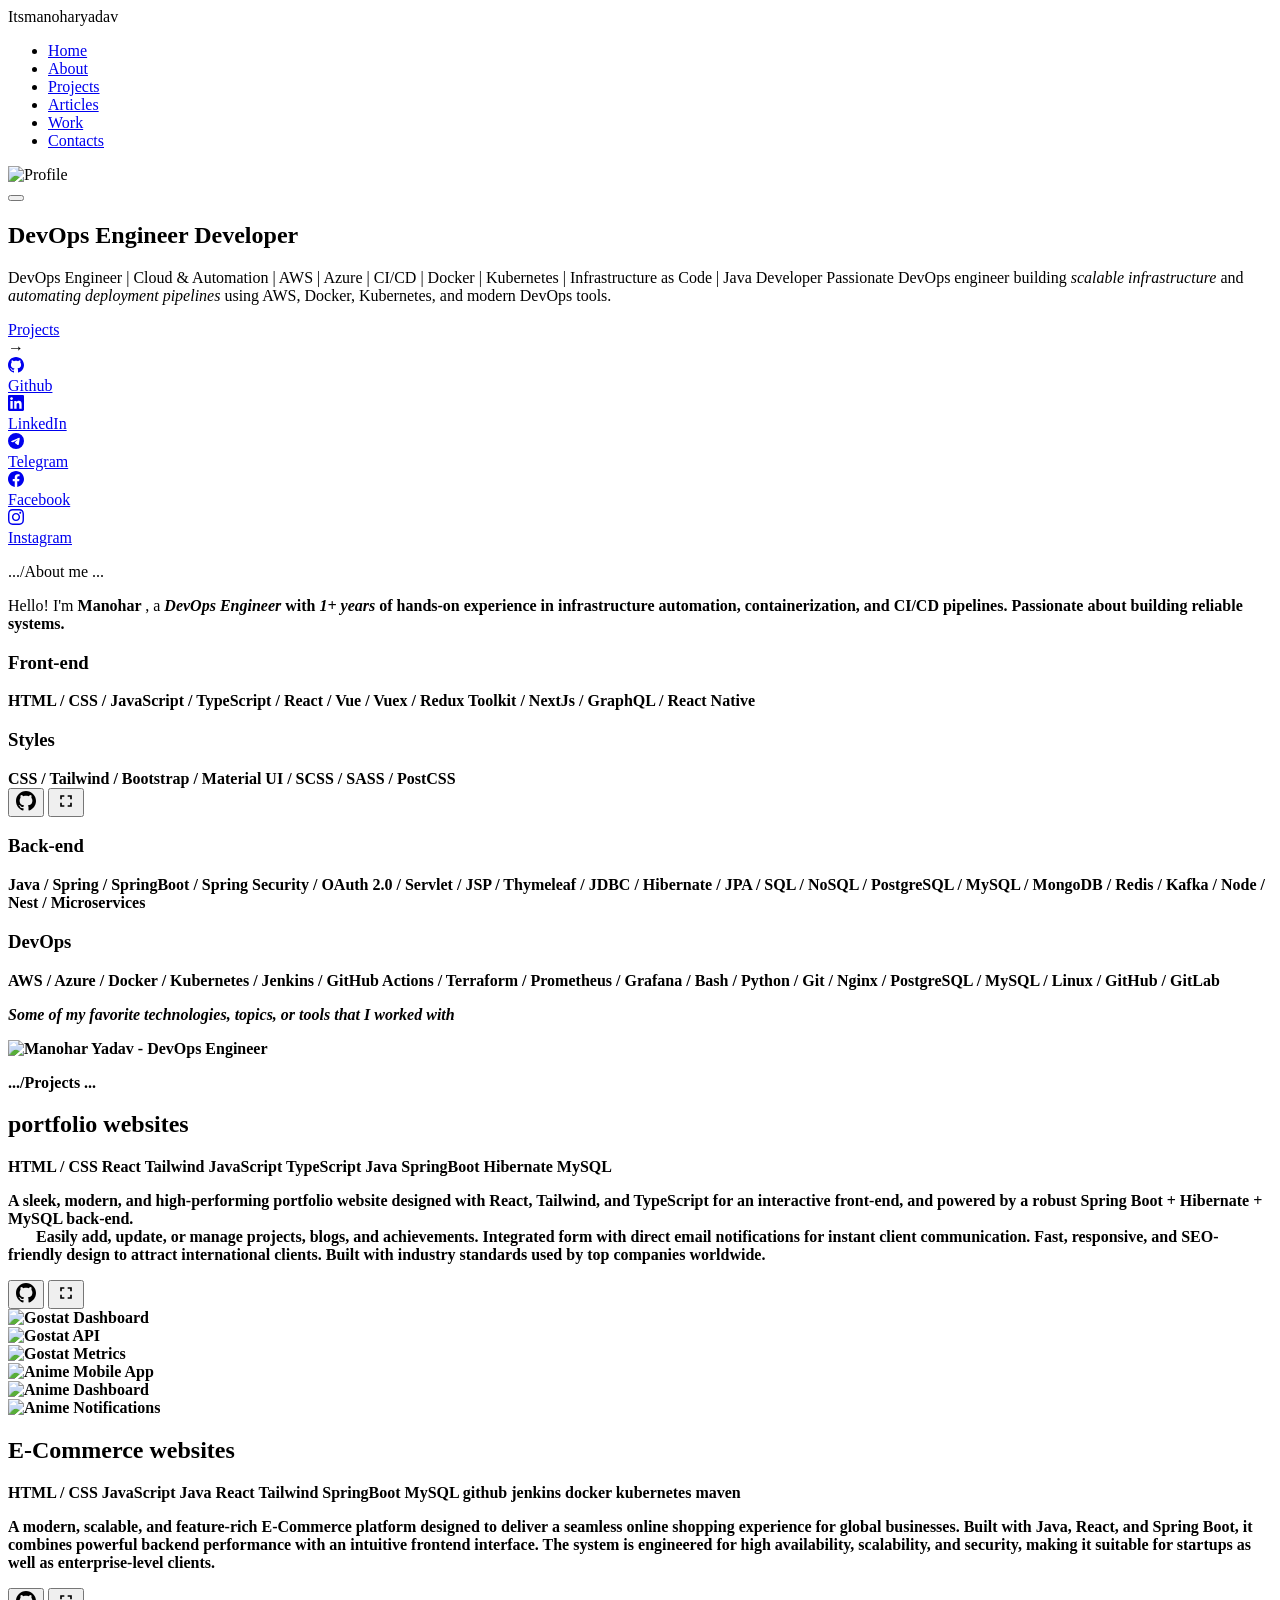
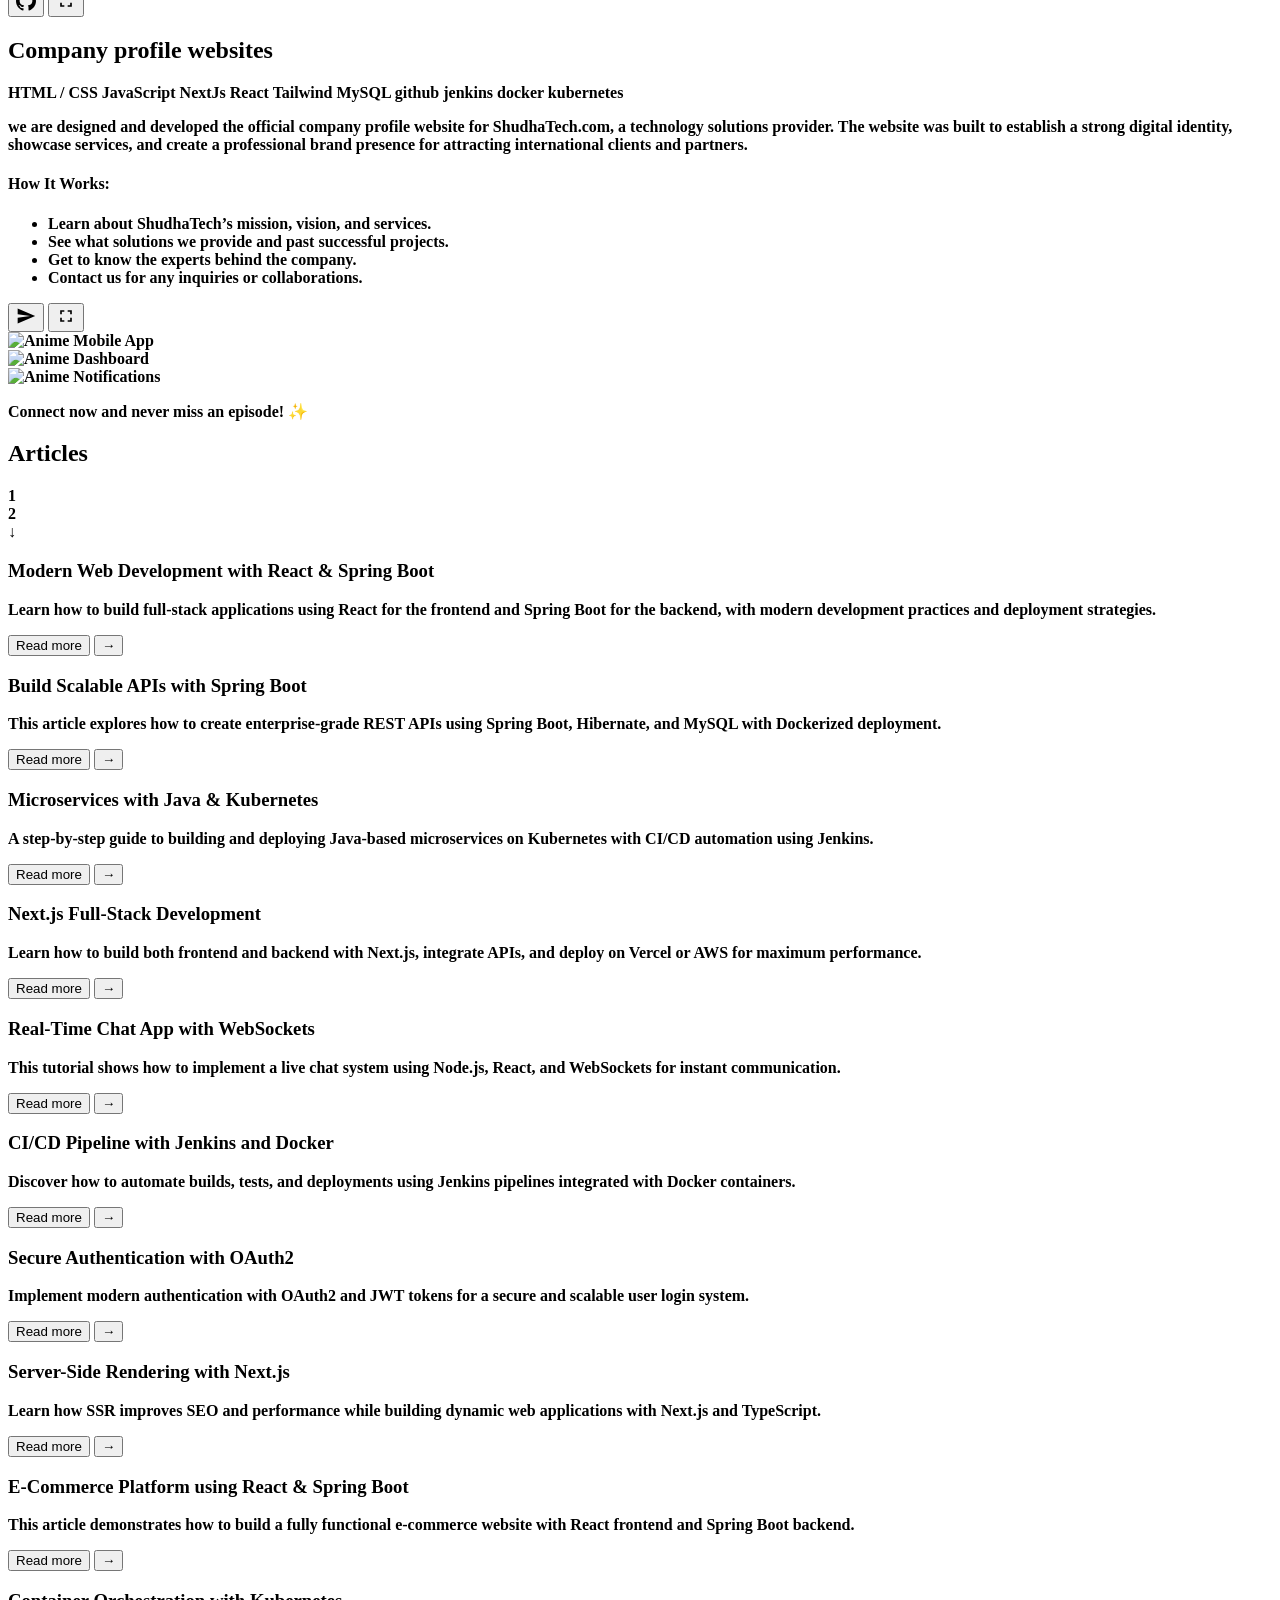
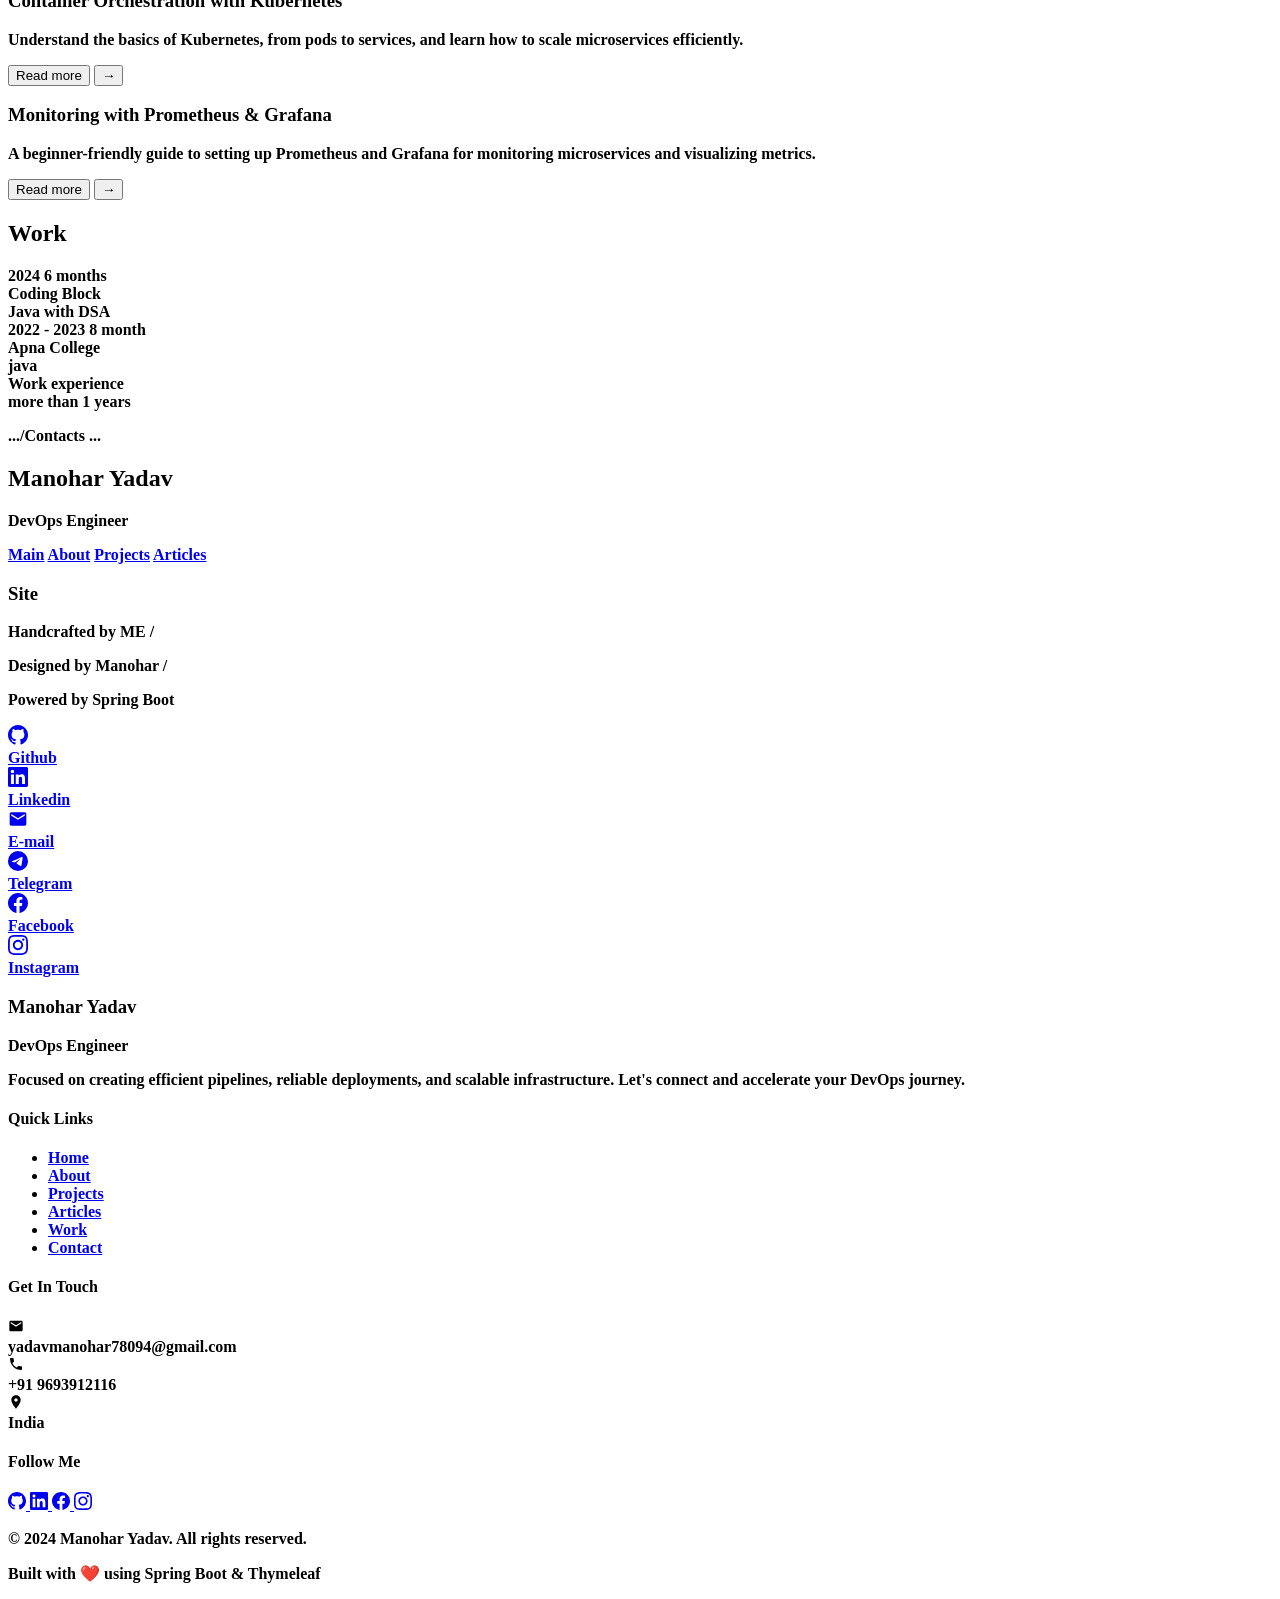
==== src/main/resources/templates/index.html @ e8ed7544 "Update personal branding in index.html" ====
<!DOCTYPE html>
<html xmlns:th="http://www.thymeleaf.org" lang="en">
<head>
    <meta charset="UTF-8">
    <meta name="viewport" content="width=device-width, initial-scale=1.0, viewport-fit=cover, user-scalable=no">
    <title>Itsmanoharyadav - DevOps Engineer</title>
    <link rel="stylesheet" href="/css/style.css">
</head>
<body>
    <!-- Header -->
    <header>
        <nav class="container" id="nav">
            <div class="logo"> Itsmanoharyadav </div>
            <ul class="nav-links" id="navLinks">
                <li><a href="#home" >Home</a></li>
                <li><a href="#about">About</a></li>
                <li><a href="#projects">Projects</a></li>
                <li><a href="#articles">Articles</a></li>
                <li><a href="#work">Work</a></li>
                <li><a href="#contacts">Contacts</a></li>
            </ul>
            <div class="nav-controls">
                <div class="profile-image">
                    <img src="/images/profile.jpg" alt="Profile" class="profile-img">
                </div>
                <button class="mobile-menu-btn" id="mobileMenuBtn">
                    <span class="hamburger-line"></span>
                    <span class="hamburger-line"></span>
                    <span class="hamburger-line"></span>
                </button>
            </div>
        </nav>
    </header>

    <!-- Main Content -->
    <main>
        <!-- Hero Section - Exact Match to Image -->
        <section class="hero" id="home">
            <div class="container">
                <div class="hero-wrapper">
                    <div class="hero-left">
                        <h1 class="hero-title">
                            <span class="title-line-1">DevOps Engineer</span>
                            <span class="title-line-2"> Developer</span>
                        </h1>
                        <p class="hero-description">
                            DevOps Engineer | Cloud & Automation | AWS | Azure |
                            CI/CD | Docker | Kubernetes | Infrastructure as Code |
                            Java Developer Passionate DevOps engineer building
                            <em>scalable infrastructure </em> and <em> automating deployment
                            pipelines </em> using AWS, Docker, Kubernetes, and modern
                            DevOps tools.
                        
                        </p>
                        <div class="hero-actions">
                            <div class="button-container">
                                <a href="#projects" class="projects-btn">
                                    <span>Projects</span>
                                </a>
                            <div class="arrow-button">
                                <span class="arrow">→</span>
                                </div>
                            </div>
                        </div>
                    </div>
                    <div class="hero-right">
                        <div class="social-container">
                            <a href="https://github.com/itsmanoharyadav96" class="social-item">
                                <div class="social-icon github">
                                    <svg width="16" height="16" viewBox="0 0 24 24" fill="currentColor">
                                        <path d="M12 0c-6.626 0-12 5.373-12 12 0 5.302 3.438 9.8 8.207 11.387.599.111.793-.261.793-.577v-2.234c-3.338.726-4.033-1.416-4.033-1.416-.546-1.387-1.333-1.756-1.333-1.756-1.089-.745.083-.729.083-.729 1.205.084 1.839 1.237 1.839 1.237 1.07 1.834 2.807 1.304 3.492.997.107-.775.418-1.305.762-1.604-2.665-.305-5.467-1.334-5.467-5.931 0-1.311.469-2.381 1.236-3.221-.124-.303-.535-1.524.117-3.176 0 0 1.008-.322 3.301 1.23.957-.266 1.983-.399 3.003-.404 1.02.005 2.047.138 3.006.404 2.291-1.552 3.297-1.23 3.297-1.23.653 1.653.242 2.874.118 3.176.77.84 1.235 1.911 1.235 3.221 0 4.609-2.807 5.624-5.479 5.921.43.372.823 1.102.823 2.222v3.293c0 .319.192.694.801.576 4.765-1.589 8.199-6.086 8.199-11.386 0-6.627-5.373-12-12-12z"/>
                                    </svg>
                                </div>
                                <span>Github</span>
                            </a>
                            <a href="https://www.linkedin.com/in/itsmanoharyadav96/" class="social-item">
                                <div class="social-icon linkedin">
                                    <svg width="16" height="16" viewBox="0 0 24 24" fill="currentColor">
                                        <path d="M20.447 20.452h-3.554v-5.569c0-1.328-.027-3.037-1.852-3.037-1.853 0-2.136 1.445-2.136 2.939v5.667H9.351V9h3.414v1.561h.046c.477-.9 1.637-1.85 3.37-1.85 3.601 0 4.267 2.37 4.267 5.455v6.286zM5.337 7.433c-1.144 0-2.063-.926-2.063-2.065 0-1.138.92-2.063 2.063-2.063 1.14 0 2.064.925 2.064 2.063 0 1.139-.925 2.065-2.064 2.065zm1.782 13.019H3.555V9h3.564v11.452zM22.225 0H1.771C.792 0 0 .774 0 1.729v20.542C0 23.227.792 24 1.771 24h20.451C23.2 24 24 23.227 24 22.271V1.729C24 .774 23.2 0 22.222 0h.003z"/>
                                    </svg>
                                </div>
                                <span>LinkedIn</span>
                            </a>
                            <a href="#" class="social-item">
                                <div class="social-icon telegram">
                                    <svg width="16" height="16" viewBox="0 0 24 24" fill="currentColor">
                                        <path d="M11.944 0A12 12 0 0 0 0 12a12 12 0 0 0 12 12 12 12 0 0 0 12-12A12 12 0 0 0 12 0a12 12 0 0 0-.056 0zm4.962 7.224c.1-.002.321.023.465.14a.506.506 0 0 1 .171.325c.016.093.036.306.02.472-.18 1.898-.962 6.502-1.36 8.627-.168.9-.499 1.201-.82 1.23-.696.065-1.225-.46-1.9-.902-1.056-.693-1.653-1.124-2.678-1.8-1.185-.78-.417-1.21.258-1.91.177-.184 3.247-2.977 3.307-3.23.007-.032.014-.15-.056-.212s-.174-.041-.249-.024c-.106.024-1.793 1.14-5.061 3.345-.48.33-.913.49-1.302.48-.428-.008-1.252-.241-1.865-.44-.752-.245-1.349-.374-1.297-.789.027-.216.325-.437.893-.663 3.498-1.524 5.83-2.529 6.998-3.014 3.332-1.386 4.025-1.627 4.476-1.635z"/>
                                    </svg>
                                </div>
                                <span>Telegram</span>
                            </a>
                            <a href="https://www.facebook.com/manoharyadav.info/" class="social-item">
                                <div class="social-icon facebook">
                                    <svg width="16" height="16" viewBox="0 0 24 24" fill="currentColor">
                                        <path d="M24 12.073c0-6.627-5.373-12-12-12s-12 5.373-12 12c0 5.99 4.388 10.954 10.125 11.854v-8.385H7.078v-3.47h3.047V9.43c0-3.007 1.792-4.669 4.533-4.669 1.312 0 2.686.235 2.686.235v2.953H15.83c-1.491 0-1.956.925-1.956 1.874v2.25h3.328l-.532 3.47h-2.796v8.385C19.612 23.027 24 18.062 24 12.073z"/>
                                    </svg>
                                </div>
                                <span>Facebook</span>
                            </a>
                            <a href="https://www.instagram.com/itsmanoharyadav_/" class="social-item">
                                <div class="social-icon instagram">
                                    <svg width="16" height="16" viewBox="0 0 24 24" fill="currentColor">
                                        <path d="M12 2.163c3.204 0 3.584.012 4.85.07 3.252.148 4.771 1.691 4.919 4.919.058 1.265.069 1.645.069 4.849 0 3.205-.012 3.584-.069 4.849-.149 3.225-1.664 4.771-4.919 4.919-1.266.058-1.644.07-4.85.07-3.204 0-3.584-.012-4.849-.07-3.26-.149-4.771-1.699-4.919-4.92-.058-1.265-.07-1.644-.07-4.849 0-3.204.013-3.583.07-4.849.149-3.227 1.664-4.771 4.919-4.919 1.266-.057 1.645-.069 4.849-.069zm0-2.163c-3.259 0-3.667.014-4.947.072-4.358.2-6.78 2.618-6.98 6.98-.059 1.281-.073 1.689-.073 4.948 0 3.259.014 3.668.072 4.948.2 4.358 2.618 6.78 6.98 6.98 1.281.058 1.689.072 4.948.072 3.259 0 3.668-.014 4.948-.072 4.354-.2 6.782-2.618 6.979-6.98.059-1.28.073-1.689.073-4.948 0-3.259-.014-3.667-.072-4.947-.196-4.354-2.617-6.78-6.979-6.98-1.281-.059-1.69-.073-4.949-.073zm0 5.838c-3.403 0-6.162 2.759-6.162 6.162s2.759 6.163 6.162 6.163 6.162-2.759 6.162-6.163c0-3.403-2.759-6.162-6.162-6.162zm0 10.162c-2.209 0-4-1.79-4-4 0-2.209 1.791-4 4-4s4 1.791 4 4c0 2.21-1.791 4-4 4zm6.406-11.845c-.796 0-1.441.645-1.441 1.44s.645 1.44 1.441 1.44c.795 0 1.439-.645 1.439-1.44s-.644-1.44-1.439-1.44z"/>
                                    </svg>
                                </div>
                                <span>Instagram</span>
                            </a>
                        </div>
                    </div>
                </div>
            </div>
        </section>

        <!-- About Me Section -->
        <section id="about" class="about-section">
            <div class="container">
                <div class="about-header">
                    <p>.../About me ...</p>
                </div>
                
                <div class="about-content">
                    <div class="about-left">
                        <div class="about-intro">
                            <p>
                                Hello! I'm <strong> Manohar </strong>, a <strong><em> DevOps Engineer </strong></em> <strong>with <strong><em> 1+ years </em></strong> of hands-on experience in infrastructure automation, containerization, and CI/CD pipelines. Passionate about building reliable systems.
                            </p>
                        </div>
                        
                        <div class="skills-grid">
                            <div class="skill-card">
                                <h3 class="skill-title">Front-end</h3>
                                <div class="skill-techs">
                                    HTML / CSS / JavaScript / TypeScript / React / Vue / Vuex / Redux Toolkit / NextJs / GraphQL / React Native 
                                </div>
                            </div>
                            
                            <div class="skill-card">
                                <h3 class="skill-title">Styles</h3>
                                <div class="skill-techs">
                                    CSS / Tailwind / Bootstrap / Material UI / SCSS / SASS / PostCSS
                                </div>
                            </div>
                            
                            <div class="about-actions">
                                <button class="action-btn github-btn">
                                    <svg width="20" height="20" viewBox="0 0 24 24" fill="currentColor">
                                        <path d="M12 0c-6.626 0-12 5.373-12 12 0 5.302 3.438 9.8 8.207 11.387.599.111.793-.261.793-.577v-2.234c-3.338.726-4.033-1.416-4.033-1.416-.546-1.387-1.333-1.756-1.333-1.756-1.089-.745.083-.729.083-.729 1.205.084 1.839 1.237 1.839 1.237 1.07 1.834 2.807 1.304 3.492.997.107-.775.418-1.305.762-1.604-2.665-.305-5.467-1.334-5.467-5.931 0-1.311.469-2.381 1.236-3.221-.124-.303-.535-1.524.117-3.176 0 0 1.008-.322 3.301 1.23.957-.266 1.983-.399 3.003-.404 1.02.005 2.047.138 3.006.404 2.291-1.552 3.297-1.23 3.297-1.23.653 1.653.242 2.874.118 3.176.77.84 1.235 1.911 1.235 3.221 0 4.609-2.807 5.624-5.479 5.921.43.372.823 1.102.823 2.222v3.293c0 .319.192.694.801.576 4.765-1.589 8.199-6.086 8.199-11.386 0-6.627-5.373-12-12-12z"/>
                                    </svg>
                                </button>
                                <button class="action-btn external-btn" id="heroExternalBtn">
                                    <svg width="20" height="20" viewBox="0 0 24 24" fill="currentColor">
                                        <path d="M7 14H5v5h5v-2H7v-3zm-2-4h2V7h3V5H5v5zm12 7h-3v2h5v-5h-2v3zM14 5v2h3v3h2V5h-5z"/>
                                    </svg>
                                </button>
                            </div>
                            
                            <div class="skill-card">
                                <h3 class="skill-title">Back-end</h3>
                                <div class="skill-techs">
                                    Java / Spring / SpringBoot / Spring Security / OAuth 2.0  / Servlet / JSP / Thymeleaf / JDBC / Hibernate / JPA / SQL / NoSQL / PostgreSQL / MySQL / MongoDB / Redis / Kafka / Node / Nest / Microservices
                                </div>
                            </div>
                            
                            <div class="skill-card">
                                <h3 class="skill-title">DevOps</h3>
                                <div class="skill-techs">
                                    AWS / Azure / Docker / Kubernetes / Jenkins / GitHub Actions / Terraform / Prometheus / Grafana / Bash / Python / Git / Nginx / PostgreSQL / MySQL / Linux / GitHub / GitLab
                                </div>
                            </div>
                        </div>
                        
                        <div class="about-note">
                            <p><em>Some of my <strong>favorite technologies, topics, or tools</strong> that I worked with</em></p>
                        </div>
                    </div>
                    
                    <div class="about-right">
                        <div class="profile-picture">
                            <!-- <img src="/images/profile_.jpg" alt="Manohar Yadav - DevOps Engineer" /> -->
                             <img src="/images/Profile_Pic2.png" alt="Manohar Yadav - DevOps Engineer" />
                            <!-- <div class="badge-base LI-profile-badge" data-locale="en_US" data-size="large" data-theme="dark" data-type="HORIZONTAL" data-vanity="itsmanoharyadav96" data-version="v1"><a class="badge-base__link LI-simple-link" href="https://in.linkedin.com/in/itsmanoharyadav96?trk=profile-badge">Manohar Yadav</a></div> -->
              
                        </div>
                    </div>
                </div>
            </div>
        </section>

        <!-- Projects Section -->
        <section id="projects" class="projects-section">
            <div class="container">
                <div class="projects-header">
                    <p>.../Projects ...</p>
                </div>
                
                <div class="projects-container">
                    <!-- Project 1: Gostat -->
                    <div class="project-item">
                        <div class="project-content">
                            <div class="project-info">
                                <h2 class="project-title">portfolio websites</h2>
                                <div class="tech-tags">
                                    <span class="tech-tag">HTML / CSS</span>
                                    <span class="tech-tag">React</span>
                                    <span class="tech-tag">Tailwind</span>
                                    <span class="tech-tag">JavaScript</span>
                                    <span class="tech-tag">TypeScript</span>
                                    <span class="tech-tag">Java</span>
                                    <span class="tech-tag">SpringBoot</span>
                                    <span class="tech-tag">Hibernate</span>
                                    <span class="tech-tag">MySQL</span>
                                </div>
                                <p class="project-description">
                                    A sleek, modern, and high-performing portfolio website designed with React, Tailwind, and TypeScript for an interactive front-end, and powered by a robust Spring Boot + Hibernate + MySQL back-end. <br> &nbsp;&nbsp;&nbsp;&nbsp;&nbsp;&nbsp;
                                    Easily add, update, or manage projects, blogs, and achievements. Integrated form with direct email notifications for instant client communication. Fast, responsive, and SEO-friendly design to attract international clients. Built with industry standards used by top companies worldwide.                    </p>
                                <div class="project-actions">
                                    
                                    <button class="action-btn github-btn">
                                        <svg width="20" height="20" viewBox="0 0 24 24" fill="currentColor">
                                            <path d="M12 0c-6.626 0-12 5.373-12 12 0 5.302 3.438 9.8 8.207 11.387.599.111.793-.261.793-.577v-2.234c-3.338.726-4.033-1.416-4.033-1.416-.546-1.387-1.333-1.756-1.333-1.756-1.089-.745.083-.729.083-.729 1.205.084 1.839 1.237 1.839 1.237 1.07 1.834 2.807 1.304 3.492.997.107-.775.418-1.305.762-1.604-2.665-.305-5.467-1.334-5.467-5.931 0-1.311.469-2.381 1.236-3.221-.124-.303-.535-1.524.117-3.176 0 0 1.008-.322 3.301 1.23.957-.266 1.983-.399 3.003-.404 1.02.005 2.047.138 3.006.404 2.291-1.552 3.297-1.23 3.297-1.23.653 1.653.242 2.874.118 3.176.77.84 1.235 1.911 1.235 3.221 0 4.609-2.807 5.624-5.479 5.921.43.372.823 1.102.823 2.222v3.293c0 .319.192.694.801.576 4.765-1.589 8.199-6.086 8.199-11.386 0-6.627-5.373-12-12-12z"/>
                                        </svg>
                                    </button>

                                    <button class="action-btn external-btn" id="gostatDetailsBtn">
                                        <svg width="20" height="20" viewBox="0 0 24 24" fill="currentColor">
                                            <path d="M7 14H5v5h5v-2H7v-3zm-2-4h2V7h3V5H5v5zm12 7h-3v2h5v-5h-2v3zM14 5v2h3v3h2V5h-5z"/>
                                        </svg>
                                    </button>
                                </div>
                            </div>
                            <div class="project-visual">
                                <div class="modern-showcase">
                                    <div class="image-container large-container">
                                        <img src="/images/1st.jpg" alt="Gostat Dashboard" class="modern-image">
                                            </div>
                                    <div class="image-container medium-container">
                                        <img src="/images/2nd.jpg" alt="Gostat API" class="modern-image">
                                        </div>
                                    <div class="image-container small-container">
                                        <img src="/images/3rd.jpg" alt="Gostat Metrics" class="modern-image">
                                    </div>
                                </div>
                            </div>
                        </div>
                    </div>

                    <!-- Project 2: Kana Master -->
                    <div class="project-item">
                        <div class="project-content">
                            <div class="project-visual">
                                <div class="modern-showcase">
                                    <div class="image-container small-container">
                                        <img src="/images/4th.jpg" alt="Anime Mobile App" class="modern-image">
                                    </div>
                                    <div class="image-container large-container">
                                        <img src="/images/5th.jpg" alt="Anime Dashboard" class="modern-image">
                                    </div>
                                    <div class="image-container medium-container">
                                        <img src="/images/6th.jpg" alt="Anime Notifications" class="modern-image">
                                    </div>
                                </div>
                            </div>
                            <div class="project-info">
                                <h2 class="project-title">E-Commerce websites </h2>
                                <div class="tech-tags">
                                    <span class="tech-tag">HTML / CSS</span>
                                    <span class="tech-tag">JavaScript</span>
                                    <span class="tech-tag">Java</span>
                                    <span class="tech-tag">React</span>
                                    <span class="tech-tag">Tailwind</span>
                                    <span class="tech-tag">SpringBoot</span>
                                    <span class="tech-tag">MySQL</span>
                                    <span class="tech-tag">github</span> 
                                    
                                    <span class="tech-tag">jenkins</span>
                                    <span class="tech-tag">docker</span>
                                    <span class="tech-tag">kubernetes</span>
                                    <span class="tech-tag">maven</span>
                                    
                                    
                                </div>
                                <p class="project-description">
                                    A modern, scalable, and feature-rich E-Commerce platform designed to deliver a seamless online shopping experience for global businesses. Built with Java, React, and Spring Boot, it combines powerful backend performance with an intuitive frontend interface. The system is engineered for high availability, scalability, and security, making it suitable for startups as well as enterprise-level clients.
                                </p>
                                <div class="project-actions">
                                    <button class="action-btn github-btn">
                                        <svg width="20" height="20" viewBox="0 0 24 24" fill="currentColor">
                                            <path d="M12 0c-6.626 0-12 5.373-12 12 0 5.302 3.438 9.8 8.207 11.387.599.111.793-.261.793-.577v-2.234c-3.338.726-4.033-1.416-4.033-1.416-.546-1.387-1.333-1.756-1.333-1.756-1.089-.745.083-.729.083-.729 1.205.084 1.839 1.237 1.839 1.237 1.07 1.834 2.807 1.304 3.492.997.107-.775.418-1.305.762-1.604-2.665-.305-5.467-1.334-5.467-5.931 0-1.311.469-2.381 1.236-3.221-.124-.303-.535-1.524.117-3.176 0 0 1.008-.322 3.301 1.23.957-.266 1.983-.399 3.003-.404 1.02.005 2.047.138 3.006.404 2.291-1.552 3.297-1.23 3.297-1.23.653 1.653.242 2.874.118 3.176.77.84 1.235 1.911 1.235 3.221 0 4.609-2.807 5.624-5.479 5.921.43.372.823 1.102.823 2.222v3.293c0 .319.192.694.801.576 4.765-1.589 8.199-6.086 8.199-11.386 0-6.627-5.373-12-12-12z"/>
                                        </svg>
                                    </button>
                                    <button class="action-btn external-btn" id="kanaMasterDetailsBtn">
                                        <svg width="20" height="20" viewBox="0 0 24 24" fill="currentColor">
                                            <path d="M7 14H5v5h5v-2H7v-3zm-2-4h2V7h3V5H5v5zm12 7h-3v2h5v-5h-2v3zM14 5v2h3v3h2V5h-5z"/>
                                        </svg>
                                    </button>
                                </div>
                            </div>
                        </div>
                    </div>

                    <!-- Project 3: Anime Sentry -->
                    <div class="project-item">
                        <div class="project-content">
                            <div class="project-info">
                                <h2 class="project-title">Company profile websites</h2>
                                <div class="tech-tags">
                                    <span class="tech-tag">HTML / CSS</span>
                                    <span class="tech-tag">JavaScript</span>
                                    <span class="tech-tag">NextJs</span>
                                    <span class="tech-tag">React</span>
                                    <span class="tech-tag">Tailwind</span>
                                    <span class="tech-tag">MySQL</span>
                                    <span class="tech-tag">github</span>
                                    <span class="tech-tag">jenkins</span>
                                    <span class="tech-tag">docker</span>
                                    <span class="tech-tag">kubernetes</span>
                                 
                                    
                                </div>
                                <p class="project-description">
                                    we are  designed and developed the official company profile website for ShudhaTech.com, a technology solutions provider. The website was built to establish a strong digital identity, showcase services, and create a professional brand presence for attracting international clients and partners.                                <div class="how-it-works">
                                    <h4>How It Works:</h4>
                                    <ul>
                                        <li>Learn about ShudhaTech’s mission, vision, and services.</li>
                                        <li>See what solutions we provide and past successful projects.</li>
                                        <li> Get to know the experts behind the company.</li>
                                        <li>Contact us for any inquiries or collaborations.</li>
                                    </ul>
                                </div>
                                
                                <div class="project-actions">
                                    <button class="action-btn send-btn">
                                        <svg width="20" height="20" viewBox="0 0 24 24" fill="currentColor">
                                            <path d="M2.01 21L23 12 2.01 3 2 10l15 2-15 2z"/>
                                        </svg>
                                    </button>
                                    <button class="action-btn external-btn" id="animeSentryDetailsBtn">
                                        <svg width="20" height="20" viewBox="0 0 24 24" fill="currentColor">
                                            <path d="M7 14H5v5h5v-2H7v-3zm-2-4h2V7h3V5H5v5zm12 7h-3v2h5v-5h-2v3zM14 5v2h3v3h2V5h-5z"/>
                                        </svg>
                                    </button>
                                </div>
                            </div>
                            <div class="project-visual">
                                <div class="modern-showcase">
                                    <div class="image-container small-container">
                                        <img src="/images/s1.png" alt="Anime Mobile App" class="modern-image">
                                        </div>
                                    <div class="image-container large-container">
                                        <img src="/images/s2.png" alt="Anime Dashboard" class="modern-image">
                                    </div>
                                    <div class="image-container medium-container">
                                        <img src="/images/s3.png" alt="Anime Notifications" class="modern-image">
                                        </div>
                                    </div>
                                        </div>

                            <p class="cta">Connect now and never miss an episode! ✨</p>
                        </div>
                    </div>
                </div>
            </div>
        </section>

        <!-- Articles Section -->
        <section id="articles" class="articles-section">
            <div class="container">
                <div class="articles-header">
                    <h2>Articles</h2>
                </div>
                
                <div class="articles-container">
                    <!-- Left Side Pagination -->
                    <div class="articles-pagination-left">
                        <div class="pagination-dot active" data-page="1">1</div>
                        <div class="pagination-dot" data-page="2">2</div>
                        <div class="pagination-arrow">↓</div>
                    </div>
                    
                    <!-- Articles Grid -->
                    <div class="articles-grid">
                        <!-- Article Card 1 -->
                        <div class="article-card">
                            <div class="article-content">
                                <h3>Modern Web Development with React & Spring Boot</h3>
                                <p>Learn how to build full-stack applications using React for the frontend and Spring Boot for the backend, with modern development practices and deployment strategies.</p>
                                <div class="article-actions">
                                    <button class="read-more-btn" id="article1ReadMoreBtn">Read more</button>
                                    <button class="arrow-btn" id="article1ArrowBtn">
                                        <span class="arrow">→</span>
                                    </button>
                                </div>
                            </div>
                        </div>

                        <!-- Article Card 2 -->
                        <div class="article-card">
                            <div class="article-content">
                                <h3>Build Scalable APIs with Spring Boot</h3>
<p>This article explores how to create enterprise-grade REST APIs using Spring Boot, Hibernate, and MySQL with Dockerized deployment.</p>

                                <div class="article-actions">
                                    <button class="read-more-btn" id="article2ReadMoreBtn">Read more</button>
                                    <button class="arrow-btn" id="article2ArrowBtn">
                                        <span class="arrow">→</span>
                                    </button>
                                </div>
                            </div>
                        </div>

                        <!-- Article Card 3 -->
                        <div class="article-card">
                            <div class="article-content">
                                <h3>Microservices with Java & Kubernetes</h3>
<p>A step-by-step guide to building and deploying Java-based microservices on Kubernetes with CI/CD automation using Jenkins.</p>
                                <div class="article-actions">
                                    <button class="read-more-btn" id="article3ReadMoreBtn">Read more</button>
                                    <button class="arrow-btn" id="article3ArrowBtn">
                                        <span class="arrow">→</span>
                                    </button>
                                </div>
                            </div>
                        </div>
                        <!-- Article Card 4 -->
                        <div class="article-card">
                            <div class="article-content">
                                <h3>Next.js Full-Stack Development</h3>
<p>Learn how to build both frontend and backend with Next.js, integrate APIs, and deploy on Vercel or AWS for maximum performance.</p>
                                <div class="article-actions">
                                    <button class="read-more-btn" id="article4ReadMoreBtn">Read more</button>
                                    <button class="arrow-btn" id="article4ArrowBtn">
                                        <span class="arrow">→</span>
                                    </button>
                                </div>
                            </div>
                        </div>
                        <div class="article-card">
                            <div class="article-content">
                                <h3>Real-Time Chat App with WebSockets</h3>
<p>This tutorial shows how to implement a live chat system using Node.js, React, and WebSockets for instant communication.</p>
                                <div class="article-actions">
                                    <button class="read-more-btn" id="article5ReadMoreBtn">Read more</button>
                                    <button class="arrow-btn" id="article5ArrowBtn">
                                        <span class="arrow">→</span>
                                    </button>
                                </div>
                            </div>
                        </div>
                        <div class="article-card">
                            <div class="article-content">
                                <h3>CI/CD Pipeline with Jenkins and Docker</h3>
<p>Discover how to automate builds, tests, and deployments using Jenkins pipelines integrated with Docker containers.</p>
                                <div class="article-actions">
                                    <button class="read-more-btn" id="article6ReadMoreBtn">Read more</button>
                                    <button class="arrow-btn" id="article6ArrowBtn">
                                        <span class="arrow">→</span>
                                    </button>
                                </div>
                            </div>
                        </div>
                        <div class="article-card">
                            <div class="article-content">
                                <h3>Secure Authentication with OAuth2</h3>
<p>Implement modern authentication with OAuth2 and JWT tokens for a secure and scalable user login system.</p>
                                <div class="article-actions">
                                    <button class="read-more-btn" id="article7ReadMoreBtn">Read more</button>
                                    <button class="arrow-btn" id="article7ArrowBtn">
                                        <span class="arrow">→</span>
                                    </button>
                                </div>
                            </div>
                        </div>

                        <div class="article-card">
                            <div class="article-content">
                                <h3>Server-Side Rendering with Next.js</h3>
<p>Learn how SSR improves SEO and performance while building dynamic web applications with Next.js and TypeScript.</p>
                                <div class="article-actions">
                                    <button class="read-more-btn" id="article8ReadMoreBtn">Read more</button>
                                    <button class="arrow-btn" id="article8ArrowBtn">
                                        <span class="arrow">→</span>
                                    </button>
                                </div>
                            </div>
                        </div>
                        <div class="article-card">
                            <div class="article-content">
                                <h3>E-Commerce Platform using React & Spring Boot</h3>
<p>This article demonstrates how to build a fully functional e-commerce website with React frontend and Spring Boot backend.</p>
                                <div class="article-actions">
                                    <button class="read-more-btn" id="article9ReadMoreBtn">Read more</button>
                                    <button class="arrow-btn" id="article9ArrowBtn">
                                        <span class="arrow">→</span>
                                    </button>
                                </div>
                            </div>
                        </div>
                        <div class="article-card">
                            <div class="article-content">
                                <h3>Container Orchestration with Kubernetes</h3>
<p>Understand the basics of Kubernetes, from pods to services, and learn how to scale microservices efficiently.</p>
                                <div class="article-actions">
                                    <button class="read-more-btn" id="article10ReadMoreBtn">Read more</button>
                                    <button class="arrow-btn" id="article10ArrowBtn">
                                        <span class="arrow">→</span>
                                    </button>
                                </div>
                            </div>
                        </div>
                        <div class="article-card">
                            <div class="article-content">
                                <h3>Monitoring with Prometheus & Grafana</h3>
<p>A beginner-friendly guide to setting up Prometheus and Grafana for monitoring microservices and visualizing metrics.</p>
                                <div class="article-actions">
                                    <button class="read-more-btn" id="article11ReadMoreBtn">Read more</button>
                                    <button class="arrow-btn" id="article11ArrowBtn">
                                        <span class="arrow">→</span>
                                    </button>
                                </div>
                            </div>
                        </div>
                    </div>
                </div>
            </div>
        </section>

        <!-- Work Section -->
        <section id="work" class="work-section">
            <div class="container">
                <div class="work-header">
                    <h2>Work</h2>
                </div>
                
                <div class="work-container">
                    <div class="work-experience">
                        <!-- Work Entry 1 -->
                        <div class="work-entry">
                            <div class="work-years">
                                <span class="year-range">2024 </span>
                                <span class="duration"> 6 months</span>
                            </div>
                            <div class="work-details">
                                <div class="company">Coding Block</div>
                                <div class="role"> Java with DSA</div>
                            </div>
                        </div>

                        <!-- Work Entry 2 (Active/Highlighted) -->
                        <div class="work-entry active">
                            <div class="work-indicator"></div>
                            <div class="work-years">
                                <span class="year-range">2022 - 2023</span>
                                <span class="duration">8 month</span>
                            </div>
                            <div class="work-details">
                                <div class="company">Apna College </div>
                                <div class="role">java </div>
                            </div>
                        </div>

                    
                    </div>
                    
                    <div class="work-summary">
                        <div class="summary-label">Work experience</div>
                        <div class="summary-total">more than 1 years</div>
                    </div>
                </div>
            </div>
        </section>

        <!-- Contacts Section -->
        <section id="contacts" class="contacts-section">
            <div class="container">
                <div class="contacts-header">
                    <p>.../Contacts ...</p>
                </div>
                
                <div class="contacts-content">
                    <div class="contacts-left">
                        <div class="name-section">
                            <h1 class="contact-name">
                                <span class="name-line-1">Manohar Yadav</span>
                                <!-- <span class="name-line-2">Yadav</span> -->
                            </h1>
                            <p class="contact-title">DevOps Engineer</p>
                        </div>
                    </div>
                    
                    <div class="contacts-right">
                        <div class="navigation-links">
                            <a href="#home" class="nav-link">Main</a>
                            <a href="#about" class="nav-link">About</a>
                            <a href="#projects" class="nav-link">Projects</a>
                            <a href="#articles" class="nav-link">Articles</a>
                        </div>
                        
                        <div class="site-details">
                            <h3>Site</h3>
                            <p>Handcrafted by ME /</p>
                            <p>Designed by Manohar /</p>
                            <p>Powered by Spring Boot</p>
                        </div>
                        
                        <div class="social-buttons">
                            <a href="https://github.com/Manoharyadav7080" class="social-button">
                                <div class="social-icon">
                                    <svg width="20" height="20" viewBox="0 0 24 24" fill="currentColor">
                                        <path d="M12 0c-6.626 0-12 5.373-12 12 0 5.302 3.438 9.8 8.207 11.387.599.111.793-.261.793-.577v-2.234c-3.338.726-4.033-1.416-4.033-1.416-.546-1.387-1.333-1.756-1.333-1.756-1.089-.745.083-.729.083-.729 1.205.084 1.839 1.237 1.839 1.237 1.07 1.834 2.807 1.304 3.492.997.107-.775.418-1.305.762-1.604-2.665-.305-5.467-1.334-5.467-5.931 0-1.311.469-2.381 1.236-3.221-.124-.303-.535-1.524.117-3.176 0 0 1.008-.322 3.301 1.23.957-.266 1.983-.399 3.003-.404 1.02.005 2.047.138 3.006.404 2.291-1.552 3.297-1.23 3.297-1.23.653 1.653.242 2.874.118 3.176.77.84 1.235 1.911 1.235 3.221 0 4.609-2.807 5.624-5.479 5.921.43.372.823 1.102.823 2.222v3.293c0 .319.192.694.801.576 4.765-1.589 8.199-6.086 8.199-11.386 0-6.627-5.373-12-12-12z"/>
                                    </svg>
                                </div>
                                <span>Github</span>
                            </a>
                            
                            <a href="https://www.linkedin.com/in/manohaharyadav/" class="social-button">
                                <div class="social-icon">
                                    <svg width="20" height="20" viewBox="0 0 24 24" fill="currentColor">
                                        <path d="M20.447 20.452h-3.554v-5.569c0-1.328-.027-3.037-1.852-3.037-1.853 0-2.136 1.445-2.136 2.939v5.667H9.351V9h3.414v1.561h.046c.477-.9 1.637-1.85 3.37-1.85 3.601 0 4.267 2.37 4.267 5.455v6.286zM5.337 7.433c-1.144 0-2.063-.926-2.063-2.065 0-1.138.92-2.063 2.063-2.063 1.14 0 2.064.925 2.064 2.063 0 1.139-.925 2.065-2.064 2.065zm1.782 13.019H3.555V9h3.564v11.452zM22.225 0H1.771C.792 0 0 .774 0 1.729v20.542C0 23.227.792 24 1.771 24h20.451C23.2 24 24 23.227 24 22.271V1.729C24 .774 23.2 0 22.222 0h.003z"/>
                                    </svg>
                                </div>
                                <span>Linkedin</span>
                            </a>
                            
                            <a href="mailto:manoharyadav.info@gmail.com" class="social-button">
                                <div class="social-icon">
                                    <svg width="20" height="20" viewBox="0 0 24 24" fill="currentColor">
                                        <path d="M20 4H4c-1.1 0-1.99.9-1.99 2L2 18c0 1.1.9 2 2 2h16c1.1 0 2-.9 2-2V6c0-1.1-.9-2-2-2zm0 4l-8 5-8-5V6l8 5 8-5v2z"/>
                                    </svg>
                                </div>
                                <span>E-mail</span>
                            </a>
                            
                            <a href="#" class="social-button">
                                <div class="social-icon">
                                    <svg width="20" height="20" viewBox="0 0 24 24" fill="currentColor">
                                        <path d="M11.944 0A12 12 0 0 0 0 12a12 12 0 0 0 12 12 12 12 0 0 0 12-12A12 12 0 0 0 12 0a12 12 0 0 0-.056 0zm4.962 7.224c.1-.002.321.023.465.14a.506.506 0 0 1 .171.325c.016.093.036.306.02.472-.18 1.898-.962 6.502-1.36 8.627-.168.9-.499 1.201-.82 1.23-.696.065-1.225-.46-1.9-.902-1.056-.693-1.653-1.124-2.678-1.8-1.185-.78-.417-1.21.258-1.91.177-.184 3.247-2.977 3.307-3.23.007-.032.014-.15-.056-.212s-.174-.041-.249-.024c-.106.024-1.793 1.14-5.061 3.345-.48.33-.913.49-1.302.48-.428-.008-1.252-.241-1.865-.44-.752-.245-1.349-.374-1.297-.789.027-.216.325-.437.893-.663 3.498-1.524 5.83-2.529 6.998-3.014 3.332-1.386 4.025-1.627 4.476-1.635z"/>
                                    </svg>
                                </div>
                                <span>Telegram</span>
                            </a>
                            
                            <a href="https://www.facebook.com/manoharyadav.info/" class="social-button">
                                <div class="social-icon">
                                    <svg width="20" height="20" viewBox="0 0 24 24" fill="currentColor">
                                        <path d="M24 12.073c0-6.627-5.373-12-12-12s-12 5.373-12 12c0 5.99 4.388 10.954 10.125 11.854v-8.385H7.078v-3.47h3.047V9.43c0-3.007 1.792-4.669 4.533-4.669 1.312 0 2.686.235 2.686.235v2.953H15.83c-1.491 0-1.956.925-1.956 1.874v2.25h3.328l-.532 3.47h-2.796v8.385C19.612 23.027 24 18.062 24 12.073z"/>
                                    </svg>
                                </div>
                                <span>Facebook</span>
                            </a>
                            
                            <a href="https://www.instagram.com/itsmanoharyadav_/" class="social-button">
                                <div class="social-icon">
                                    <svg width="20" height="20" viewBox="0 0 24 24" fill="currentColor">
                                        <path d="M12 2.163c3.204 0 3.584.012 4.85.07 3.252.148 4.771 1.691 4.919 4.919.058 1.265.069 1.645.069 4.849 0 3.205-.012 3.584-.069 4.849-.149 3.225-1.664 4.771-4.919 4.919-1.266.058-1.644.07-4.85.07-3.204 0-3.584-.012-4.849-.07-3.26-.149-4.771-1.699-4.919-4.92-.058-1.265-.07-1.644-.07-4.849 0-3.204.013-3.583.07-4.849.149-3.227 1.664-4.771 4.919-4.919 1.266-.057 1.645-.069 4.849-.069zm0-2.163c-3.259 0-3.667.014-4.947.072-4.358.2-6.78 2.618-6.98 6.98-.059 1.281-.073 1.689-.073 4.948 0 3.259.014 3.668.072 4.948.2 4.358 2.618 6.78 6.98 6.98 1.281.058 1.689.072 4.948.072 3.259 0 3.668-.014 4.948-.072 4.354-.2 6.782-2.618 6.979-6.98.059-1.28.073-1.689.073-4.948 0-3.259-.014-3.667-.072-4.947-.196-4.354-2.617-6.78-6.979-6.98-1.281-.059-1.69-.073-4.949-.073zm0 5.838c-3.403 0-6.162 2.759-6.162 6.162s2.759 6.163 6.162 6.163 6.162-2.759 6.162-6.163c0-3.403-2.759-6.162-6.162-6.162zm0 10.162c-2.209 0-4-1.79-4-4 0-2.209 1.791-4 4-4s4 1.791 4 4c0 2.21-1.791 4-4 4zm6.406-11.845c-.796 0-1.441.645-1.441 1.44s.645 1.44 1.441 1.44c.795 0 1.439-.645 1.439-1.44s-.644-1.44-1.439-1.44z"/>
                                    </svg>
                                </div>
                                <span>Instagram</span>
                            </a>
                        </div>
                    </div>
                </div>
            </div>
        </section>

    </main>

    <!-- Footer -->
    <footer class="footer">
        <div class="container">
            <div class="footer-content">
                <div class="footer-left">
                    <div class="footer-logo">
                        <h3>Manohar Yadav</h3>
                        <p>DevOps Engineer</p>
                    </div>
                    <div class="footer-description">
                        <p>Focused on creating efficient pipelines, reliable deployments, and scalable infrastructure. Let's connect and accelerate your DevOps journey.</p>
                    </div>
                </div>
                
                <div class="footer-center">
                    <div class="footer-links">
                        <h4>Quick Links</h4>
                        <ul>
                            <li><a href="#home">Home</a></li>
                            <li><a href="#about">About</a></li>
                            <li><a href="#projects">Projects</a></li>
                            <li><a href="#articles">Articles</a></li>
                            <li><a href="#work">Work</a></li>
                            <li><a href="#contacts">Contact</a></li>
                        </ul>
                    </div>
                </div>
                
                <div class="footer-right">
                    <div class="footer-contact">
                        <h4>Get In Touch</h4>
                        <div class="contact-info">
                            <div class="contact-item">
                                <div class="contact-icon">
                                    <svg width="16" height="16" viewBox="0 0 24 24" fill="currentColor">
                                        <path d="M20 4H4c-1.1 0-1.99.9-1.99 2L2 18c0 1.1.9 2 2 2h16c1.1 0 2-.9 2-2V6c0-1.1-.9-2-2-2zm0 4l-8 5-8-5V6l8 5 8-5v2z"/>
                                    </svg>
                                </div>
                                <span>yadavmanohar78094@gmail.com</span>
                            </div>
                            <div class="contact-item">
                                <div class="contact-icon">
                                    <svg width="16" height="16" viewBox="0 0 24 24" fill="currentColor">
                                        <path d="M6.62 10.79c1.44 2.83 3.76 5.14 6.59 6.59l2.2-2.2c.27-.27.67-.36 1.02-.24 1.12.37 2.33.57 3.57.57.55 0 1 .45 1 1V20c0 .55-.45 1-1 1-9.39 0-17-7.61-17-17 0-.55.45-1 1-1h3.5c.55 0 1 .45 1 1 0 1.25.2 2.45.57 3.57.11.35.03.74-.25 1.02l-2.2 2.2z"/>
                                    </svg>
                                </div>
                                <span>+91 9693912116</span>
                            </div>
                            <div class="contact-item">
                                <div class="contact-icon">
                                    <svg width="16" height="16" viewBox="0 0 24 24" fill="currentColor">
                                        <path d="M12 2C8.13 2 5 5.13 5 9c0 5.25 7 13 7 13s7-7.75 7-13c0-3.87-3.13-7-7-7zm0 9.5c-1.38 0-2.5-1.12-2.5-2.5s1.12-2.5 2.5-2.5 2.5 1.12 2.5 2.5-1.12 2.5-2.5 2.5z"/>
                                    </svg>
                                </div>
                                <span>India </span>
                            </div>
                        </div>
                    </div>
                    
                    <div class="footer-social">
                        <h4>Follow Me</h4>
                        <div class="social-links">
                            <a href="https://github.com/Manoharyadav7080" class="social-link" aria-label="GitHub">
                                <svg width="18" height="18" viewBox="0 0 24 24" fill="currentColor">
                                    <path d="M12 0c-6.626 0-12 5.373-12 12 0 5.302 3.438 9.8 8.207 11.387.599.111.793-.261.793-.577v-2.234c-3.338.726-4.033-1.416-4.033-1.416-.546-1.387-1.333-1.756-1.333-1.756-1.089-.745.083-.729.083-.729 1.205.084 1.839 1.237 1.839 1.237 1.07 1.834 2.807 1.304 3.492.997.107-.775.418-1.305.762-1.604-2.665-.305-5.467-1.334-5.467-5.931 0-1.311.469-2.381 1.236-3.221-.124-.303-.535-1.524.117-3.176 0 0 1.008-.322 3.301 1.23.957-.266 1.983-.399 3.003-.404 1.02.005 2.047.138 3.006.404 2.291-1.552 3.297-1.23 3.297-1.23.653 1.653.242 2.874.118 3.176.77.84 1.235 1.911 1.235 3.221 0 4.609-2.807 5.624-5.479 5.921.43.372.823 1.102.823 2.222v3.293c0 .319.192.694.801.576 4.765-1.589 8.199-6.086 8.199-11.386 0-6.627-5.373-12-12-12z"/>
                                </svg>
                            </a>
                            <a href="https://www.linkedin.com/in/manohaharyadav/" class="social-link" aria-label="LinkedIn">
                                <svg width="18" height="18" viewBox="0 0 24 24" fill="currentColor">
                                    <path d="M20.447 20.452h-3.554v-5.569c0-1.328-.027-3.037-1.852-3.037-1.853 0-2.136 1.445-2.136 2.939v5.667H9.351V9h3.414v1.561h.046c.477-.9 1.637-1.85 3.37-1.85 3.601 0 4.267 2.37 4.267 5.455v6.286zM5.337 7.433c-1.144 0-2.063-.926-2.063-2.065 0-1.138.92-2.063 2.063-2.063 1.14 0 2.064.925 2.064 2.063 0 1.139-.925 2.065-2.064 2.065zm1.782 13.019H3.555V9h3.564v11.452zM22.225 0H1.771C.792 0 0 .774 0 1.729v20.542C0 23.227.792 24 1.771 24h20.451C23.2 24 24 23.227 24 22.271V1.729C24 .774 23.2 0 22.222 0h.003z"/>
                                </svg>
                            </a>
                            <a href="https://www.facebook.com/manoharyadav.info/" class="social-link" aria-label="Facebook">
                                <svg width="18" height="18" viewBox="0 0 24 24" fill="currentColor">
                                    <path d="M24 12.073c0-6.627-5.373-12-12-12s-12 5.373-12 12c0 5.99 4.388 10.954 10.125 11.854v-8.385H7.078v-3.47h3.047V9.43c0-3.007 1.792-4.669 4.533-4.669 1.312 0 2.686.235 2.686.235v2.953H15.83c-1.491 0-1.956.925-1.956 1.874v2.25h3.328l-.532 3.47h-2.796v8.385C19.612 23.027 24 18.062 24 12.073z"/>
                                </svg>
                            </a>
                            <a href="https://www.instagram.com/itsmanoharyadav_/" class="social-link" aria-label="Instagram">
                                <svg width="18" height="18" viewBox="0 0 24 24" fill="currentColor">
                                    <path d="M12 2.163c3.204 0 3.584.012 4.85.07 3.252.148 4.771 1.691 4.919 4.919.058 1.265.069 1.645.069 4.849 0 3.205-.012 3.584-.069 4.849-.149 3.225-1.664 4.771-4.919 4.919-1.266.058-1.644.07-4.85.07-3.204 0-3.584-.012-4.849-.07-3.26-.149-4.771-1.699-4.919-4.92-.058-1.265-.07-1.644-.07-4.849 0-3.204.013-3.583.07-4.849.149-3.227 1.664-4.771 4.919-4.919 1.266-.057 1.645-.069 4.849-.069zm0-2.163c-3.259 0-3.667.014-4.947.072-4.358.2-6.78 2.618-6.98 6.98-.059 1.281-.073 1.689-.073 4.948 0 3.259.014 3.668.072 4.948.2 4.358 2.618 6.78 6.98 6.98 1.281.058 1.689.072 4.948.072 3.259 0 3.668-.014 4.948-.072 4.354-.2 6.782-2.618 6.979-6.98.059-1.28.073-1.689.073-4.948 0-3.259-.014-3.667-.072-4.947-.196-4.354-2.617-6.78-6.979-6.98-1.281-.059-1.69-.073-4.949-.073zm0 5.838c-3.403 0-6.162 2.759-6.162 6.162s2.759 6.163 6.162 6.163 6.162-2.759 6.162-6.163c0-3.403-2.759-6.162-6.162-6.162zm0 10.162c-2.209 0-4-1.79-4-4 0-2.209 1.791-4 4-4s4 1.791 4 4c0 2.21-1.791 4-4 4zm6.406-11.845c-.796 0-1.441.645-1.441 1.44s.645 1.44 1.441 1.44c.795 0 1.439-.645 1.439-1.44s-.644-1.44-1.439-1.44z"/>
                                </svg>
                            </a>
                        </div>
                    </div>
                </div>
            </div>
            
            <div class="footer-bottom">
                <div class="footer-copyright">
                    <p>&copy; 2024 Manohar Yadav. All rights reserved.</p>
                </div>
                <div class="footer-tech">
                    <p>Built with <span class="heart">❤️</span> using Spring Boot & Thymeleaf</p>
                </div>
            </div>
        </div>
    </footer>

   
    
    <!-- JavaScript -->
    <script src="/js/app.js"></script>
</body>
</html>
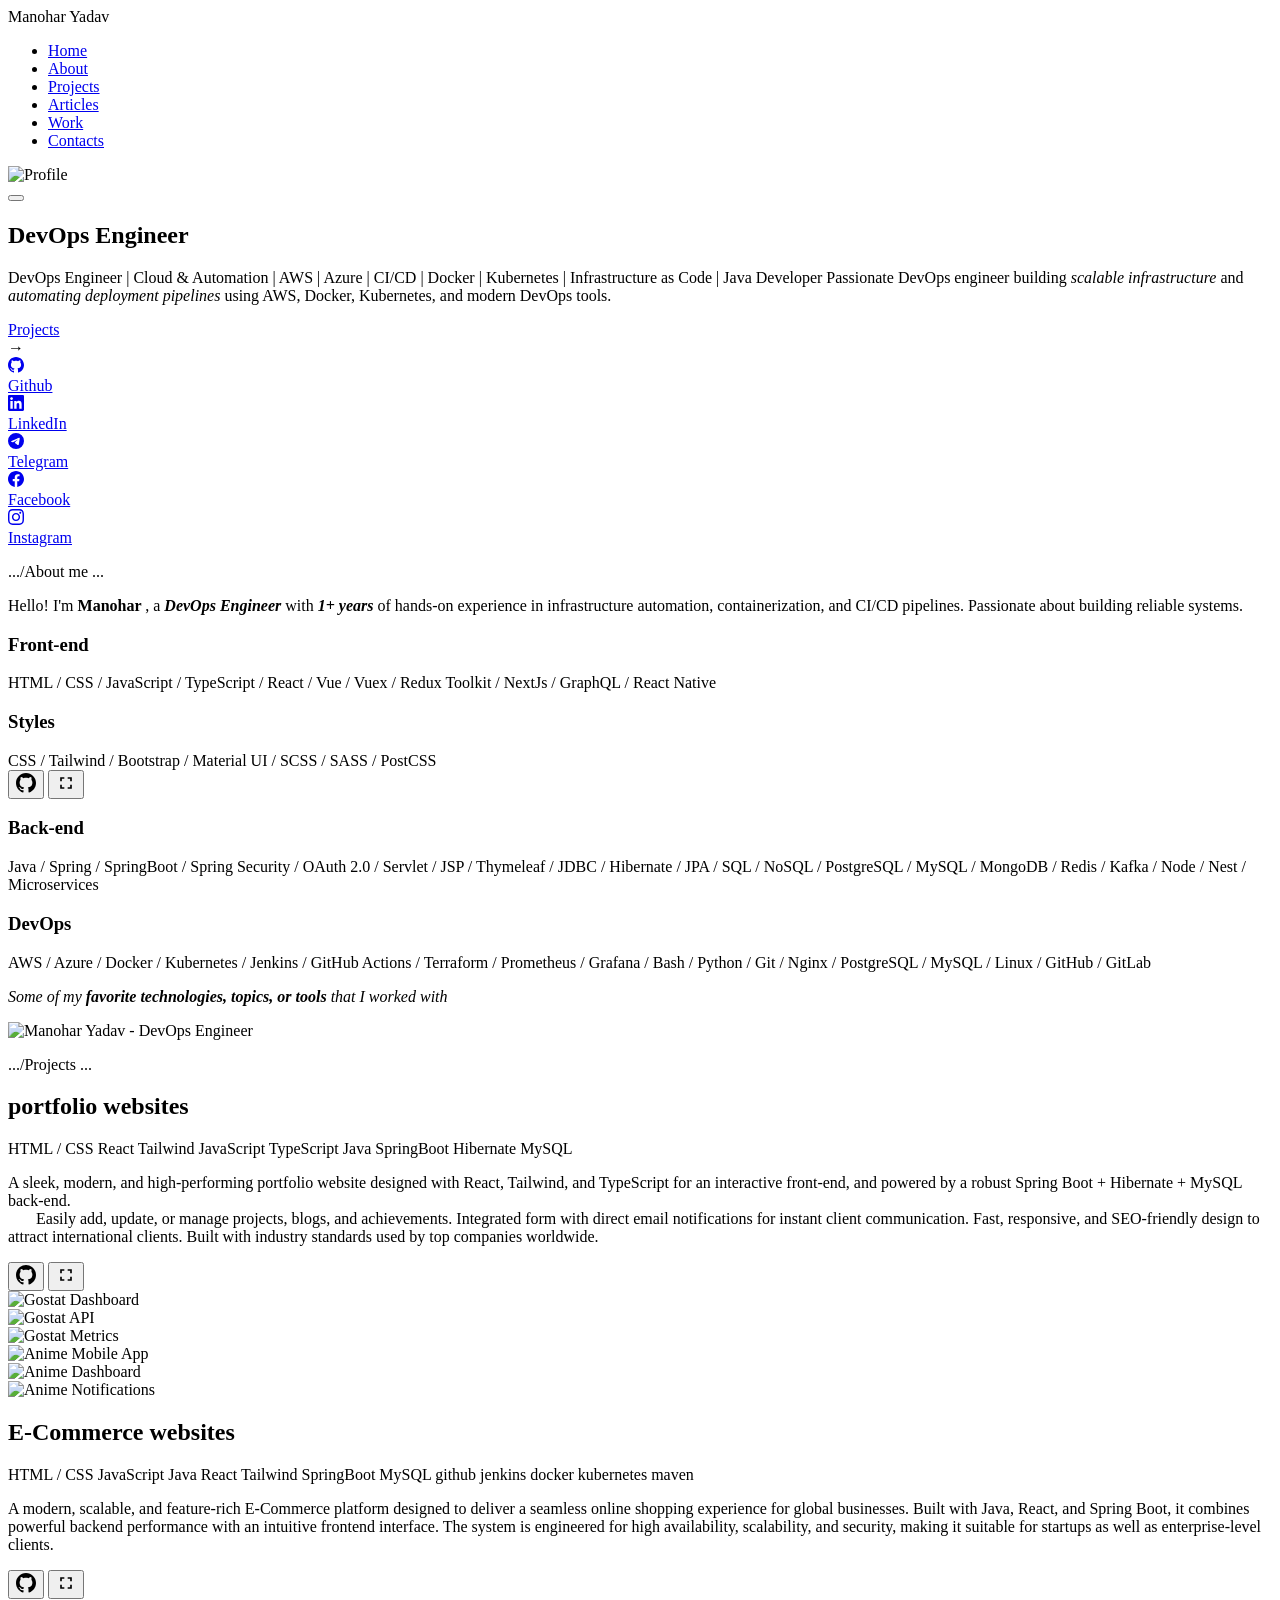
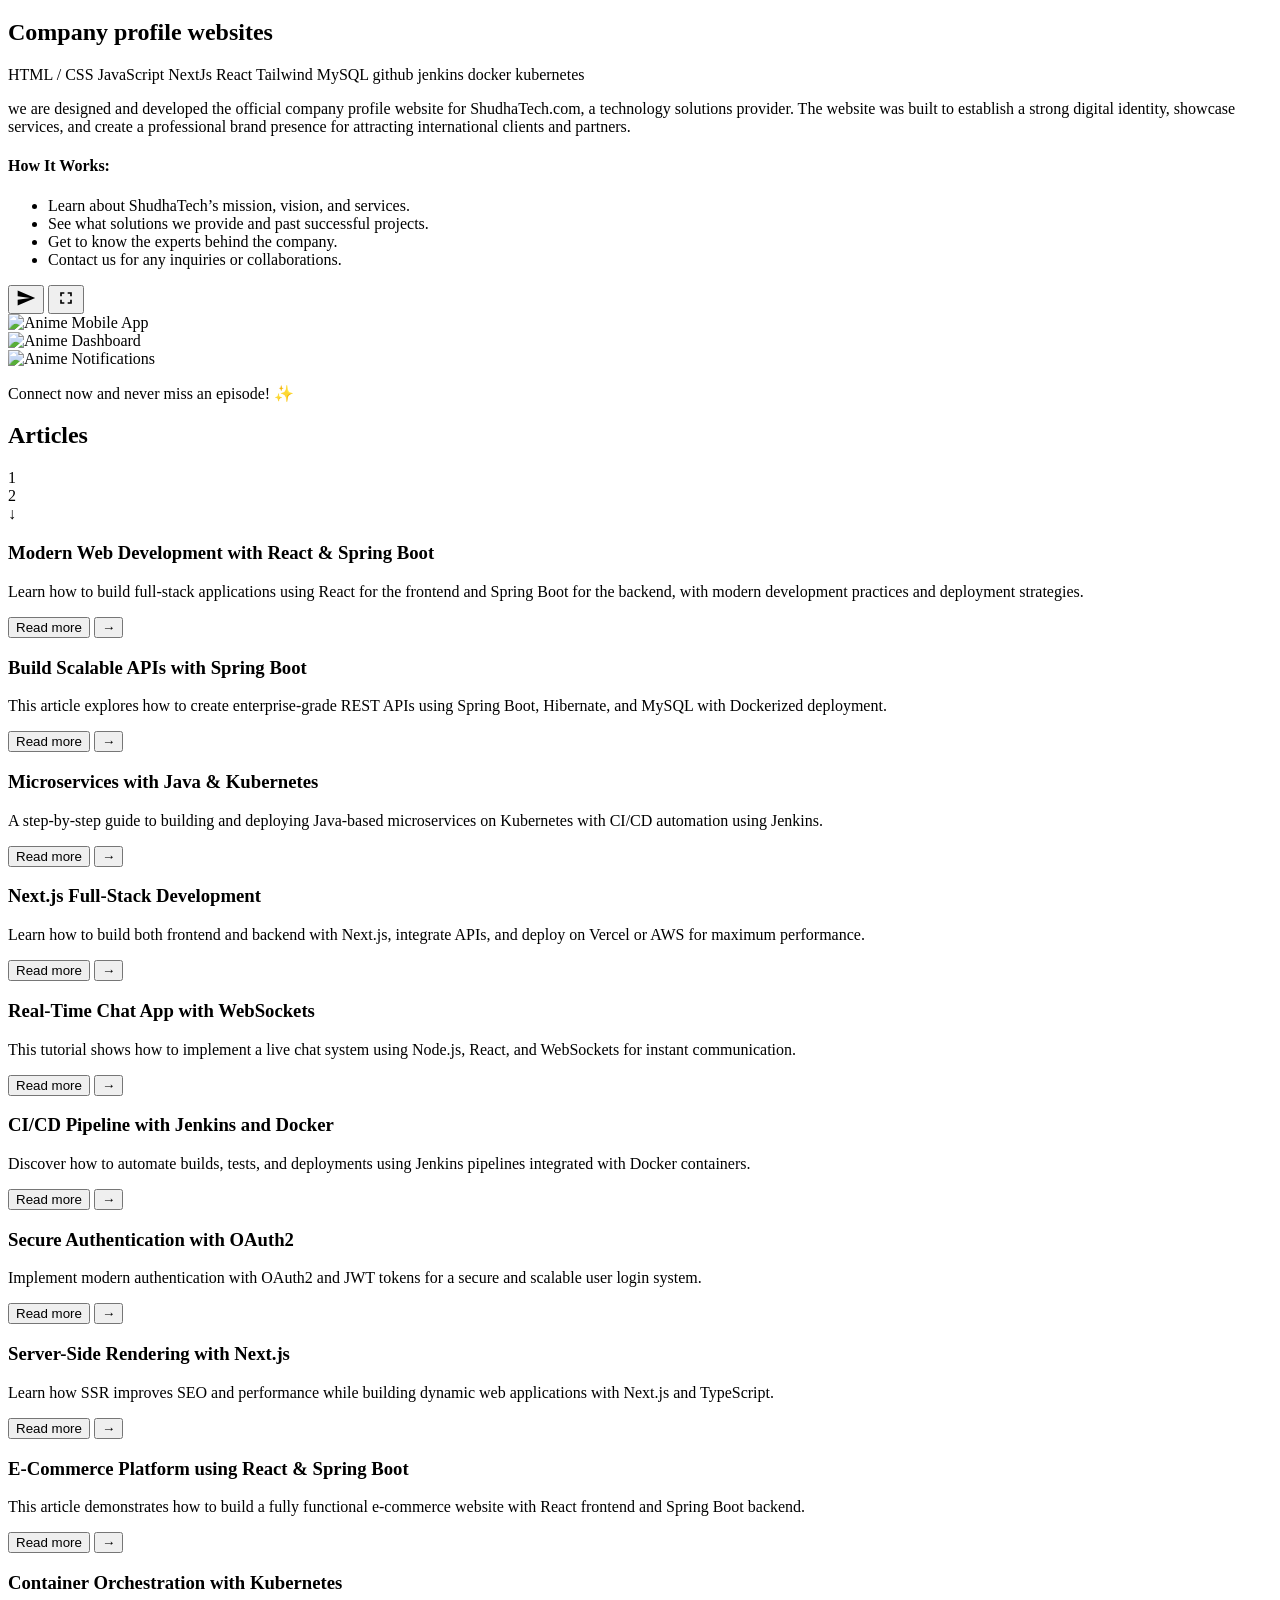
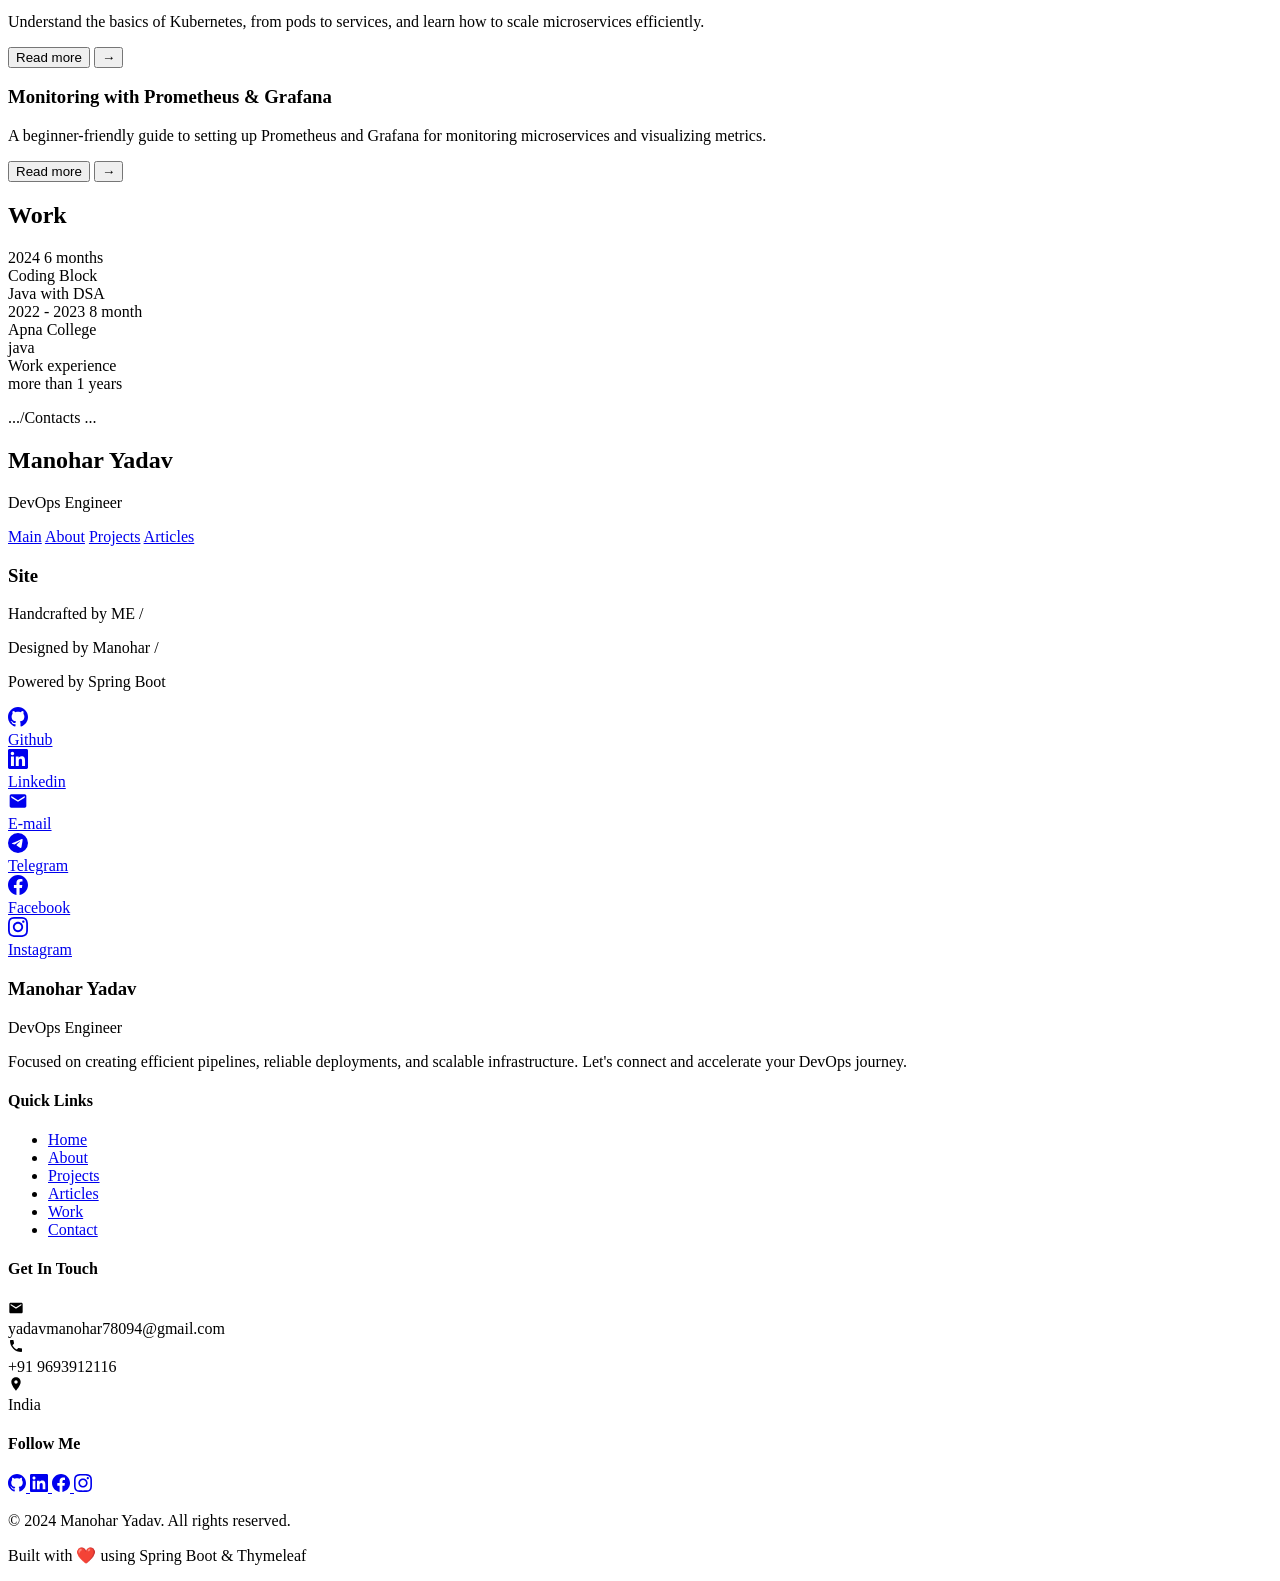
==== commit 9b1bba1e: "Modify logo name and adjust hero section Updated the logo name and commented out the developer title" ====
--- a/src/main/resources/templates/index.html
+++ b/src/main/resources/templates/index.html
@@ -10,7 +10,7 @@
     <!-- Header -->
     <header>
         <nav class="container" id="nav">
-            <div class="logo"> Itsmanoharyadav </div>
+            <div class="logo"> Manohar Yadav</div>
             <ul class="nav-links" id="navLinks">
                 <li><a href="#home" >Home</a></li>
                 <li><a href="#about">About</a></li>
@@ -41,7 +41,7 @@
                     <div class="hero-left">
                         <h1 class="hero-title">
                             <span class="title-line-1">DevOps Engineer</span>
-                            <span class="title-line-2"> Developer</span>
+                            <!-- <span class="title-line-2"> Developer</span> -->
                         </h1>
                         <p class="hero-description">
                             DevOps Engineer | Cloud & Automation | AWS | Azure |
@@ -122,7 +122,7 @@
                     <div class="about-left">
                         <div class="about-intro">
                             <p>
-                                Hello! I'm <strong> Manohar </strong>, a <strong><em> DevOps Engineer </strong></em> <strong>with <strong><em> 1+ years </em></strong> of hands-on experience in infrastructure automation, containerization, and CI/CD pipelines. Passionate about building reliable systems.
+                                Hello! I'm <strong> Manohar </strong>, a <strong><em> DevOps Engineer </strong></em> with <strong><em> 1+ years </em></strong> of hands-on experience in infrastructure automation, containerization, and CI/CD pipelines. Passionate about building reliable systems.
                             </p>
                         </div>
                         
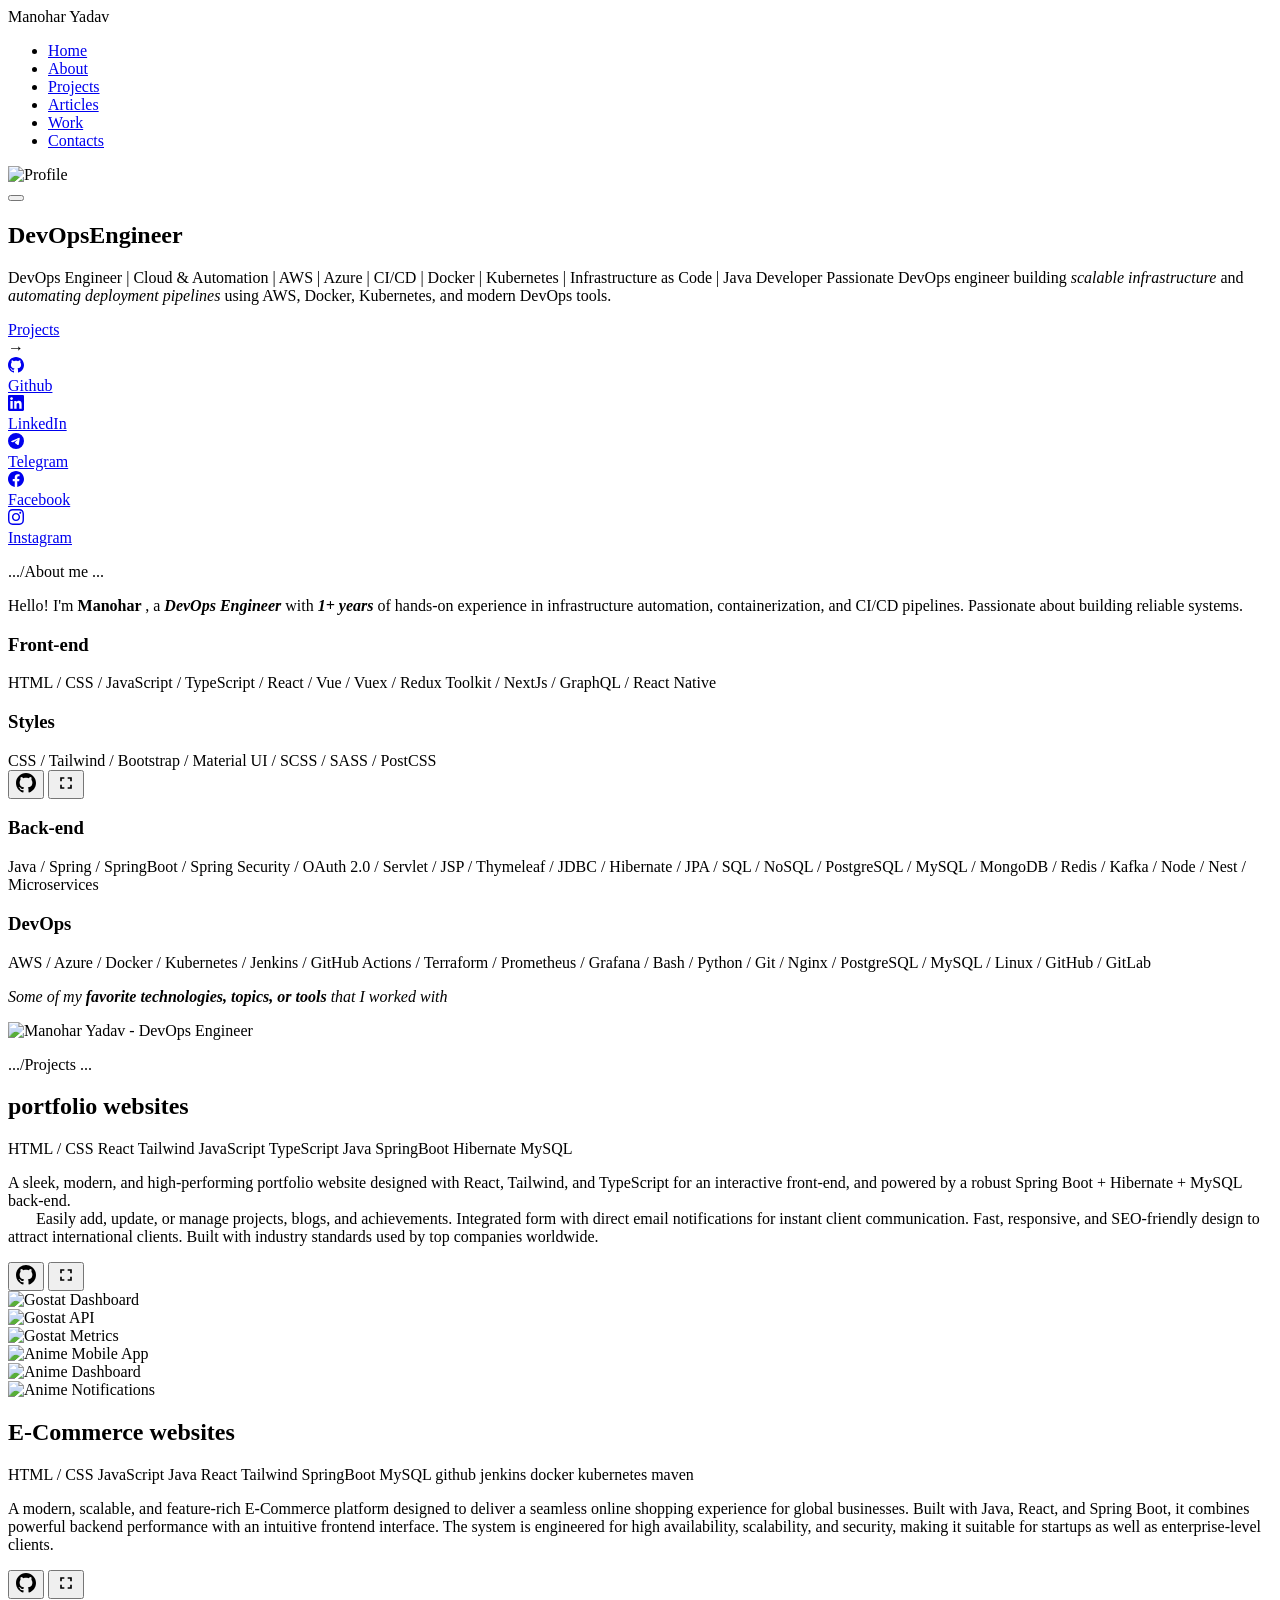
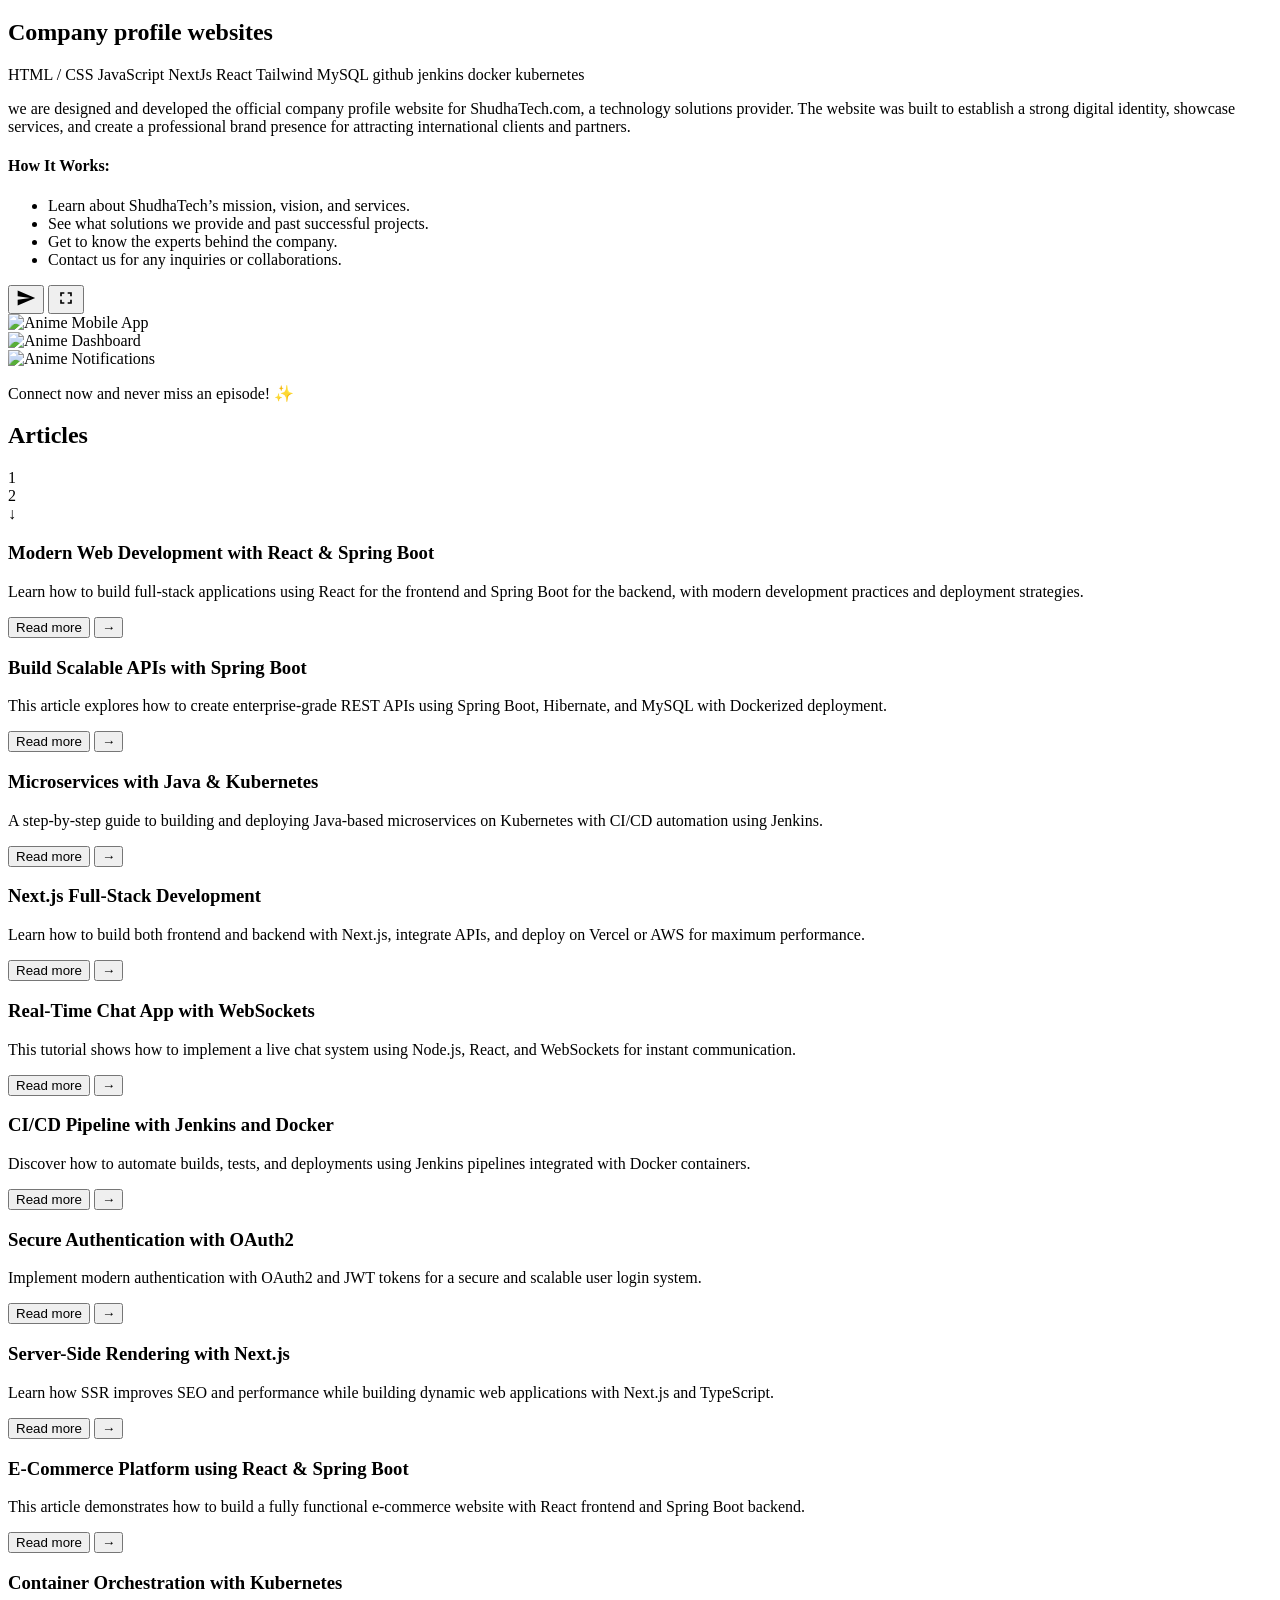
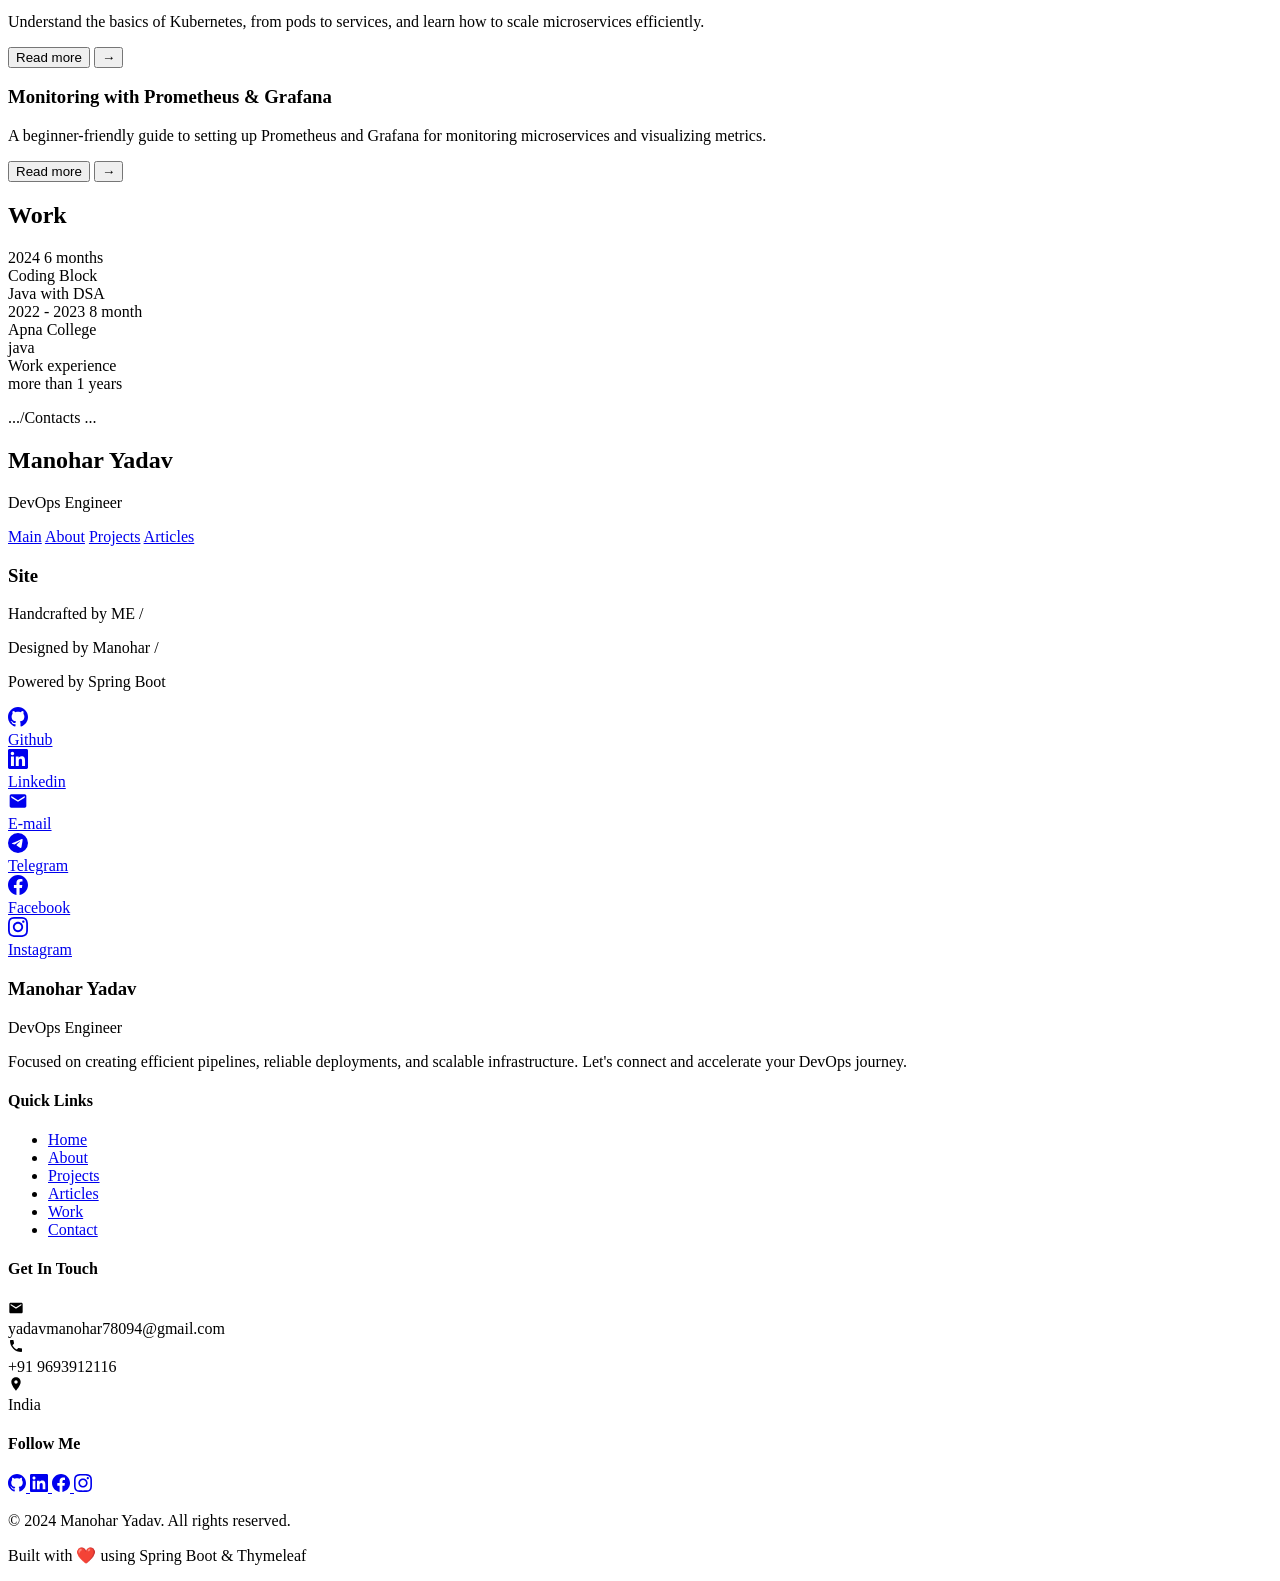
==== commit b139ecb2: "Remove space in 'DevOps Engineer' title" ====
--- a/src/main/resources/templates/index.html
+++ b/src/main/resources/templates/index.html
@@ -40,7 +40,7 @@
                 <div class="hero-wrapper">
                     <div class="hero-left">
                         <h1 class="hero-title">
-                            <span class="title-line-1">DevOps Engineer</span>
+                            <span class="title-line-1">DevOpsEngineer</span>
                             <!-- <span class="title-line-2"> Developer</span> -->
                         </h1>
                         <p class="hero-description">
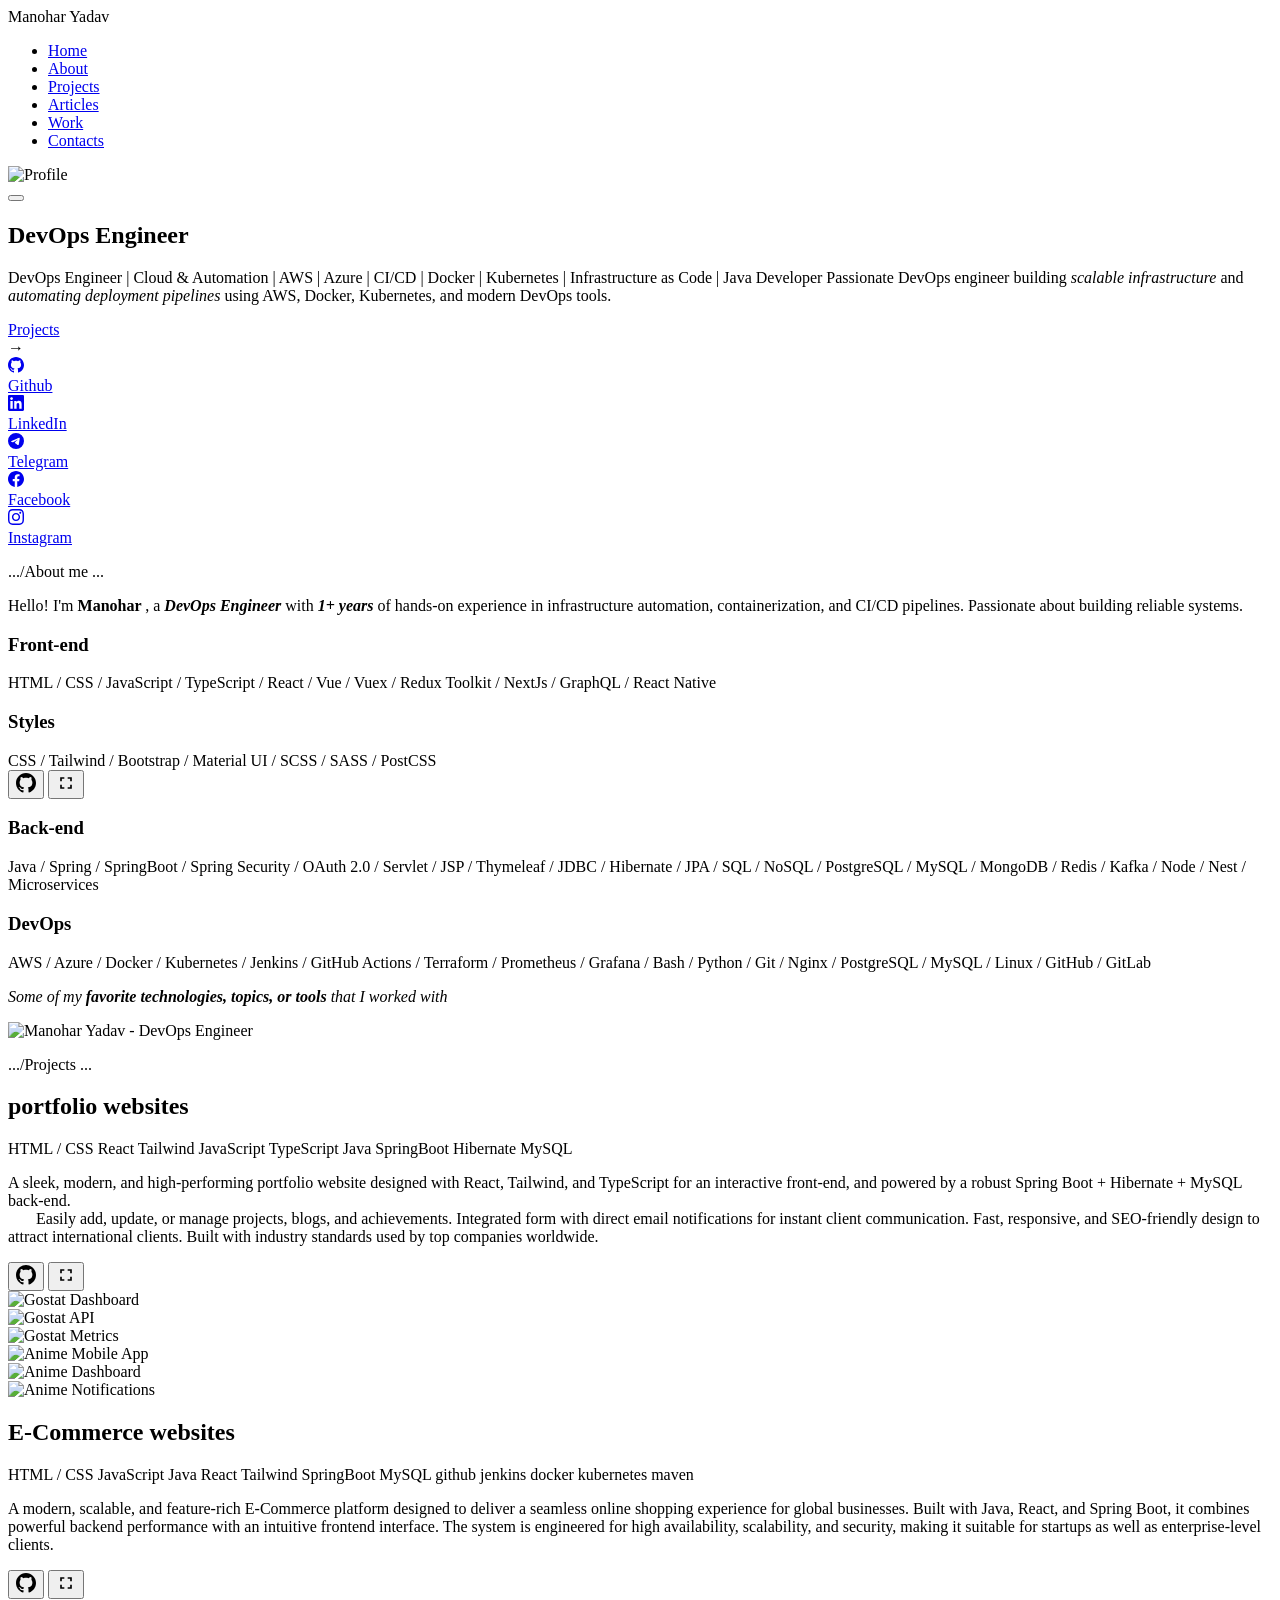
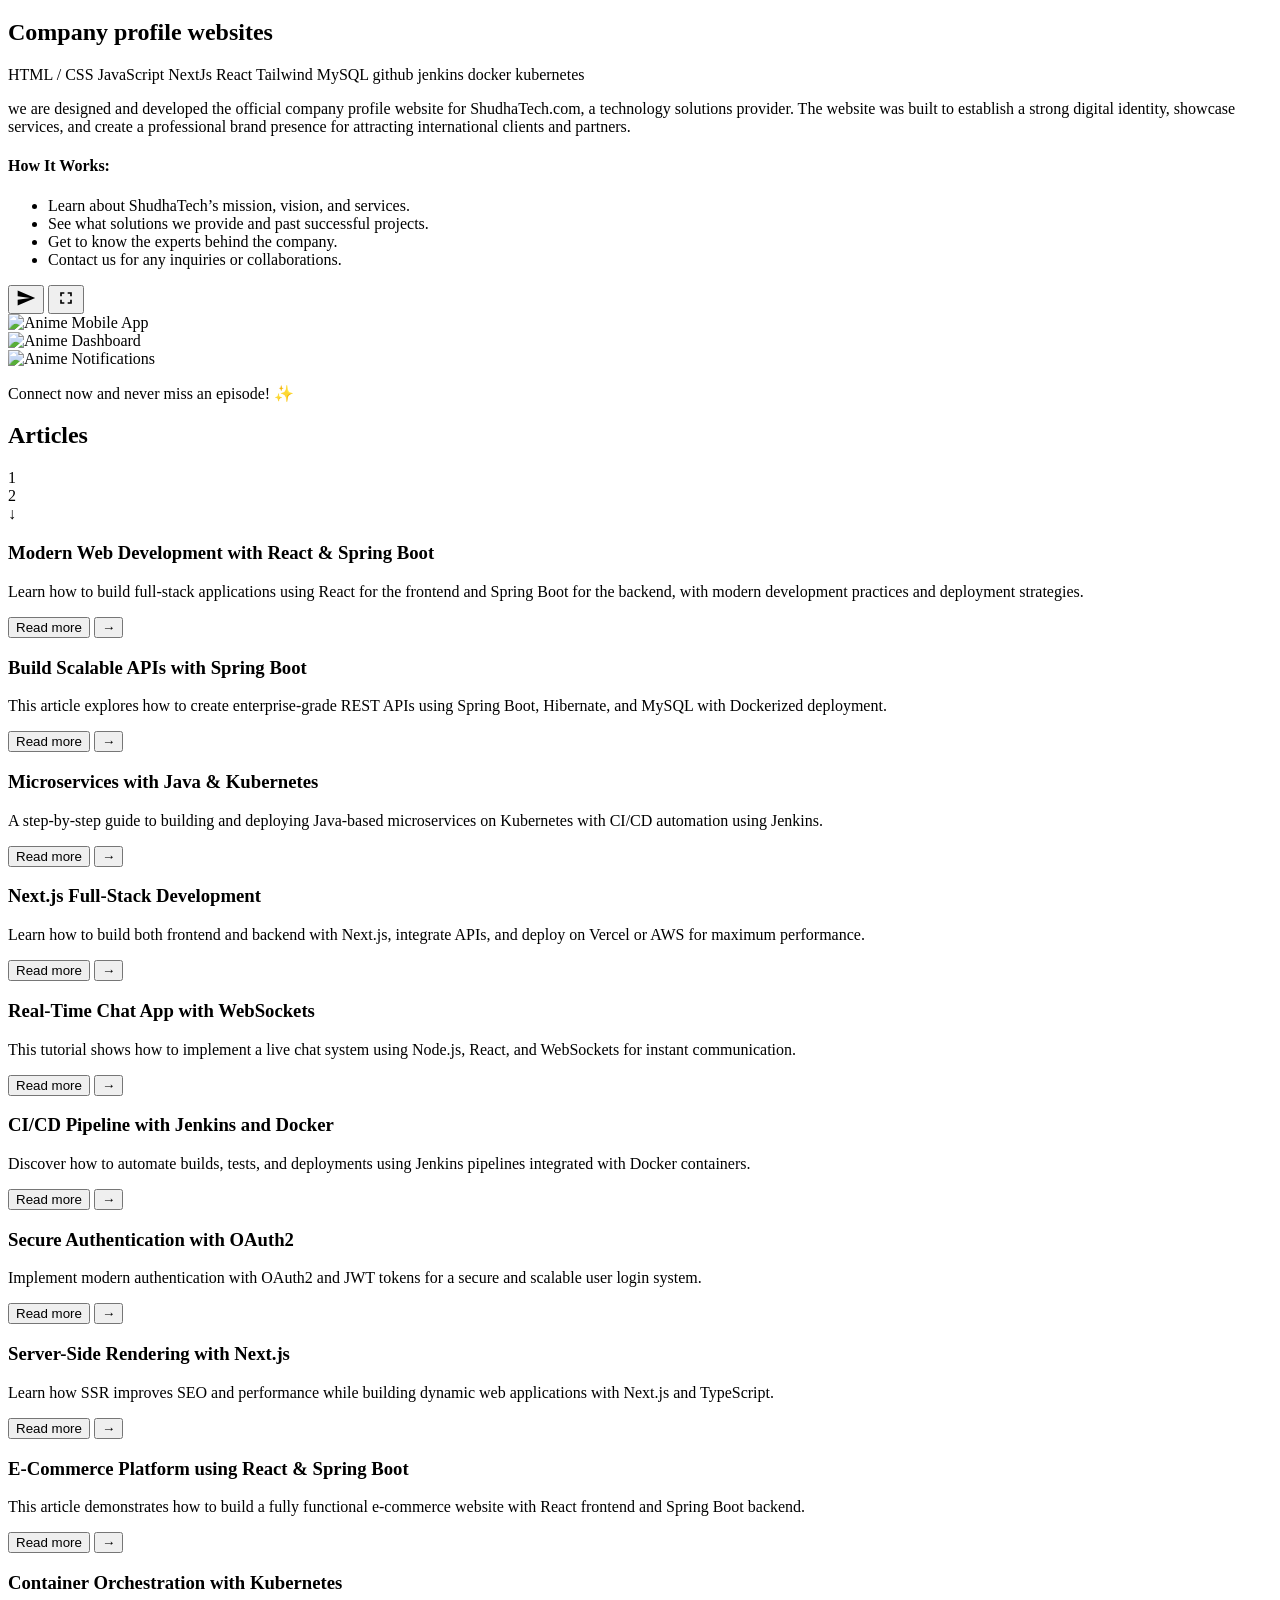
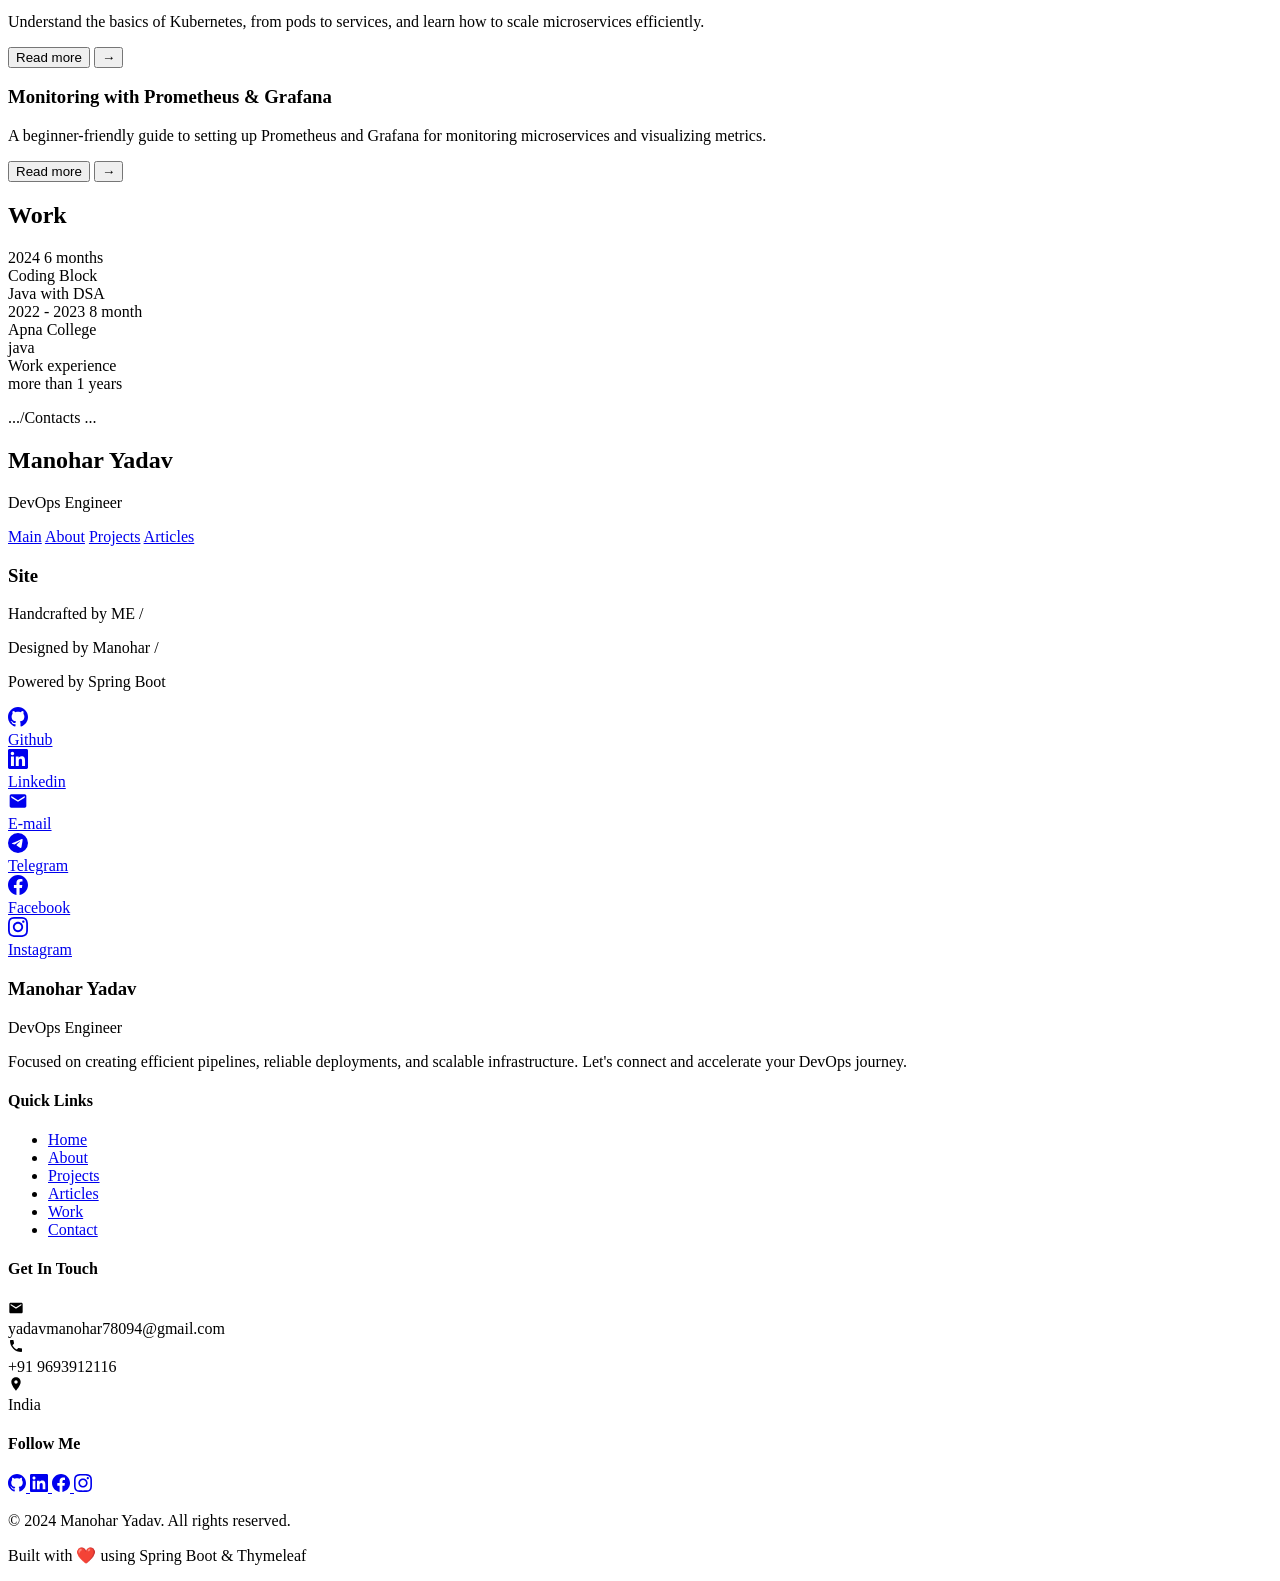
==== commit dfebdce8: "Correct title formatting for DevOps Engineer" ====
--- a/src/main/resources/templates/index.html
+++ b/src/main/resources/templates/index.html
@@ -40,7 +40,7 @@
                 <div class="hero-wrapper">
                     <div class="hero-left">
                         <h1 class="hero-title">
-                            <span class="title-line-1">DevOpsEngineer</span>
+                            <span class="title-line-1">DevOps Engineer</span>
                             <!-- <span class="title-line-2"> Developer</span> -->
                         </h1>
                         <p class="hero-description">
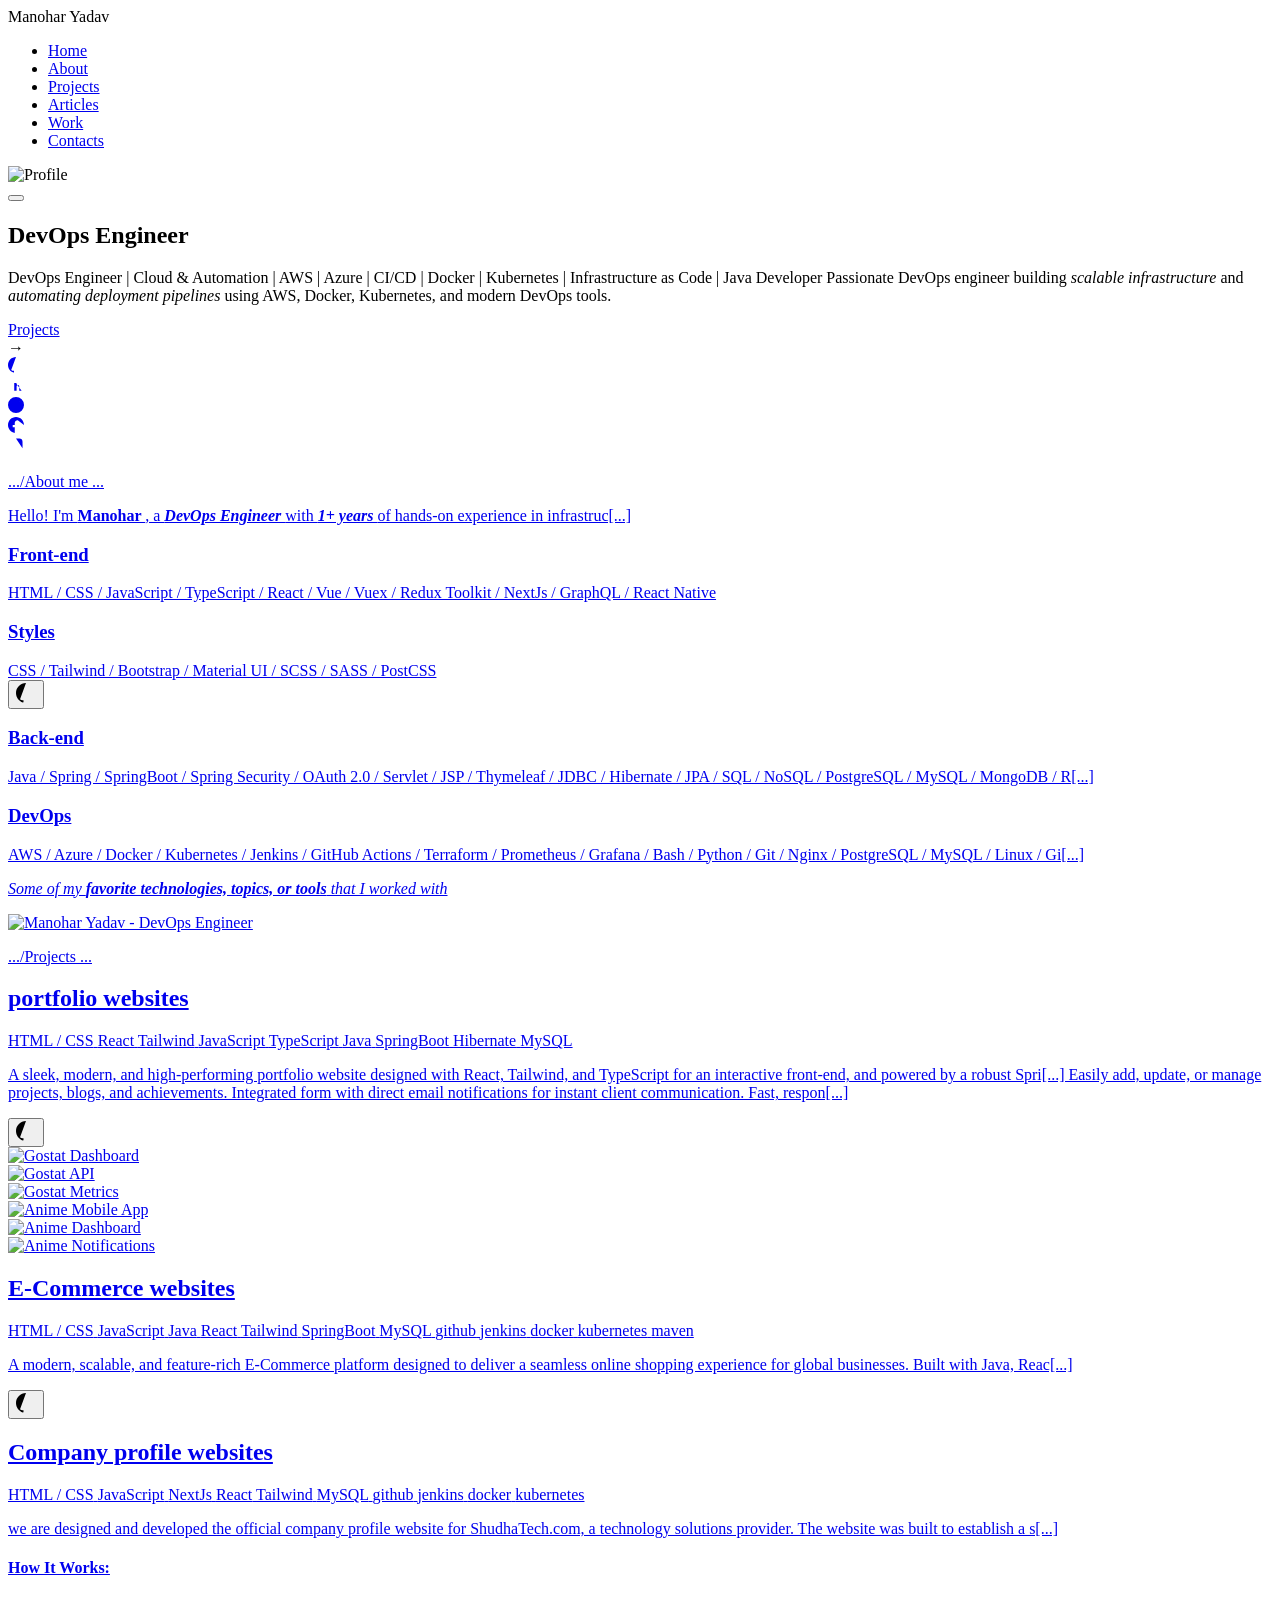
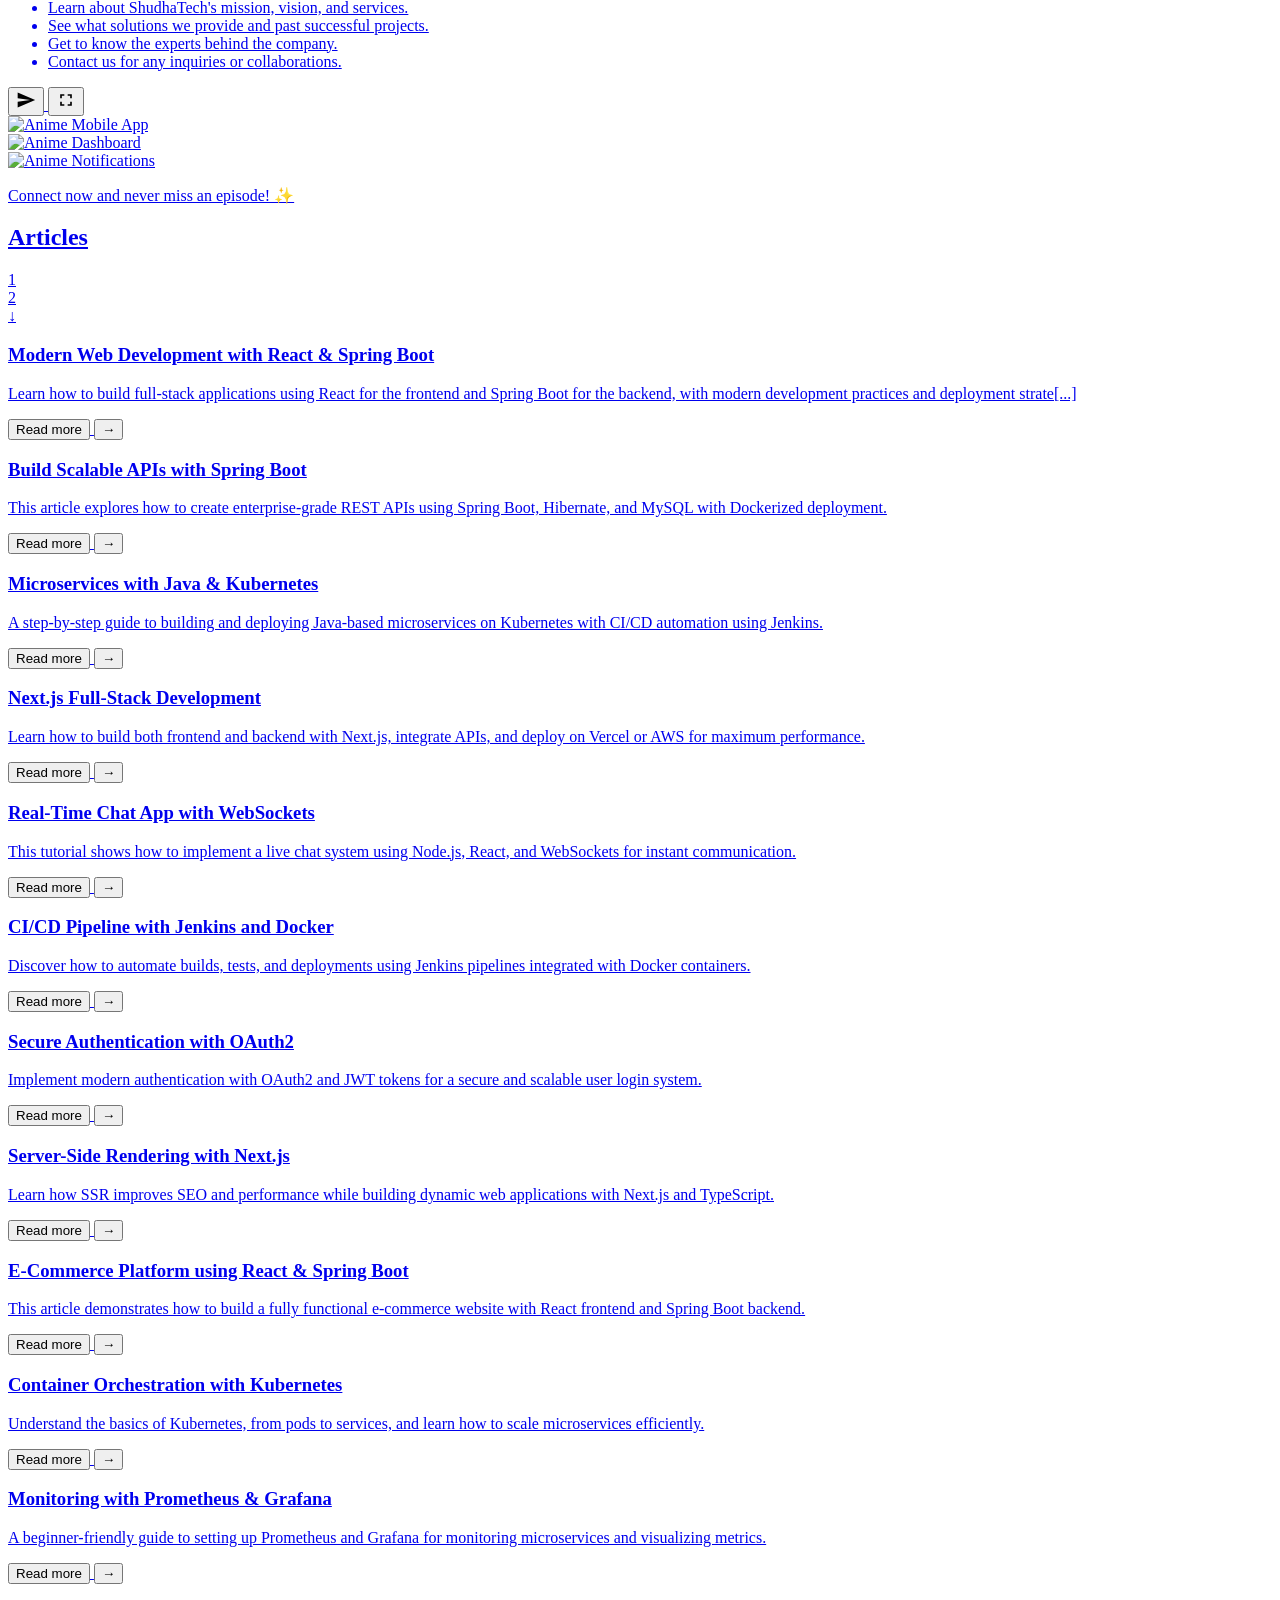
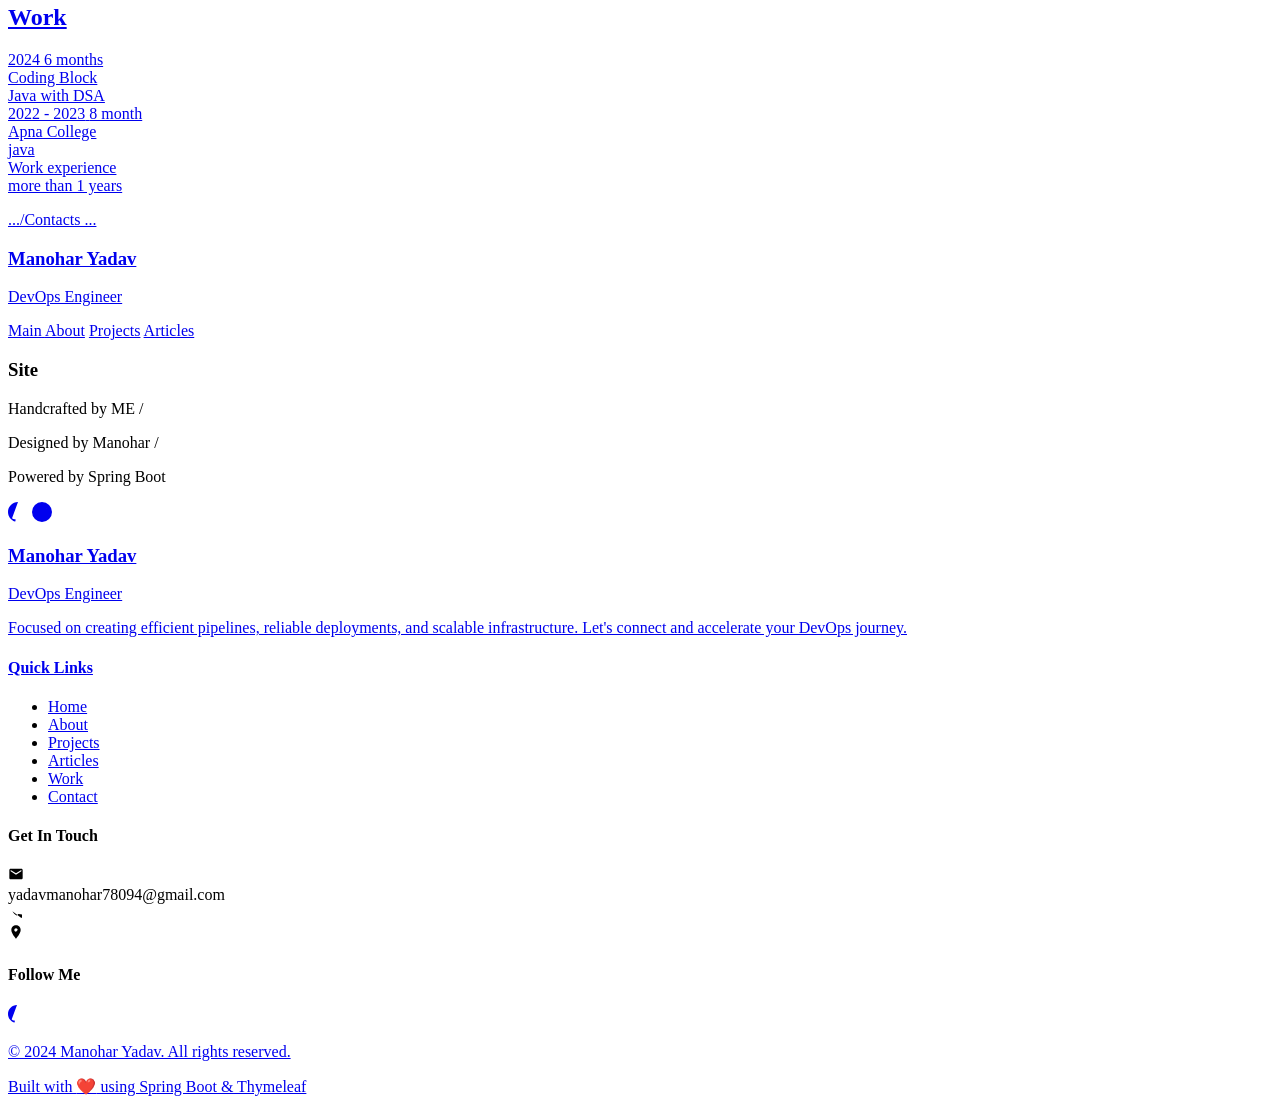
==== commit 535e3e8c: "Update contacts section with circular icon-only social buttons" ====
--- a/src/main/resources/templates/index.html
+++ b/src/main/resources/templates/index.html
@@ -68,7 +68,7 @@
                             <a href="https://github.com/itsmanoharyadav96" class="social-item">
                                 <div class="social-icon github">
                                     <svg width="16" height="16" viewBox="0 0 24 24" fill="currentColor">
-                                        <path d="M12 0c-6.626 0-12 5.373-12 12 0 5.302 3.438 9.8 8.207 11.387.599.111.793-.261.793-.577v-2.234c-3.338.726-4.033-1.416-4.033-1.416-.546-1.387-1.333-1.756-1.333-1.756-1.089-.745.083-.729.083-.729 1.205.084 1.839 1.237 1.839 1.237 1.07 1.834 2.807 1.304 3.492.997.107-.775.418-1.305.762-1.604-2.665-.305-5.467-1.334-5.467-5.931 0-1.311.469-2.381 1.236-3.221-.124-.303-.535-1.524.117-3.176 0 0 1.008-.322 3.301 1.23.957-.266 1.983-.399 3.003-.404 1.02.005 2.047.138 3.006.404 2.291-1.552 3.297-1.23 3.297-1.23.653 1.653.242 2.874.118 3.176.77.84 1.235 1.911 1.235 3.221 0 4.609-2.807 5.624-5.479 5.921.43.372.823 1.102.823 2.222v3.293c0 .319.192.694.801.576 4.765-1.589 8.199-6.086 8.199-11.386 0-6.627-5.373-12-12-12z"/>
+                                        <path d="M12 0c-6.626 0-12 5.373-12 12 0 5.302 3.438 9.8 8.207 11.387.599.111.793-.261.793-.577v-2.234c-3.338.726-4.033-1.416-4.033-1.416-.546-1.387-1.333-1[...]
                                     </svg>
                                 </div>
                                 <span>Github</span>
@@ -76,7 +76,7 @@
                             <a href="https://www.linkedin.com/in/itsmanoharyadav96/" class="social-item">
                                 <div class="social-icon linkedin">
                                     <svg width="16" height="16" viewBox="0 0 24 24" fill="currentColor">
-                                        <path d="M20.447 20.452h-3.554v-5.569c0-1.328-.027-3.037-1.852-3.037-1.853 0-2.136 1.445-2.136 2.939v5.667H9.351V9h3.414v1.561h.046c.477-.9 1.637-1.85 3.37-1.85 3.601 0 4.267 2.37 4.267 5.455v6.286zM5.337 7.433c-1.144 0-2.063-.926-2.063-2.065 0-1.138.92-2.063 2.063-2.063 1.14 0 2.064.925 2.064 2.063 0 1.139-.925 2.065-2.064 2.065zm1.782 13.019H3.555V9h3.564v11.452zM22.225 0H1.771C.792 0 0 .774 0 1.729v20.542C0 23.227.792 24 1.771 24h20.451C23.2 24 24 23.227 24 22.271V1.729C24 .774 23.2 0 22.222 0h.003z"/>
+                                        <path d="M20.447 20.452h-3.554v-5.569c0-1.328-.027-3.037-1.852-3.037-1.853 0-2.136 1.445-2.136 2.939v5.667H9.351V9h3.414v1.561h.046c.477-.9 1.637-1.85 3.37-[...]
                                     </svg>
                                 </div>
                                 <span>LinkedIn</span>
@@ -84,7 +84,7 @@
                             <a href="#" class="social-item">
                                 <div class="social-icon telegram">
                                     <svg width="16" height="16" viewBox="0 0 24 24" fill="currentColor">
-                                        <path d="M11.944 0A12 12 0 0 0 0 12a12 12 0 0 0 12 12 12 12 0 0 0 12-12A12 12 0 0 0 12 0a12 12 0 0 0-.056 0zm4.962 7.224c.1-.002.321.023.465.14a.506.506 0 0 1 .171.325c.016.093.036.306.02.472-.18 1.898-.962 6.502-1.36 8.627-.168.9-.499 1.201-.82 1.23-.696.065-1.225-.46-1.9-.902-1.056-.693-1.653-1.124-2.678-1.8-1.185-.78-.417-1.21.258-1.91.177-.184 3.247-2.977 3.307-3.23.007-.032.014-.15-.056-.212s-.174-.041-.249-.024c-.106.024-1.793 1.14-5.061 3.345-.48.33-.913.49-1.302.48-.428-.008-1.252-.241-1.865-.44-.752-.245-1.349-.374-1.297-.789.027-.216.325-.437.893-.663 3.498-1.524 5.83-2.529 6.998-3.014 3.332-1.386 4.025-1.627 4.476-1.635z"/>
+                                        <path d="M11.944 0A12 12 0 0 0 0 12a12 12 0 0 0 12 12 12 12 0 0 0 12-12A12 12 0 0 0 12 0a12 12 0 0 0-.056 0zm4.962 7.224c.1-.002.321.023.465.14a.506.506 0[...]
                                     </svg>
                                 </div>
                                 <span>Telegram</span>
@@ -92,7 +92,7 @@
                             <a href="https://www.facebook.com/manoharyadav.info/" class="social-item">
                                 <div class="social-icon facebook">
                                     <svg width="16" height="16" viewBox="0 0 24 24" fill="currentColor">
-                                        <path d="M24 12.073c0-6.627-5.373-12-12-12s-12 5.373-12 12c0 5.99 4.388 10.954 10.125 11.854v-8.385H7.078v-3.47h3.047V9.43c0-3.007 1.792-4.669 4.533-4.669 1.312 0 2.686.235 2.686.235v2.953H15.83c-1.491 0-1.956.925-1.956 1.874v2.25h3.328l-.532 3.47h-2.796v8.385C19.612 23.027 24 18.062 24 12.073z"/>
+                                        <path d="M24 12.073c0-6.627-5.373-12-12-12s-12 5.373-12 12c0 5.99 4.388 10.954 10.125 11.854v-8.385H7.078v-3.47h3.047V9.43c0-3.007 1.792-4.669 4.533-4.669 1[...]
                                     </svg>
                                 </div>
                                 <span>Facebook</span>
@@ -100,7 +100,7 @@
                             <a href="https://www.instagram.com/itsmanoharyadav_/" class="social-item">
                                 <div class="social-icon instagram">
                                     <svg width="16" height="16" viewBox="0 0 24 24" fill="currentColor">
-                                        <path d="M12 2.163c3.204 0 3.584.012 4.85.07 3.252.148 4.771 1.691 4.919 4.919.058 1.265.069 1.645.069 4.849 0 3.205-.012 3.584-.069 4.849-.149 3.225-1.664 4.771-4.919 4.919-1.266.058-1.644.07-4.85.07-3.204 0-3.584-.012-4.849-.07-3.26-.149-4.771-1.699-4.919-4.92-.058-1.265-.07-1.644-.07-4.849 0-3.204.013-3.583.07-4.849.149-3.227 1.664-4.771 4.919-4.919 1.266-.057 1.645-.069 4.849-.069zm0-2.163c-3.259 0-3.667.014-4.947.072-4.358.2-6.78 2.618-6.98 6.98-.059 1.281-.073 1.689-.073 4.948 0 3.259.014 3.668.072 4.948.2 4.358 2.618 6.78 6.98 6.98 1.281.058 1.689.072 4.948.072 3.259 0 3.668-.014 4.948-.072 4.354-.2 6.782-2.618 6.979-6.98.059-1.28.073-1.689.073-4.948 0-3.259-.014-3.667-.072-4.947-.196-4.354-2.617-6.78-6.979-6.98-1.281-.059-1.69-.073-4.949-.073zm0 5.838c-3.403 0-6.162 2.759-6.162 6.162s2.759 6.163 6.162 6.163 6.162-2.759 6.162-6.163c0-3.403-2.759-6.162-6.162-6.162zm0 10.162c-2.209 0-4-1.79-4-4 0-2.209 1.791-4 4-4s4 1.791 4 4c0 2.21-1.791 4-4 4zm6.406-11.845c-.796 0-1.441.645-1.441 1.44s.645 1.44 1.441 1.44c.795 0 1.439-.645 1.439-1.44s-.644-1.44-1.439-1.44z"/>
+                                        <path d="M12 2.163c3.204 0 3.584.012 4.85.07 3.252.148 4.771 1.691 4.919 4.919.058 1.265.069 1.645.069 4.849 0 3.205-.012 3.584-.069 4.849-.149 3.225-1.664[...]
                                     </svg>
                                 </div>
                                 <span>Instagram</span>
@@ -122,7 +122,7 @@
                     <div class="about-left">
                         <div class="about-intro">
                             <p>
-                                Hello! I'm <strong> Manohar </strong>, a <strong><em> DevOps Engineer </strong></em> with <strong><em> 1+ years </em></strong> of hands-on experience in infrastructure automation, containerization, and CI/CD pipelines. Passionate about building reliable systems.
+                                Hello! I'm <strong> Manohar </strong>, a <strong><em> DevOps Engineer </strong></em> with <strong><em> 1+ years </em></strong> of hands-on experience in infrastruc[...]
                             </p>
                         </div>
                         
@@ -144,7 +144,7 @@
                             <div class="about-actions">
                                 <button class="action-btn github-btn">
                                     <svg width="20" height="20" viewBox="0 0 24 24" fill="currentColor">
-                                        <path d="M12 0c-6.626 0-12 5.373-12 12 0 5.302 3.438 9.8 8.207 11.387.599.111.793-.261.793-.577v-2.234c-3.338.726-4.033-1.416-4.033-1.416-.546-1.387-1.333-1.756-1.333-1.756-1.089-.745.083-.729.083-.729 1.205.084 1.839 1.237 1.839 1.237 1.07 1.834 2.807 1.304 3.492.997.107-.775.418-1.305.762-1.604-2.665-.305-5.467-1.334-5.467-5.931 0-1.311.469-2.381 1.236-3.221-.124-.303-.535-1.524.117-3.176 0 0 1.008-.322 3.301 1.23.957-.266 1.983-.399 3.003-.404 1.02.005 2.047.138 3.006.404 2.291-1.552 3.297-1.23 3.297-1.23.653 1.653.242 2.874.118 3.176.77.84 1.235 1.911 1.235 3.221 0 4.609-2.807 5.624-5.479 5.921.43.372.823 1.102.823 2.222v3.293c0 .319.192.694.801.576 4.765-1.589 8.199-6.086 8.199-11.386 0-6.627-5.373-12-12-12z"/>
+                                        <path d="M12 0c-6.626 0-12 5.373-12 12 0 5.302 3.438 9.8 8.207 11.387.599.111.793-.261.793-.577v-2.234c-3.338.726-4.033-1.416-4.033-1.416-.546-1.387-1.333-[...]
                                     </svg>
                                 </button>
                                 <button class="action-btn external-btn" id="heroExternalBtn">
@@ -157,14 +157,14 @@
                             <div class="skill-card">
                                 <h3 class="skill-title">Back-end</h3>
                                 <div class="skill-techs">
-                                    Java / Spring / SpringBoot / Spring Security / OAuth 2.0  / Servlet / JSP / Thymeleaf / JDBC / Hibernate / JPA / SQL / NoSQL / PostgreSQL / MySQL / MongoDB / Redis / Kafka / Node / Nest / Microservices
+                                    Java / Spring / SpringBoot / Spring Security / OAuth 2.0  / Servlet / JSP / Thymeleaf / JDBC / Hibernate / JPA / SQL / NoSQL / PostgreSQL / MySQL / MongoDB / R[...]
                                 </div>
                             </div>
                             
                             <div class="skill-card">
                                 <h3 class="skill-title">DevOps</h3>
                                 <div class="skill-techs">
-                                    AWS / Azure / Docker / Kubernetes / Jenkins / GitHub Actions / Terraform / Prometheus / Grafana / Bash / Python / Git / Nginx / PostgreSQL / MySQL / Linux / GitHub / GitLab
+                                    AWS / Azure / Docker / Kubernetes / Jenkins / GitHub Actions / Terraform / Prometheus / Grafana / Bash / Python / Git / Nginx / PostgreSQL / MySQL / Linux / Gi[...]
                                 </div>
                             </div>
                         </div>
@@ -178,7 +178,7 @@
                         <div class="profile-picture">
                             <!-- <img src="/images/profile_.jpg" alt="Manohar Yadav - DevOps Engineer" /> -->
                              <img src="/images/Profile_Pic2.png" alt="Manohar Yadav - DevOps Engineer" />
-                            <!-- <div class="badge-base LI-profile-badge" data-locale="en_US" data-size="large" data-theme="dark" data-type="HORIZONTAL" data-vanity="itsmanoharyadav96" data-version="v1"><a class="badge-base__link LI-simple-link" href="https://in.linkedin.com/in/itsmanoharyadav96?trk=profile-badge">Manohar Yadav</a></div> -->
+                            <!-- <div class="badge-base LI-profile-badge" data-locale="en_US" data-size="large" data-theme="dark" data-type="HORIZONTAL" data-vanity="itsmanoharyadav96" data-versi[...]
               
                         </div>
                     </div>
@@ -211,13 +211,13 @@
                                     <span class="tech-tag">MySQL</span>
                                 </div>
                                 <p class="project-description">
-                                    A sleek, modern, and high-performing portfolio website designed with React, Tailwind, and TypeScript for an interactive front-end, and powered by a robust Spring Boot + Hibernate + MySQL back-end. <br> &nbsp;&nbsp;&nbsp;&nbsp;&nbsp;&nbsp;
-                                    Easily add, update, or manage projects, blogs, and achievements. Integrated form with direct email notifications for instant client communication. Fast, responsive, and SEO-friendly design to attract international clients. Built with industry standards used by top companies worldwide.                    </p>
+                                    A sleek, modern, and high-performing portfolio website designed with React, Tailwind, and TypeScript for an interactive front-end, and powered by a robust Spri[...]
+                                    Easily add, update, or manage projects, blogs, and achievements. Integrated form with direct email notifications for instant client communication. Fast, respon[...]
                                 <div class="project-actions">
                                     
                                     <button class="action-btn github-btn">
                                         <svg width="20" height="20" viewBox="0 0 24 24" fill="currentColor">
-                                            <path d="M12 0c-6.626 0-12 5.373-12 12 0 5.302 3.438 9.8 8.207 11.387.599.111.793-.261.793-.577v-2.234c-3.338.726-4.033-1.416-4.033-1.416-.546-1.387-1.333-1.756-1.333-1.756-1.089-.745.083-.729.083-.729 1.205.084 1.839 1.237 1.839 1.237 1.07 1.834 2.807 1.304 3.492.997.107-.775.418-1.305.762-1.604-2.665-.305-5.467-1.334-5.467-5.931 0-1.311.469-2.381 1.236-3.221-.124-.303-.535-1.524.117-3.176 0 0 1.008-.322 3.301 1.23.957-.266 1.983-.399 3.003-.404 1.02.005 2.047.138 3.006.404 2.291-1.552 3.297-1.23 3.297-1.23.653 1.653.242 2.874.118 3.176.77.84 1.235 1.911 1.235 3.221 0 4.609-2.807 5.624-5.479 5.921.43.372.823 1.102.823 2.222v3.293c0 .319.192.694.801.576 4.765-1.589 8.199-6.086 8.199-11.386 0-6.627-5.373-12-12-12z"/>
+                                            <path d="M12 0c-6.626 0-12 5.373-12 12 0 5.302 3.438 9.8 8.207 11.387.599.111.793-.261.793-.577v-2.234c-3.338.726-4.033-1.416-4.033-1.416-.546-1.387-1.[...]
                                         </svg>
                                     </button>
 
@@ -280,12 +280,12 @@
                                     
                                 </div>
                                 <p class="project-description">
-                                    A modern, scalable, and feature-rich E-Commerce platform designed to deliver a seamless online shopping experience for global businesses. Built with Java, React, and Spring Boot, it combines powerful backend performance with an intuitive frontend interface. The system is engineered for high availability, scalability, and security, making it suitable for startups as well as enterprise-level clients.
+                                    A modern, scalable, and feature-rich E-Commerce platform designed to deliver a seamless online shopping experience for global businesses. Built with Java, Reac[...]
                                 </p>
                                 <div class="project-actions">
                                     <button class="action-btn github-btn">
                                         <svg width="20" height="20" viewBox="0 0 24 24" fill="currentColor">
-                                            <path d="M12 0c-6.626 0-12 5.373-12 12 0 5.302 3.438 9.8 8.207 11.387.599.111.793-.261.793-.577v-2.234c-3.338.726-4.033-1.416-4.033-1.416-.546-1.387-1.333-1.756-1.333-1.756-1.089-.745.083-.729.083-.729 1.205.084 1.839 1.237 1.839 1.237 1.07 1.834 2.807 1.304 3.492.997.107-.775.418-1.305.762-1.604-2.665-.305-5.467-1.334-5.467-5.931 0-1.311.469-2.381 1.236-3.221-.124-.303-.535-1.524.117-3.176 0 0 1.008-.322 3.301 1.23.957-.266 1.983-.399 3.003-.404 1.02.005 2.047.138 3.006.404 2.291-1.552 3.297-1.23 3.297-1.23.653 1.653.242 2.874.118 3.176.77.84 1.235 1.911 1.235 3.221 0 4.609-2.807 5.624-5.479 5.921.43.372.823 1.102.823 2.222v3.293c0 .319.192.694.801.576 4.765-1.589 8.199-6.086 8.199-11.386 0-6.627-5.373-12-12-12z"/>
+                                            <path d="M12 0c-6.626 0-12 5.373-12 12 0 5.302 3.438 9.8 8.207 11.387.599.111.793-.261.793-.577v-2.234c-3.338.726-4.033-1.416-4.033-1.416-.546-1.387-1.[...]
                                         </svg>
                                     </button>
                                     <button class="action-btn external-btn" id="kanaMasterDetailsBtn">
@@ -314,19 +314,19 @@
                                     <span class="tech-tag">jenkins</span>
                                     <span class="tech-tag">docker</span>
                                     <span class="tech-tag">kubernetes</span>
-                                 
+                                  
                                     
                                 </div>
                                 <p class="project-description">
-                                    we are  designed and developed the official company profile website for ShudhaTech.com, a technology solutions provider. The website was built to establish a strong digital identity, showcase services, and create a professional brand presence for attracting international clients and partners.                                <div class="how-it-works">
+                                    we are  designed and developed the official company profile website for ShudhaTech.com, a technology solutions provider. The website was built to establish a s[...]
                                     <h4>How It Works:</h4>
                                     <ul>
-                                        <li>Learn about ShudhaTech’s mission, vision, and services.</li>
+                                        <li>Learn about ShudhaTech's mission, vision, and services.</li>
                                         <li>See what solutions we provide and past successful projects.</li>
                                         <li> Get to know the experts behind the company.</li>
                                         <li>Contact us for any inquiries or collaborations.</li>
                                     </ul>
-                                </div>
+                                </p>
                                 
                                 <div class="project-actions">
                                     <button class="action-btn send-btn">
@@ -345,15 +345,15 @@
                                 <div class="modern-showcase">
                                     <div class="image-container small-container">
                                         <img src="/images/s1.png" alt="Anime Mobile App" class="modern-image">
-                                        </div>
+                                         </div>
                                     <div class="image-container large-container">
                                         <img src="/images/s2.png" alt="Anime Dashboard" class="modern-image">
                                     </div>
                                     <div class="image-container medium-container">
                                         <img src="/images/s3.png" alt="Anime Notifications" class="modern-image">
-                                        </div>
-                                    </div>
-                                        </div>
+                                         </div>
+                                     </div>
+                                         </div>
 
                             <p class="cta">Connect now and never miss an episode! ✨</p>
                         </div>
@@ -383,7 +383,7 @@
                         <div class="article-card">
                             <div class="article-content">
                                 <h3>Modern Web Development with React & Spring Boot</h3>
-                                <p>Learn how to build full-stack applications using React for the frontend and Spring Boot for the backend, with modern development practices and deployment strategies.</p>
+                                <p>Learn how to build full-stack applications using React for the frontend and Spring Boot for the backend, with modern development practices and deployment strate[...]
                                 <div class="article-actions">
                                     <button class="read-more-btn" id="article1ReadMoreBtn">Read more</button>
                                     <button class="arrow-btn" id="article1ArrowBtn">
@@ -604,57 +604,39 @@
                         
                         <div class="social-buttons">
                             <a href="https://github.com/Manoharyadav7080" class="social-button">
-                                <div class="social-icon">
-                                    <svg width="20" height="20" viewBox="0 0 24 24" fill="currentColor">
-                                        <path d="M12 0c-6.626 0-12 5.373-12 12 0 5.302 3.438 9.8 8.207 11.387.599.111.793-.261.793-.577v-2.234c-3.338.726-4.033-1.416-4.033-1.416-.546-1.387-1.333-1.756-1.333-1.756-1.089-.745.083-.729.083-.729 1.205.084 1.839 1.237 1.839 1.237 1.07 1.834 2.807 1.304 3.492.997.107-.775.418-1.305.762-1.604-2.665-.305-5.467-1.334-5.467-5.931 0-1.311.469-2.381 1.236-3.221-.124-.303-.535-1.524.117-3.176 0 0 1.008-.322 3.301 1.23.957-.266 1.983-.399 3.003-.404 1.02.005 2.047.138 3.006.404 2.291-1.552 3.297-1.23 3.297-1.23.653 1.653.242 2.874.118 3.176.77.84 1.235 1.911 1.235 3.221 0 4.609-2.807 5.624-5.479 5.921.43.372.823 1.102.823 2.222v3.293c0 .319.192.694.801.576 4.765-1.589 8.199-6.086 8.199-11.386 0-6.627-5.373-12-12-12z"/>
-                                    </svg>
-                                </div>
-                                <span>Github</span>
+                                <svg width="20" height="20" viewBox="0 0 24 24" fill="currentColor">
+                                    <path d="M12 0c-6.626 0-12 5.373-12 12 0 5.302 3.438 9.8 8.207 11.387.599.111.793-.261.793-.577v-2.234c-3.338.726-4.033-1.416-4.033-1.416-.546-1.387-1.333-[...]
+                                    </svg>
                             </a>
                             
                             <a href="https://www.linkedin.com/in/manohaharyadav/" class="social-button">
-                                <div class="social-icon">
-                                    <svg width="20" height="20" viewBox="0 0 24 24" fill="currentColor">
-                                        <path d="M20.447 20.452h-3.554v-5.569c0-1.328-.027-3.037-1.852-3.037-1.853 0-2.136 1.445-2.136 2.939v5.667H9.351V9h3.414v1.561h.046c.477-.9 1.637-1.85 3.37-1.85 3.601 0 4.267 2.37 4.267 5.455v6.286zM5.337 7.433c-1.144 0-2.063-.926-2.063-2.065 0-1.138.92-2.063 2.063-2.063 1.14 0 2.064.925 2.064 2.063 0 1.139-.925 2.065-2.064 2.065zm1.782 13.019H3.555V9h3.564v11.452zM22.225 0H1.771C.792 0 0 .774 0 1.729v20.542C0 23.227.792 24 1.771 24h20.451C23.2 24 24 23.227 24 22.271V1.729C24 .774 23.2 0 22.222 0h.003z"/>
-                                    </svg>
-                                </div>
-                                <span>Linkedin</span>
+                                <svg width="20" height="20" viewBox="0 0 24 24" fill="currentColor">
+                                    <path d="M20.447 20.452h-3.554v-5.569c0-1.328-.027-3.037-1.852-3.037-1.853 0-2.136 1.445-2.136 2.939v5.667H9.351V9h3.414v1.561h.046c.477-.9 1.637-1.85 3.37[...]
+                                    </svg>
                             </a>
                             
                             <a href="mailto:manoharyadav.info@gmail.com" class="social-button">
-                                <div class="social-icon">
-                                    <svg width="20" height="20" viewBox="0 0 24 24" fill="currentColor">
-                                        <path d="M20 4H4c-1.1 0-1.99.9-1.99 2L2 18c0 1.1.9 2 2 2h16c1.1 0 2-.9 2-2V6c0-1.1-.9-2-2-2zm0 4l-8 5-8-5V6l8 5 8-5v2z"/>
-                                    </svg>
-                                </div>
-                                <span>E-mail</span>
+                                <svg width="20" height="20" viewBox="0 0 24 24" fill="currentColor">
+                                    <path d="M20 4H4c-1.1 0-1.99.9-1.99 2L2 18c0 1.1.9 2 2 2h16c1.1 0 2-.9 2-2V6c0-1.1-.9-2-2-2zm0 4l-8 5-8-5V6l8 5 8-5v2z"/>
+                                    </svg>
                             </a>
                             
                             <a href="#" class="social-button">
-                                <div class="social-icon">
-                                    <svg width="20" height="20" viewBox="0 0 24 24" fill="currentColor">
-                                        <path d="M11.944 0A12 12 0 0 0 0 12a12 12 0 0 0 12 12 12 12 0 0 0 12-12A12 12 0 0 0 12 0a12 12 0 0 0-.056 0zm4.962 7.224c.1-.002.321.023.465.14a.506.506 0 0 1 .171.325c.016.093.036.306.02.472-.18 1.898-.962 6.502-1.36 8.627-.168.9-.499 1.201-.82 1.23-.696.065-1.225-.46-1.9-.902-1.056-.693-1.653-1.124-2.678-1.8-1.185-.78-.417-1.21.258-1.91.177-.184 3.247-2.977 3.307-3.23.007-.032.014-.15-.056-.212s-.174-.041-.249-.024c-.106.024-1.793 1.14-5.061 3.345-.48.33-.913.49-1.302.48-.428-.008-1.252-.241-1.865-.44-.752-.245-1.349-.374-1.297-.789.027-.216.325-.437.893-.663 3.498-1.524 5.83-2.529 6.998-3.014 3.332-1.386 4.025-1.627 4.476-1.635z"/>
-                                    </svg>
-                                </div>
-                                <span>Telegram</span>
+                                <svg width="20" height="20" viewBox="0 0 24 24" fill="currentColor">
+                                    <path d="M11.944 0A12 12 0 0 0 0 12a12 12 0 0 0 12 12 12 12 0 0 0 12-12A12 12 0 0 0 12 0a12 12 0 0 0-.056 0zm4.962 7.224c.1-.002.321.023.465.14a.506.506 0 [...]
+                                    </svg>
                             </a>
                             
                             <a href="https://www.facebook.com/manoharyadav.info/" class="social-button">
-                                <div class="social-icon">
-                                    <svg width="20" height="20" viewBox="0 0 24 24" fill="currentColor">
-                                        <path d="M24 12.073c0-6.627-5.373-12-12-12s-12 5.373-12 12c0 5.99 4.388 10.954 10.125 11.854v-8.385H7.078v-3.47h3.047V9.43c0-3.007 1.792-4.669 4.533-4.669 1.312 0 2.686.235 2.686.235v2.953H15.83c-1.491 0-1.956.925-1.956 1.874v2.25h3.328l-.532 3.47h-2.796v8.385C19.612 23.027 24 18.062 24 12.073z"/>
-                                    </svg>
-                                </div>
-                                <span>Facebook</span>
+                                <svg width="20" height="20" viewBox="0 0 24 24" fill="currentColor">
+                                    <path d="M24 12.073c0-6.627-5.373-12-12-12s-12 5.373-12 12c0 5.99 4.388 10.954 10.125 11.854v-8.385H7.078v-3.47h3.047V9.43c0-3.007 1.792-4.669 4.533-4.669 [...]
+                                    </svg>
                             </a>
                             
                             <a href="https://www.instagram.com/itsmanoharyadav_/" class="social-button">
-                                <div class="social-icon">
-                                    <svg width="20" height="20" viewBox="0 0 24 24" fill="currentColor">
-                                        <path d="M12 2.163c3.204 0 3.584.012 4.85.07 3.252.148 4.771 1.691 4.919 4.919.058 1.265.069 1.645.069 4.849 0 3.205-.012 3.584-.069 4.849-.149 3.225-1.664 4.771-4.919 4.919-1.266.058-1.644.07-4.85.07-3.204 0-3.584-.012-4.849-.07-3.26-.149-4.771-1.699-4.919-4.92-.058-1.265-.07-1.644-.07-4.849 0-3.204.013-3.583.07-4.849.149-3.227 1.664-4.771 4.919-4.919 1.266-.057 1.645-.069 4.849-.069zm0-2.163c-3.259 0-3.667.014-4.947.072-4.358.2-6.78 2.618-6.98 6.98-.059 1.281-.073 1.689-.073 4.948 0 3.259.014 3.668.072 4.948.2 4.358 2.618 6.78 6.98 6.98 1.281.058 1.689.072 4.948.072 3.259 0 3.668-.014 4.948-.072 4.354-.2 6.782-2.618 6.979-6.98.059-1.28.073-1.689.073-4.948 0-3.259-.014-3.667-.072-4.947-.196-4.354-2.617-6.78-6.979-6.98-1.281-.059-1.69-.073-4.949-.073zm0 5.838c-3.403 0-6.162 2.759-6.162 6.162s2.759 6.163 6.162 6.163 6.162-2.759 6.162-6.163c0-3.403-2.759-6.162-6.162-6.162zm0 10.162c-2.209 0-4-1.79-4-4 0-2.209 1.791-4 4-4s4 1.791 4 4c0 2.21-1.791 4-4 4zm6.406-11.845c-.796 0-1.441.645-1.441 1.44s.645 1.44 1.441 1.44c.795 0 1.439-.645 1.439-1.44s-.644-1.44-1.439-1.44z"/>
-                                    </svg>
-                                </div>
-                                <span>Instagram</span>
+                                <svg width="20" height="20" viewBox="0 0 24 24" fill="currentColor">
+                                    <path d="M12 2.163c3.204 0 3.584.012 4.85.07 3.252.148 4.771 1.691 4.919 4.919.058 1.265.069 1.645.069 4.849 0 3.205-.012 3.584-.069 4.849-.149 3.225-1.664[...]
+                                    </svg>
                             </a>
                         </div>
                     </div>
@@ -707,7 +689,7 @@
                             <div class="contact-item">
                                 <div class="contact-icon">
                                     <svg width="16" height="16" viewBox="0 0 24 24" fill="currentColor">
-                                        <path d="M6.62 10.79c1.44 2.83 3.76 5.14 6.59 6.59l2.2-2.2c.27-.27.67-.36 1.02-.24 1.12.37 2.33.57 3.57.57.55 0 1 .45 1 1V20c0 .55-.45 1-1 1-9.39 0-17-7.61-17-17 0-.55.45-1 1-1h3.5c.55 0 1 .45 1 1 0 1.25.2 2.45.57 3.57.11.35.03.74-.25 1.02l-2.2 2.2z"/>
+                                        <path d="M6.62 10.79c1.44 2.83 3.76 5.14 6.59 6.59l2.2-2.2c.27-.27.67-.36 1.02-.24 1.12.37 2.33.57 3.57.57.55 0 1 .45 1 1V20c0 .55-.45 1-1 1-9.39 0-17-7.61[...]
                                     </svg>
                                 </div>
                                 <span>+91 9693912116</span>
@@ -715,7 +697,7 @@
                             <div class="contact-item">
                                 <div class="contact-icon">
                                     <svg width="16" height="16" viewBox="0 0 24 24" fill="currentColor">
-                                        <path d="M12 2C8.13 2 5 5.13 5 9c0 5.25 7 13 7 13s7-7.75 7-13c0-3.87-3.13-7-7-7zm0 9.5c-1.38 0-2.5-1.12-2.5-2.5s1.12-2.5 2.5-2.5 2.5 1.12 2.5 2.5-1.12 2.5-2.5 2.5z"/>
+                                        <path d="M12 2C8.13 2 5 5.13 5 9c0 5.25 7 13 7 13s7-7.75 7-13c0-3.87-3.13-7-7-7zm0 9.5c-1.38 0-2.5-1.12-2.5-2.5s1.12-2.5 2.5-2.5 2.5 1.12 2.5 2.5-1.12 2.5-[...]
                                     </svg>
                                 </div>
                                 <span>India </span>
@@ -728,23 +710,23 @@
                         <div class="social-links">
                             <a href="https://github.com/Manoharyadav7080" class="social-link" aria-label="GitHub">
                                 <svg width="18" height="18" viewBox="0 0 24 24" fill="currentColor">
-                                    <path d="M12 0c-6.626 0-12 5.373-12 12 0 5.302 3.438 9.8 8.207 11.387.599.111.793-.261.793-.577v-2.234c-3.338.726-4.033-1.416-4.033-1.416-.546-1.387-1.333-1.756-1.333-1.756-1.089-.745.083-.729.083-.729 1.205.084 1.839 1.237 1.839 1.237 1.07 1.834 2.807 1.304 3.492.997.107-.775.418-1.305.762-1.604-2.665-.305-5.467-1.334-5.467-5.931 0-1.311.469-2.381 1.236-3.221-.124-.303-.535-1.524.117-3.176 0 0 1.008-.322 3.301 1.23.957-.266 1.983-.399 3.003-.404 1.02.005 2.047.138 3.006.404 2.291-1.552 3.297-1.23 3.297-1.23.653 1.653.242 2.874.118 3.176.77.84 1.235 1.911 1.235 3.221 0 4.609-2.807 5.624-5.479 5.921.43.372.823 1.102.823 2.222v3.293c0 .319.192.694.801.576 4.765-1.589 8.199-6.086 8.199-11.386 0-6.627-5.373-12-12-12z"/>
-                                </svg>
+                                    <path d="M12 0c-6.626 0-12 5.373-12 12 0 5.302 3.438 9.8 8.207 11.387.599.111.793-.261.793-.577v-2.234c-3.338.726-4.033-1.416-4.033-1.416-.546-1.387-1.333-1.75[...]
+                                    </svg>
                             </a>
                             <a href="https://www.linkedin.com/in/manohaharyadav/" class="social-link" aria-label="LinkedIn">
                                 <svg width="18" height="18" viewBox="0 0 24 24" fill="currentColor">
-                                    <path d="M20.447 20.452h-3.554v-5.569c0-1.328-.027-3.037-1.852-3.037-1.853 0-2.136 1.445-2.136 2.939v5.667H9.351V9h3.414v1.561h.046c.477-.9 1.637-1.85 3.37-1.85 3.601 0 4.267 2.37 4.267 5.455v6.286zM5.337 7.433c-1.144 0-2.063-.926-2.063-2.065 0-1.138.92-2.063 2.063-2.063 1.14 0 2.064.925 2.064 2.063 0 1.139-.925 2.065-2.064 2.065zm1.782 13.019H3.555V9h3.564v11.452zM22.225 0H1.771C.792 0 0 .774 0 1.729v20.542C0 23.227.792 24 1.771 24h20.451C23.2 24 24 23.227 24 22.271V1.729C24 .774 23.2 0 22.222 0h.003z"/>
-                                </svg>
+                                    <path d="M20.447 20.452h-3.554v-5.569c0-1.328-.027-3.037-1.852-3.037-1.853 0-2.136 1.445-2.136 2.939v5.667H9.351V9h3.414v1.561h.046c.477-.9 1.637-1.85 3.37-1.8[...]
+                                    </svg>
                             </a>
                             <a href="https://www.facebook.com/manoharyadav.info/" class="social-link" aria-label="Facebook">
                                 <svg width="18" height="18" viewBox="0 0 24 24" fill="currentColor">
-                                    <path d="M24 12.073c0-6.627-5.373-12-12-12s-12 5.373-12 12c0 5.99 4.388 10.954 10.125 11.854v-8.385H7.078v-3.47h3.047V9.43c0-3.007 1.792-4.669 4.533-4.669 1.312 0 2.686.235 2.686.235v2.953H15.83c-1.491 0-1.956.925-1.956 1.874v2.25h3.328l-.532 3.47h-2.796v8.385C19.612 23.027 24 18.062 24 12.073z"/>
-                                </svg>
+                                    <path d="M24 12.073c0-6.627-5.373-12-12-12s-12 5.373-12 12c0 5.99 4.388 10.954 10.125 11.854v-8.385H7.078v-3.47h3.047V9.43c0-3.007 1.792-4.669 4.533-4.669 1.31[...]
+                                    </svg>
                             </a>
                             <a href="https://www.instagram.com/itsmanoharyadav_/" class="social-link" aria-label="Instagram">
                                 <svg width="18" height="18" viewBox="0 0 24 24" fill="currentColor">
-                                    <path d="M12 2.163c3.204 0 3.584.012 4.85.07 3.252.148 4.771 1.691 4.919 4.919.058 1.265.069 1.645.069 4.849 0 3.205-.012 3.584-.069 4.849-.149 3.225-1.664 4.771-4.919 4.919-1.266.058-1.644.07-4.85.07-3.204 0-3.584-.012-4.849-.07-3.26-.149-4.771-1.699-4.919-4.92-.058-1.265-.07-1.644-.07-4.849 0-3.204.013-3.583.07-4.849.149-3.227 1.664-4.771 4.919-4.919 1.266-.057 1.645-.069 4.849-.069zm0-2.163c-3.259 0-3.667.014-4.947.072-4.358.2-6.78 2.618-6.98 6.98-.059 1.281-.073 1.689-.073 4.948 0 3.259.014 3.668.072 4.948.2 4.358 2.618 6.78 6.98 6.98 1.281.058 1.689.072 4.948.072 3.259 0 3.668-.014 4.948-.072 4.354-.2 6.782-2.618 6.979-6.98.059-1.28.073-1.689.073-4.948 0-3.259-.014-3.667-.072-4.947-.196-4.354-2.617-6.78-6.979-6.98-1.281-.059-1.69-.073-4.949-.073zm0 5.838c-3.403 0-6.162 2.759-6.162 6.162s2.759 6.163 6.162 6.163 6.162-2.759 6.162-6.163c0-3.403-2.759-6.162-6.162-6.162zm0 10.162c-2.209 0-4-1.79-4-4 0-2.209 1.791-4 4-4s4 1.791 4 4c0 2.21-1.791 4-4 4zm6.406-11.845c-.796 0-1.441.645-1.441 1.44s.645 1.44 1.441 1.44c.795 0 1.439-.645 1.439-1.44s-.644-1.44-1.439-1.44z"/>
-                                </svg>
+                                    <path d="M12 2.163c3.204 0 3.584.012 4.85.07 3.252.148 4.771 1.691 4.919 4.919.058 1.265.069 1.645.069 4.849 0 3.205-.012 3.584-.069 4.849-.149 3.225-1.664 4.7[...]
+                                    </svg>
                             </a>
                         </div>
                     </div>
@@ -763,7 +745,7 @@
     </footer>
 
    
-    
+     
     <!-- JavaScript -->
     <script src="/js/app.js"></script>
 </body>
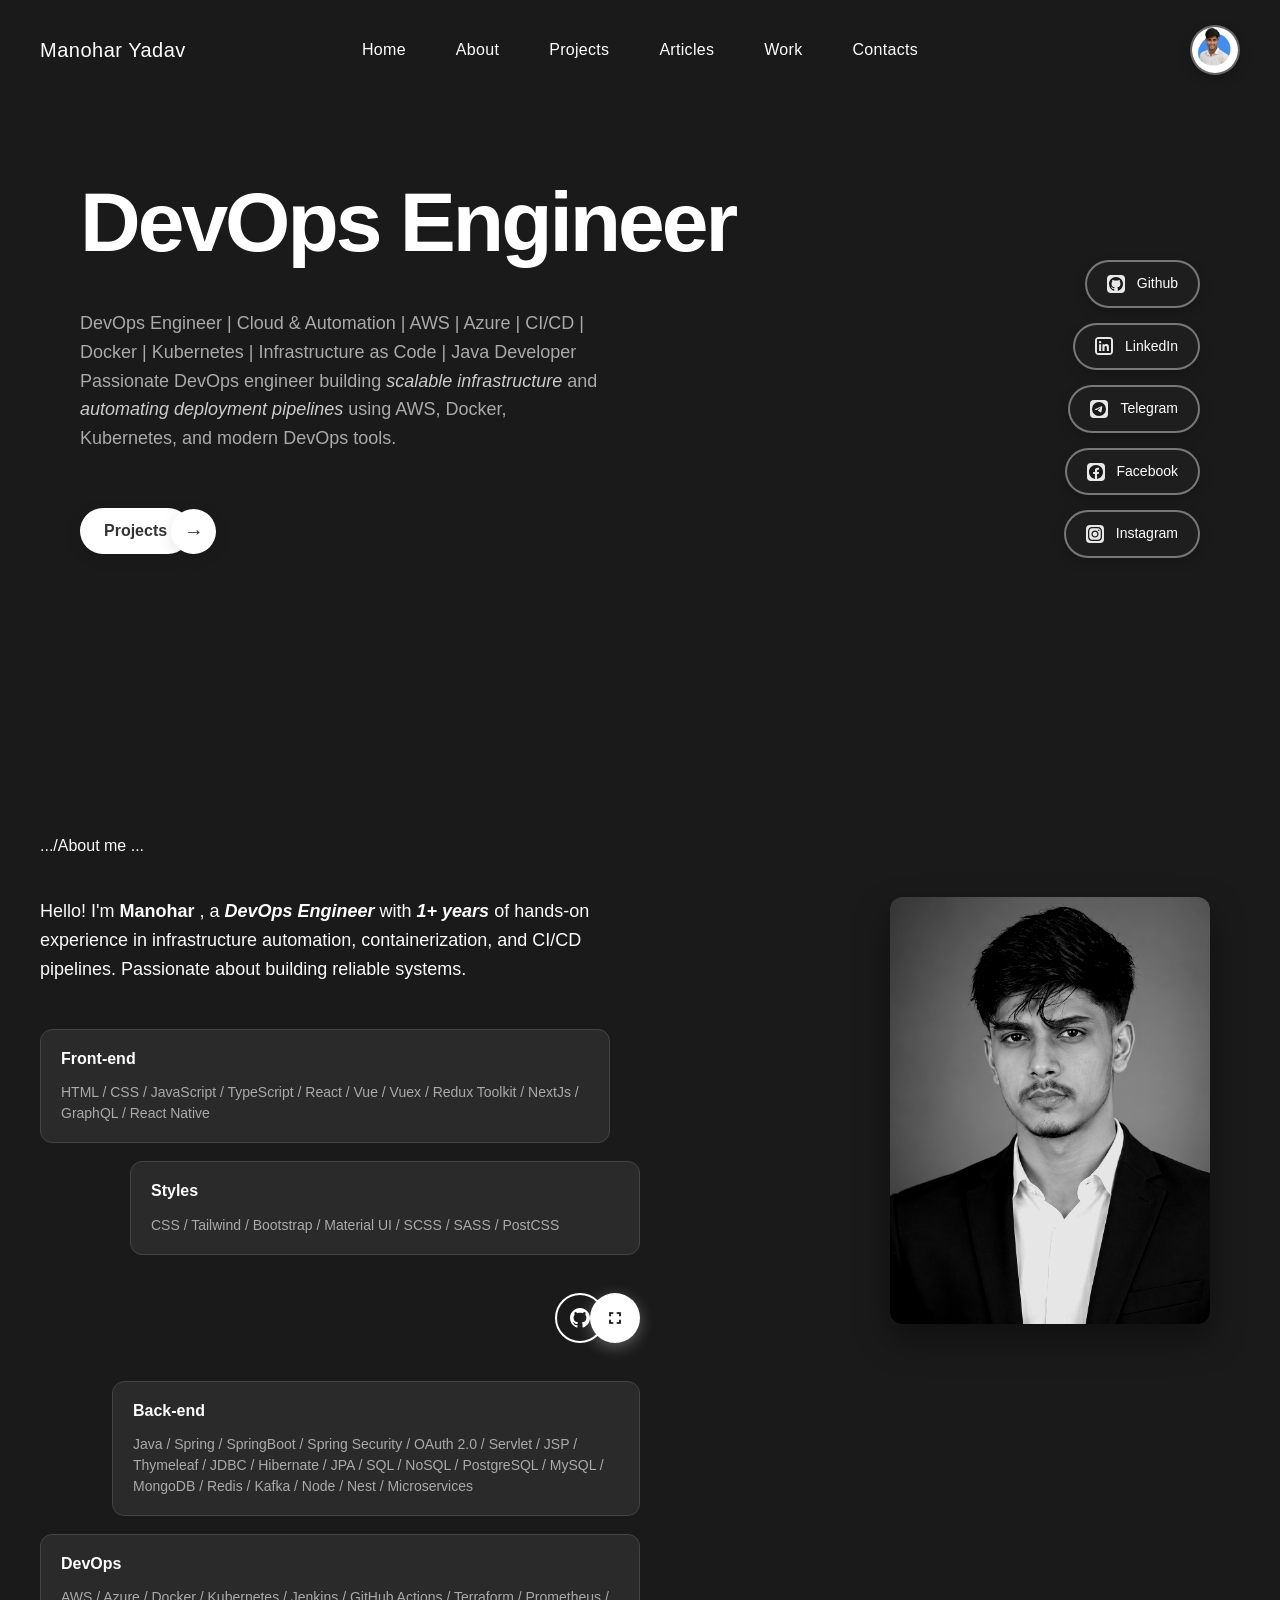
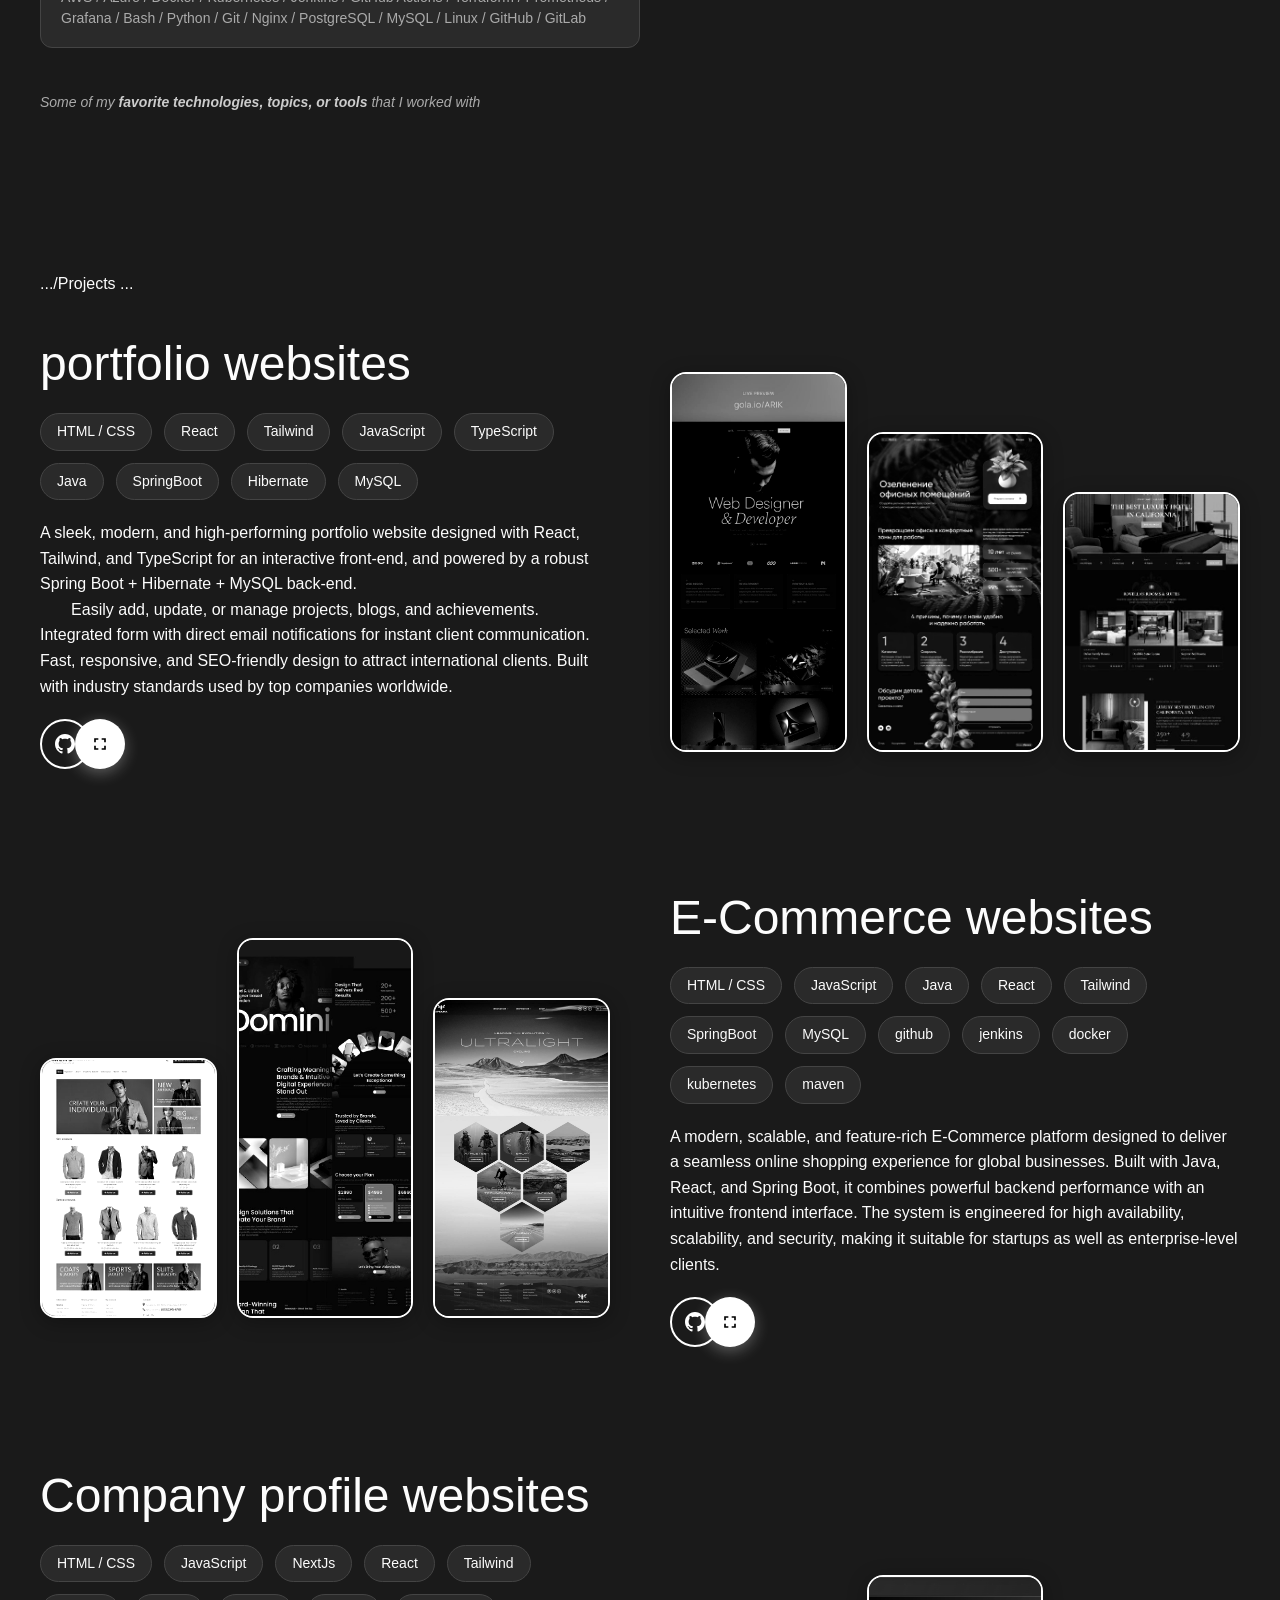
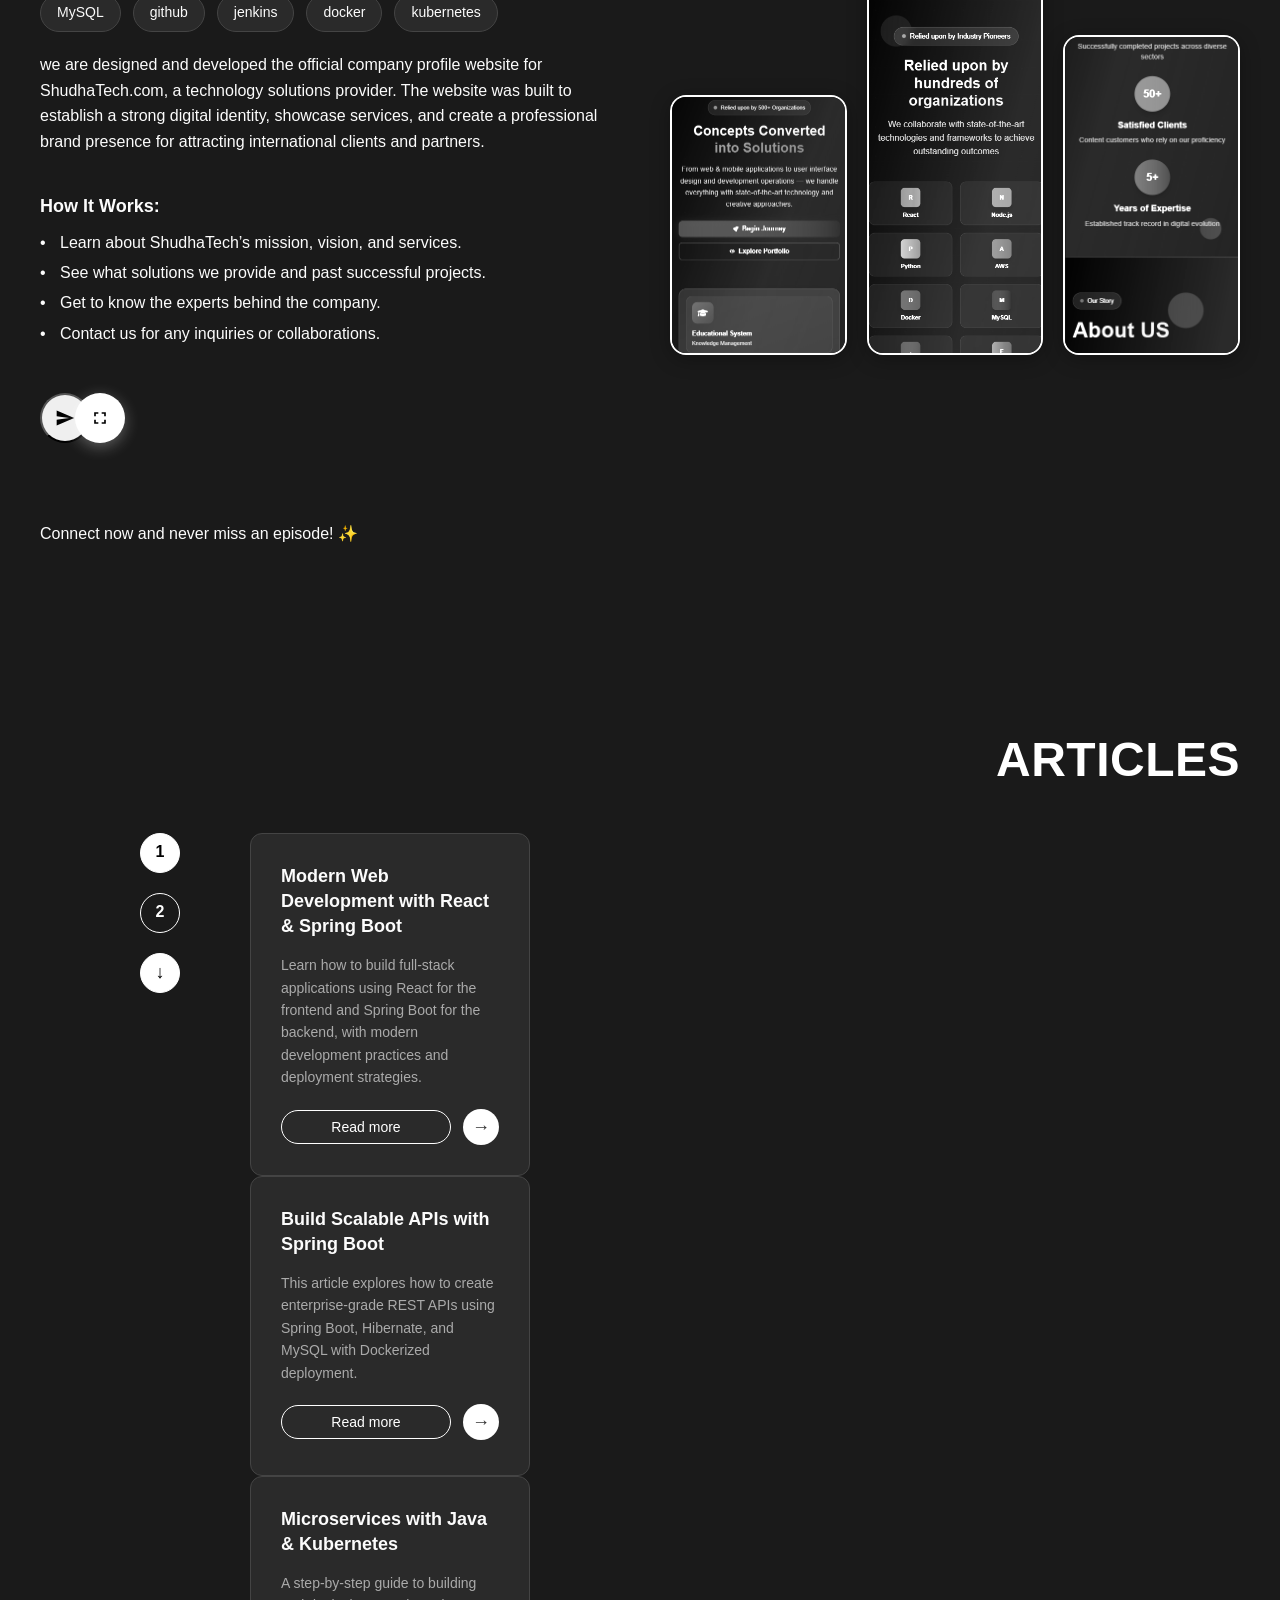
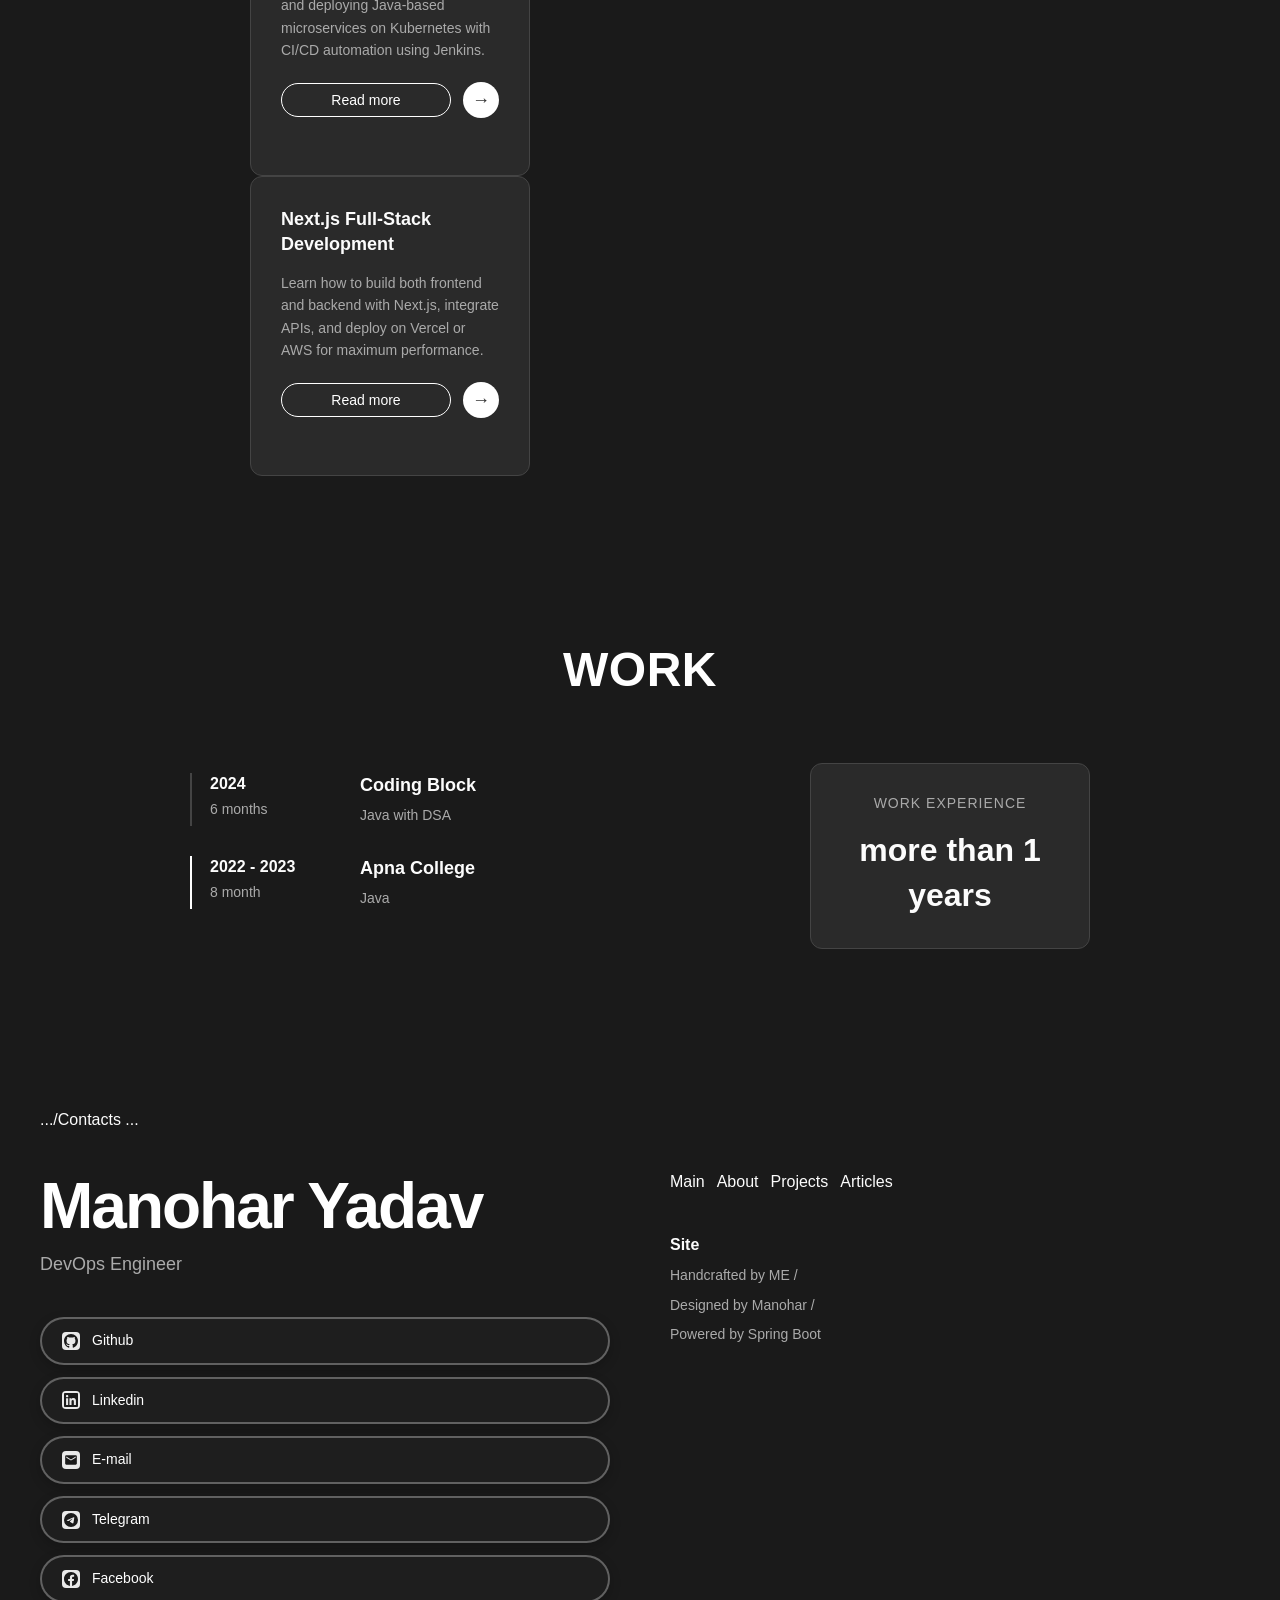
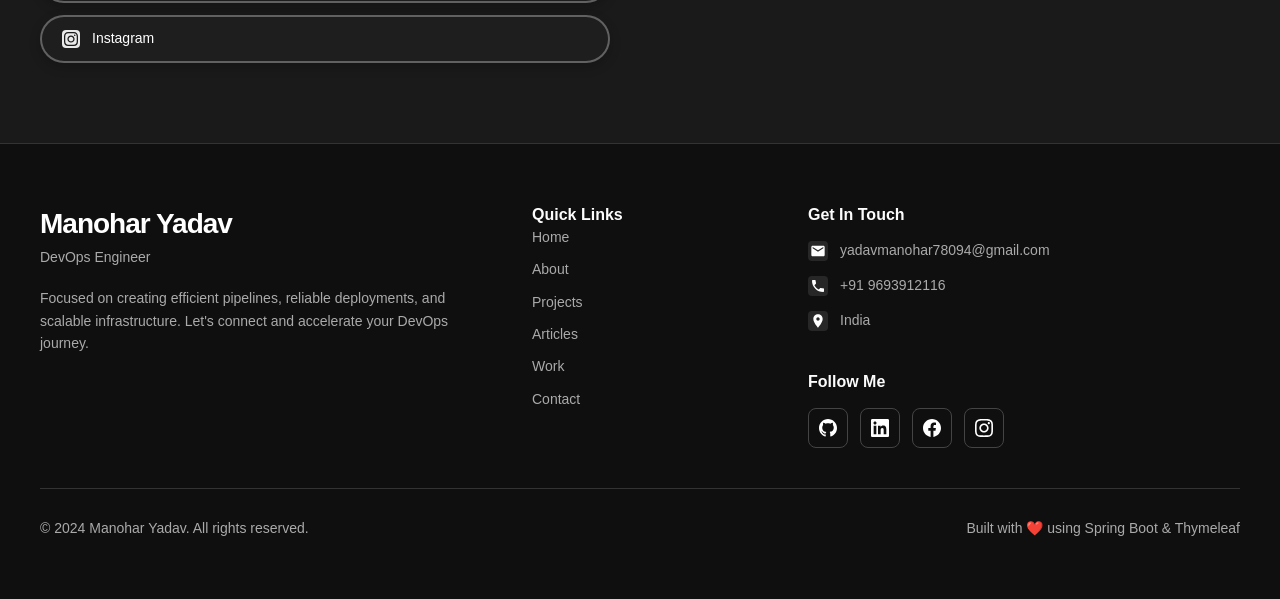
==== commit 38b05259: "Update index.html" ====
--- a/src/main/resources/templates/index.html
+++ b/src/main/resources/templates/index.html
@@ -4,7 +4,7 @@
     <meta charset="UTF-8">
     <meta name="viewport" content="width=device-width, initial-scale=1.0, viewport-fit=cover, user-scalable=no">
     <title>Itsmanoharyadav - DevOps Engineer</title>
-    <link rel="stylesheet" href="/css/style.css">
+    <link rel="stylesheet" href="../static/css/style.css">
 </head>
 <body>
     <!-- Header -->
@@ -21,7 +21,7 @@
             </ul>
             <div class="nav-controls">
                 <div class="profile-image">
-                    <img src="/images/profile.jpg" alt="Profile" class="profile-img">
+                    <img src="../static/images/profile.jpg" alt="Profile" class="profile-img">
                 </div>
                 <button class="mobile-menu-btn" id="mobileMenuBtn">
                     <span class="hamburger-line"></span>
@@ -68,7 +68,7 @@
                             <a href="https://github.com/itsmanoharyadav96" class="social-item">
                                 <div class="social-icon github">
                                     <svg width="16" height="16" viewBox="0 0 24 24" fill="currentColor">
-                                        <path d="M12 0c-6.626 0-12 5.373-12 12 0 5.302 3.438 9.8 8.207 11.387.599.111.793-.261.793-.577v-2.234c-3.338.726-4.033-1.416-4.033-1.416-.546-1.387-1.333-1[...]
+                                        <path d="M12 0c-6.626 0-12 5.373-12 12 0 5.302 3.438 9.8 8.207 11.387.599.111.793-.261.793-.577v-2.234c-3.338.726-4.033-1.416-4.033-1.416-.546-1.387-1.333-1.756-1.333-1.756-1.089-.745.083-.729.083-.729 1.205.084 1.839 1.237 1.839 1.237 1.07 1.834 2.807 1.304 3.492.997.107-.775.418-1.305.762-1.604-2.665-.305-5.467-1.334-5.467-5.931 0-1.311.469-2.381 1.236-3.221-.124-.303-.535-1.524.117-3.176 0 0 1.008-.322 3.301 1.23.957-.266 1.983-.399 3.003-.404 1.02.005 2.047.138 3.006.404 2.291-1.552 3.297-1.23 3.297-1.23.653 1.653.242 2.874.118 3.176.77.84 1.235 1.911 1.235 3.221 0 4.609-2.807 5.624-5.479 5.921.43.372.823 1.102.823 2.222v3.293c0 .319.192.694.801.576 4.765-1.589 8.199-6.086 8.199-11.386 0-6.627-5.373-12-12-12z"/>
                                     </svg>
                                 </div>
                                 <span>Github</span>
@@ -76,7 +76,7 @@
                             <a href="https://www.linkedin.com/in/itsmanoharyadav96/" class="social-item">
                                 <div class="social-icon linkedin">
                                     <svg width="16" height="16" viewBox="0 0 24 24" fill="currentColor">
-                                        <path d="M20.447 20.452h-3.554v-5.569c0-1.328-.027-3.037-1.852-3.037-1.853 0-2.136 1.445-2.136 2.939v5.667H9.351V9h3.414v1.561h.046c.477-.9 1.637-1.85 3.37-[...]
+                                        <path d="M20.447 20.452h-3.554v-5.569c0-1.328-.027-3.037-1.852-3.037-1.853 0-2.136 1.445-2.136 2.939v5.667H9.351V9h3.414v1.561h.046c.477-.9 1.637-1.85 3.37-1.85 3.601 0 4.267 2.37 4.267 5.455v6.286zM5.337 7.433c-1.144 0-2.063-.926-2.063-2.065 0-1.138.92-2.063 2.063-2.063 1.14 0 2.064.925 2.064 2.063 0 1.139-.925 2.065-2.064 2.065zm1.782 13.019H3.555V9h3.564v11.452zM22.225 0H1.771C.792 0 0 .774 0 1.729v20.542C0 23.227.792 24 1.771 24h20.451C23.2 24 24 23.227 24 22.271V1.729C24 .774 23.2 0 22.222 0h.003z"/>
                                     </svg>
                                 </div>
                                 <span>LinkedIn</span>
@@ -84,7 +84,7 @@
                             <a href="#" class="social-item">
                                 <div class="social-icon telegram">
                                     <svg width="16" height="16" viewBox="0 0 24 24" fill="currentColor">
-                                        <path d="M11.944 0A12 12 0 0 0 0 12a12 12 0 0 0 12 12 12 12 0 0 0 12-12A12 12 0 0 0 12 0a12 12 0 0 0-.056 0zm4.962 7.224c.1-.002.321.023.465.14a.506.506 0[...]
+                                        <path d="M11.944 0A12 12 0 0 0 0 12a12 12 0 0 0 12 12 12 12 0 0 0 12-12A12 12 0 0 0 12 0a12 12 0 0 0-.056 0zm4.962 7.224c.1-.002.321.023.465.14a.506.506 0 0 1 .171.325c.016.093.036.306.02.472-.18 1.898-.962 6.502-1.36 8.627-.168.9-.499 1.201-.82 1.23-.696.065-1.225-.46-1.9-.902-1.056-.693-1.653-1.124-2.678-1.8-1.185-.78-.417-1.21.258-1.91.177-.184 3.247-2.977 3.307-3.23.007-.032.014-.15-.056-.212s-.174-.041-.249-.024c-.106.024-1.793 1.14-5.061 3.345-.48.33-.913.49-1.302.48-.428-.008-1.252-.241-1.865-.44-.752-.245-1.349-.374-1.297-.789.027-.216.325-.437.893-.663 3.498-1.524 5.83-2.529 6.998-3.014 3.332-1.386 4.025-1.627 4.476-1.635z"/>
                                     </svg>
                                 </div>
                                 <span>Telegram</span>
@@ -92,7 +92,7 @@
                             <a href="https://www.facebook.com/manoharyadav.info/" class="social-item">
                                 <div class="social-icon facebook">
                                     <svg width="16" height="16" viewBox="0 0 24 24" fill="currentColor">
-                                        <path d="M24 12.073c0-6.627-5.373-12-12-12s-12 5.373-12 12c0 5.99 4.388 10.954 10.125 11.854v-8.385H7.078v-3.47h3.047V9.43c0-3.007 1.792-4.669 4.533-4.669 1[...]
+                                        <path d="M24 12.073c0-6.627-5.373-12-12-12s-12 5.373-12 12c0 5.99 4.388 10.954 10.125 11.854v-8.385H7.078v-3.47h3.047V9.43c0-3.007 1.792-4.669 4.533-4.669 1.312 0 2.686.235 2.686.235v2.953H15.83c-1.491 0-1.956.925-1.956 1.874v2.25h3.328l-.532 3.47h-2.796v8.385C19.612 23.027 24 18.062 24 12.073z"/>
                                     </svg>
                                 </div>
                                 <span>Facebook</span>
@@ -100,7 +100,7 @@
                             <a href="https://www.instagram.com/itsmanoharyadav_/" class="social-item">
                                 <div class="social-icon instagram">
                                     <svg width="16" height="16" viewBox="0 0 24 24" fill="currentColor">
-                                        <path d="M12 2.163c3.204 0 3.584.012 4.85.07 3.252.148 4.771 1.691 4.919 4.919.058 1.265.069 1.645.069 4.849 0 3.205-.012 3.584-.069 4.849-.149 3.225-1.664[...]
+                                        <path d="M12 2.163c3.204 0 3.584.012 4.85.07 3.252.148 4.771 1.691 4.919 4.919.058 1.265.069 1.645.069 4.849 0 3.205-.012 3.584-.069 4.849-.149 3.225-1.664 4.771-4.919 4.919-1.266.058-1.644.07-4.85.07-3.204 0-3.584-.012-4.849-.07-3.26-.149-4.771-1.699-4.919-4.92-.058-1.265-.07-1.644-.07-4.849 0-3.204.013-3.583.07-4.849.149-3.227 1.664-4.771 4.919-4.919 1.266-.057 1.645-.069 4.849-.069zm0-2.163c-3.259 0-3.667.014-4.947.072-4.358.2-6.78 2.618-6.98 6.98-.059 1.281-.073 1.689-.073 4.948 0 3.259.014 3.668.072 4.948.2 4.358 2.618 6.78 6.98 6.98 1.281.058 1.689.072 4.948.072 3.259 0 3.668-.014 4.948-.072 4.354-.2 6.782-2.618 6.979-6.98.059-1.28.073-1.689.073-4.948 0-3.259-.014-3.667-.072-4.947-.196-4.354-2.617-6.78-6.979-6.98-1.281-.059-1.69-.073-4.949-.073zm0 5.838c-3.403 0-6.162 2.759-6.162 6.162s2.759 6.163 6.162 6.163 6.162-2.759 6.162-6.163c0-3.403-2.759-6.162-6.162-6.162zm0 10.162c-2.209 0-4-1.79-4-4 0-2.209 1.791-4 4-4s4 1.791 4 4c0 2.21-1.791 4-4 4zm6.406-11.845c-.796 0-1.441.645-1.441 1.44s.645 1.44 1.441 1.44c.795 0 1.439-.645 1.439-1.44s-.644-1.44-1.439-1.44z"/>
                                     </svg>
                                 </div>
                                 <span>Instagram</span>
@@ -122,7 +122,7 @@
                     <div class="about-left">
                         <div class="about-intro">
                             <p>
-                                Hello! I'm <strong> Manohar </strong>, a <strong><em> DevOps Engineer </strong></em> with <strong><em> 1+ years </em></strong> of hands-on experience in infrastruc[...]
+                                Hello! I'm <strong> Manohar </strong>, a <strong><em> DevOps Engineer </strong></em> with <strong><em> 1+ years </em></strong> of hands-on experience in infrastructure automation, containerization, and CI/CD pipelines. Passionate about building reliable systems.
                             </p>
                         </div>
                         
@@ -144,7 +144,7 @@
                             <div class="about-actions">
                                 <button class="action-btn github-btn">
                                     <svg width="20" height="20" viewBox="0 0 24 24" fill="currentColor">
-                                        <path d="M12 0c-6.626 0-12 5.373-12 12 0 5.302 3.438 9.8 8.207 11.387.599.111.793-.261.793-.577v-2.234c-3.338.726-4.033-1.416-4.033-1.416-.546-1.387-1.333-[...]
+                                        <path d="M12 0c-6.626 0-12 5.373-12 12 0 5.302 3.438 9.8 8.207 11.387.599.111.793-.261.793-.577v-2.234c-3.338.726-4.033-1.416-4.033-1.416-.546-1.387-1.333-1.756-1.333-1.756-1.089-.745.083-.729.083-.729 1.205.084 1.839 1.237 1.839 1.237 1.07 1.834 2.807 1.304 3.492.997.107-.775.418-1.305.762-1.604-2.665-.305-5.467-1.334-5.467-5.931 0-1.311.469-2.381 1.236-3.221-.124-.303-.535-1.524.117-3.176 0 0 1.008-.322 3.301 1.23.957-.266 1.983-.399 3.003-.404 1.02.005 2.047.138 3.006.404 2.291-1.552 3.297-1.23 3.297-1.23.653 1.653.242 2.874.118 3.176.77.84 1.235 1.911 1.235 3.221 0 4.609-2.807 5.624-5.479 5.921.43.372.823 1.102.823 2.222v3.293c0 .319.192.694.801.576 4.765-1.589 8.199-6.086 8.199-11.386 0-6.627-5.373-12-12-12z"/>
                                     </svg>
                                 </button>
                                 <button class="action-btn external-btn" id="heroExternalBtn">
@@ -157,14 +157,14 @@
                             <div class="skill-card">
                                 <h3 class="skill-title">Back-end</h3>
                                 <div class="skill-techs">
-                                    Java / Spring / SpringBoot / Spring Security / OAuth 2.0  / Servlet / JSP / Thymeleaf / JDBC / Hibernate / JPA / SQL / NoSQL / PostgreSQL / MySQL / MongoDB / R[...]
+                                    Java / Spring / SpringBoot / Spring Security / OAuth 2.0  / Servlet / JSP / Thymeleaf / JDBC / Hibernate / JPA / SQL / NoSQL / PostgreSQL / MySQL / MongoDB / Redis / Kafka / Node / Nest / Microservices
                                 </div>
                             </div>
                             
                             <div class="skill-card">
                                 <h3 class="skill-title">DevOps</h3>
                                 <div class="skill-techs">
-                                    AWS / Azure / Docker / Kubernetes / Jenkins / GitHub Actions / Terraform / Prometheus / Grafana / Bash / Python / Git / Nginx / PostgreSQL / MySQL / Linux / Gi[...]
+                                    AWS / Azure / Docker / Kubernetes / Jenkins / GitHub Actions / Terraform / Prometheus / Grafana / Bash / Python / Git / Nginx / PostgreSQL / MySQL / Linux / GitHub / GitLab
                                 </div>
                             </div>
                         </div>
@@ -177,8 +177,8 @@
                     <div class="about-right">
                         <div class="profile-picture">
                             <!-- <img src="/images/profile_.jpg" alt="Manohar Yadav - DevOps Engineer" /> -->
-                             <img src="/images/Profile_Pic2.png" alt="Manohar Yadav - DevOps Engineer" />
-                            <!-- <div class="badge-base LI-profile-badge" data-locale="en_US" data-size="large" data-theme="dark" data-type="HORIZONTAL" data-vanity="itsmanoharyadav96" data-versi[...]
+                             <img src="../static/images/Profile_Pic2.png" alt="Manohar Yadav - DevOps Engineer" />
+                            <!-- <div class="badge-base LI-profile-badge" data-locale="en_US" data-size="large" data-theme="dark" data-type="HORIZONTAL" data-vanity="itsmanoharyadav96" data-version="v1"><a class="badge-base__link LI-simple-link" href="https://in.linkedin.com/in/itsmanoharyadav96?trk=profile-badge">Manohar Yadav</a></div> -->
               
                         </div>
                     </div>
@@ -211,13 +211,13 @@
                                     <span class="tech-tag">MySQL</span>
                                 </div>
                                 <p class="project-description">
-                                    A sleek, modern, and high-performing portfolio website designed with React, Tailwind, and TypeScript for an interactive front-end, and powered by a robust Spri[...]
-                                    Easily add, update, or manage projects, blogs, and achievements. Integrated form with direct email notifications for instant client communication. Fast, respon[...]
+                                    A sleek, modern, and high-performing portfolio website designed with React, Tailwind, and TypeScript for an interactive front-end, and powered by a robust Spring Boot + Hibernate + MySQL back-end. <br> &nbsp;&nbsp;&nbsp;&nbsp;&nbsp;&nbsp;
+                                    Easily add, update, or manage projects, blogs, and achievements. Integrated form with direct email notifications for instant client communication. Fast, responsive, and SEO-friendly design to attract international clients. Built with industry standards used by top companies worldwide.                    </p>
                                 <div class="project-actions">
                                     
                                     <button class="action-btn github-btn">
                                         <svg width="20" height="20" viewBox="0 0 24 24" fill="currentColor">
-                                            <path d="M12 0c-6.626 0-12 5.373-12 12 0 5.302 3.438 9.8 8.207 11.387.599.111.793-.261.793-.577v-2.234c-3.338.726-4.033-1.416-4.033-1.416-.546-1.387-1.[...]
+                                            <path d="M12 0c-6.626 0-12 5.373-12 12 0 5.302 3.438 9.8 8.207 11.387.599.111.793-.261.793-.577v-2.234c-3.338.726-4.033-1.416-4.033-1.416-.546-1.387-1.333-1.756-1.333-1.756-1.089-.745.083-.729.083-.729 1.205.084 1.839 1.237 1.839 1.237 1.07 1.834 2.807 1.304 3.492.997.107-.775.418-1.305.762-1.604-2.665-.305-5.467-1.334-5.467-5.931 0-1.311.469-2.381 1.236-3.221-.124-.303-.535-1.524.117-3.176 0 0 1.008-.322 3.301 1.23.957-.266 1.983-.399 3.003-.404 1.02.005 2.047.138 3.006.404 2.291-1.552 3.297-1.23 3.297-1.23.653 1.653.242 2.874.118 3.176.77.84 1.235 1.911 1.235 3.221 0 4.609-2.807 5.624-5.479 5.921.43.372.823 1.102.823 2.222v3.293c0 .319.192.694.801.576 4.765-1.589 8.199-6.086 8.199-11.386 0-6.627-5.373-12-12-12z"/>
                                         </svg>
                                     </button>
 
@@ -231,13 +231,13 @@
                             <div class="project-visual">
                                 <div class="modern-showcase">
                                     <div class="image-container large-container">
-                                        <img src="/images/1st.jpg" alt="Gostat Dashboard" class="modern-image">
+                                        <img src="../static/images/1st.jpg" alt="Gostat Dashboard" class="modern-image">
                                             </div>
                                     <div class="image-container medium-container">
-                                        <img src="/images/2nd.jpg" alt="Gostat API" class="modern-image">
+                                        <img src="../static/images/2nd.jpg" alt="Gostat API" class="modern-image">
                                         </div>
                                     <div class="image-container small-container">
-                                        <img src="/images/3rd.jpg" alt="Gostat Metrics" class="modern-image">
+                                        <img src="../static/images/3rd.jpg" alt="Gostat Metrics" class="modern-image">
                                     </div>
                                 </div>
                             </div>
@@ -250,13 +250,13 @@
                             <div class="project-visual">
                                 <div class="modern-showcase">
                                     <div class="image-container small-container">
-                                        <img src="/images/4th.jpg" alt="Anime Mobile App" class="modern-image">
+                                        <img src="../static/images/4th.jpg" alt="Anime Mobile App" class="modern-image">
                                     </div>
                                     <div class="image-container large-container">
-                                        <img src="/images/5th.jpg" alt="Anime Dashboard" class="modern-image">
+                                        <img src="../static/images/5th.jpg" alt="Anime Dashboard" class="modern-image">
                                     </div>
                                     <div class="image-container medium-container">
-                                        <img src="/images/6th.jpg" alt="Anime Notifications" class="modern-image">
+                                        <img src="../static/images/6th.jpg" alt="Anime Notifications" class="modern-image">
                                     </div>
                                 </div>
                             </div>
@@ -280,12 +280,12 @@
                                     
                                 </div>
                                 <p class="project-description">
-                                    A modern, scalable, and feature-rich E-Commerce platform designed to deliver a seamless online shopping experience for global businesses. Built with Java, Reac[...]
+                                    A modern, scalable, and feature-rich E-Commerce platform designed to deliver a seamless online shopping experience for global businesses. Built with Java, React, and Spring Boot, it combines powerful backend performance with an intuitive frontend interface. The system is engineered for high availability, scalability, and security, making it suitable for startups as well as enterprise-level clients.
                                 </p>
                                 <div class="project-actions">
                                     <button class="action-btn github-btn">
                                         <svg width="20" height="20" viewBox="0 0 24 24" fill="currentColor">
-                                            <path d="M12 0c-6.626 0-12 5.373-12 12 0 5.302 3.438 9.8 8.207 11.387.599.111.793-.261.793-.577v-2.234c-3.338.726-4.033-1.416-4.033-1.416-.546-1.387-1.[...]
+                                            <path d="M12 0c-6.626 0-12 5.373-12 12 0 5.302 3.438 9.8 8.207 11.387.599.111.793-.261.793-.577v-2.234c-3.338.726-4.033-1.416-4.033-1.416-.546-1.387-1.333-1.756-1.333-1.756-1.089-.745.083-.729.083-.729 1.205.084 1.839 1.237 1.839 1.237 1.07 1.834 2.807 1.304 3.492.997.107-.775.418-1.305.762-1.604-2.665-.305-5.467-1.334-5.467-5.931 0-1.311.469-2.381 1.236-3.221-.124-.303-.535-1.524.117-3.176 0 0 1.008-.322 3.301 1.23.957-.266 1.983-.399 3.003-.404 1.02.005 2.047.138 3.006.404 2.291-1.552 3.297-1.23 3.297-1.23.653 1.653.242 2.874.118 3.176.77.84 1.235 1.911 1.235 3.221 0 4.609-2.807 5.624-5.479 5.921.43.372.823 1.102.823 2.222v3.293c0 .319.192.694.801.576 4.765-1.589 8.199-6.086 8.199-11.386 0-6.627-5.373-12-12-12z"/>
                                         </svg>
                                     </button>
                                     <button class="action-btn external-btn" id="kanaMasterDetailsBtn">
@@ -314,19 +314,19 @@
                                     <span class="tech-tag">jenkins</span>
                                     <span class="tech-tag">docker</span>
                                     <span class="tech-tag">kubernetes</span>
-                                  
+                                 
                                     
                                 </div>
                                 <p class="project-description">
-                                    we are  designed and developed the official company profile website for ShudhaTech.com, a technology solutions provider. The website was built to establish a s[...]
+                                    we are  designed and developed the official company profile website for ShudhaTech.com, a technology solutions provider. The website was built to establish a strong digital identity, showcase services, and create a professional brand presence for attracting international clients and partners.                                <div class="how-it-works">
                                     <h4>How It Works:</h4>
                                     <ul>
-                                        <li>Learn about ShudhaTech's mission, vision, and services.</li>
+                                        <li>Learn about ShudhaTech’s mission, vision, and services.</li>
                                         <li>See what solutions we provide and past successful projects.</li>
                                         <li> Get to know the experts behind the company.</li>
                                         <li>Contact us for any inquiries or collaborations.</li>
                                     </ul>
-                                </p>
+                                </div>
                                 
                                 <div class="project-actions">
                                     <button class="action-btn send-btn">
@@ -344,16 +344,16 @@
                             <div class="project-visual">
                                 <div class="modern-showcase">
                                     <div class="image-container small-container">
-                                        <img src="/images/s1.png" alt="Anime Mobile App" class="modern-image">
-                                         </div>
+                                        <img src="../static/images/s1.png" alt="Anime Mobile App" class="modern-image">
+                                        </div>
                                     <div class="image-container large-container">
-                                        <img src="/images/s2.png" alt="Anime Dashboard" class="modern-image">
+                                        <img src="../static/images/s2.png" alt="Anime Dashboard" class="modern-image">
                                     </div>
                                     <div class="image-container medium-container">
-                                        <img src="/images/s3.png" alt="Anime Notifications" class="modern-image">
-                                         </div>
-                                     </div>
-                                         </div>
+                                        <img src="../static/images/s3.png" alt="Anime Notifications" class="modern-image">
+                                        </div>
+                                    </div>
+                                        </div>
 
                             <p class="cta">Connect now and never miss an episode! ✨</p>
                         </div>
@@ -379,11 +379,11 @@
                     
                     <!-- Articles Grid -->
                     <div class="articles-grid">
-                        <!-- Article Card 1 -->
+                        <div class="articles-track" id="articlesTrack">
                         <div class="article-card">
                             <div class="article-content">
                                 <h3>Modern Web Development with React & Spring Boot</h3>
-                                <p>Learn how to build full-stack applications using React for the frontend and Spring Boot for the backend, with modern development practices and deployment strate[...]
+                                <p>Learn how to build full-stack applications using React for the frontend and Spring Boot for the backend, with modern development practices and deployment strategies.</p>
                                 <div class="article-actions">
                                     <button class="read-more-btn" id="article1ReadMoreBtn">Read more</button>
                                     <button class="arrow-btn" id="article1ArrowBtn">
@@ -518,6 +518,7 @@
                                     </button>
                                 </div>
                             </div>
+                        </div>
                         </div>
                     </div>
                 </div>
@@ -528,7 +529,7 @@
         <section id="work" class="work-section">
             <div class="container">
                 <div class="work-header">
-                    <h2>Work</h2>
+                    <h2>WORK</h2>
                 </div>
                 
                 <div class="work-container">
@@ -536,33 +537,32 @@
                         <!-- Work Entry 1 -->
                         <div class="work-entry">
                             <div class="work-years">
-                                <span class="year-range">2024 </span>
-                                <span class="duration"> 6 months</span>
+                                <span class="year-range">2024</span>
+                                <span class="duration">6 months</span>
                             </div>
                             <div class="work-details">
                                 <div class="company">Coding Block</div>
-                                <div class="role"> Java with DSA</div>
+                                <div class="role">Java with DSA</div>
                             </div>
                         </div>
 
                         <!-- Work Entry 2 (Active/Highlighted) -->
                         <div class="work-entry active">
-                            <div class="work-indicator"></div>
                             <div class="work-years">
                                 <span class="year-range">2022 - 2023</span>
                                 <span class="duration">8 month</span>
                             </div>
                             <div class="work-details">
-                                <div class="company">Apna College </div>
-                                <div class="role">java </div>
-                            </div>
-                        </div>
-
-                    
+                                <div class="company">Apna College</div>
+                                <div class="role">Java</div>
+                            </div>
+                        </div>
+
+                        <div class="work-divider"></div>
                     </div>
                     
                     <div class="work-summary">
-                        <div class="summary-label">Work experience</div>
+                        <div class="summary-label">WORK EXPERIENCE</div>
                         <div class="summary-total">more than 1 years</div>
                     </div>
                 </div>
@@ -585,6 +585,62 @@
                             </h1>
                             <p class="contact-title">DevOps Engineer</p>
                         </div>
+                        
+                        <div class="social-buttons">
+                            <a href="https://github.com/Manoharyadav7080" class="social-button">
+                                <div class="social-icon">
+                                    <svg width="20" height="20" viewBox="0 0 24 24" fill="currentColor">
+                                        <path d="M12 0c-6.626 0-12 5.373-12 12 0 5.302 3.438 9.8 8.207 11.387.599.111.793-.261.793-.577v-2.234c-3.338.726-4.033-1.416-4.033-1.416-.546-1.387-1.333-1.756-1.333-1.756-1.089-.745.083-.729.083-.729 1.205.084 1.839 1.237 1.839 1.237 1.07 1.834 2.807 1.304 3.492.997.107-.775.418-1.305.762-1.604-2.665-.305-5.467-1.334-5.467-5.931 0-1.311.469-2.381 1.236-3.221-.124-.303-.535-1.524.117-3.176 0 0 1.008-.322 3.301 1.23.957-.266 1.983-.399 3.003-.404 1.02.005 2.047.138 3.006.404 2.291-1.552 3.297-1.23 3.297-1.23.653 1.653.242 2.874.118 3.176.77.84 1.235 1.911 1.235 3.221 0 4.609-2.807 5.624-5.479 5.921.43.372.823 1.102.823 2.222v3.293c0 .319.192.694.801.576 4.765-1.589 8.199-6.086 8.199-11.386 0-6.627-5.373-12-12-12z"/>
+                                    </svg>
+                                </div>
+                                <span>Github</span>
+                            </a>
+                            
+                            <a href="https://www.linkedin.com/in/manohaharyadav/" class="social-button">
+                                <div class="social-icon">
+                                    <svg width="20" height="20" viewBox="0 0 24 24" fill="currentColor">
+                                        <path d="M20.447 20.452h-3.554v-5.569c0-1.328-.027-3.037-1.852-3.037-1.853 0-2.136 1.445-2.136 2.939v5.667H9.351V9h3.414v1.561h.046c.477-.9 1.637-1.85 3.37-1.85 3.601 0 4.267 2.37 4.267 5.455v6.286zM5.337 7.433c-1.144 0-2.063-.926-2.063-2.065 0-1.138.92-2.063 2.063-2.063 1.14 0 2.064.925 2.064 2.063 0 1.139-.925 2.065-2.064 2.065zm1.782 13.019H3.555V9h3.564v11.452zM22.225 0H1.771C.792 0 0 .774 0 1.729v20.542C0 23.227.792 24 1.771 24h20.451C23.2 24 24 23.227 24 22.271V1.729C24 .774 23.2 0 22.222 0h.003z"/>
+                                    </svg>
+                                </div>
+                                <span>Linkedin</span>
+                            </a>
+                            
+                            <a href="mailto:manoharyadav.info@gmail.com" class="social-button">
+                                <div class="social-icon">
+                                    <svg width="20" height="20" viewBox="0 0 24 24" fill="currentColor">
+                                        <path d="M20 4H4c-1.1 0-1.99.9-1.99 2L2 18c0 1.1.9 2 2 2h16c1.1 0 2-.9 2-2V6c0-1.1-.9-2-2-2zm0 4l-8 5-8-5V6l8 5 8-5v2z"/>
+                                    </svg>
+                                </div>
+                                <span>E-mail</span>
+                            </a>
+                            
+                            <a href="#" class="social-button">
+                                <div class="social-icon">
+                                    <svg width="20" height="20" viewBox="0 0 24 24" fill="currentColor">
+                                        <path d="M11.944 0A12 12 0 0 0 0 12a12 12 0 0 0 12 12 12 12 0 0 0 12-12A12 12 0 0 0 12 0a12 12 0 0 0-.056 0zm4.962 7.224c.1-.002.321.023.465.14a.506.506 0 0 1 .171.325c.016.093.036.306.02.472-.18 1.898-.962 6.502-1.36 8.627-.168.9-.499 1.201-.82 1.23-.696.065-1.225-.46-1.9-.902-1.056-.693-1.653-1.124-2.678-1.8-1.185-.78-.417-1.21.258-1.91.177-.184 3.247-2.977 3.307-3.23.007-.032.014-.15-.056-.212s-.174-.041-.249-.024c-.106.024-1.793 1.14-5.061 3.345-.48.33-.913.49-1.302.48-.428-.008-1.252-.241-1.865-.44-.752-.245-1.349-.374-1.297-.789.027-.216.325-.437.893-.663 3.498-1.524 5.83-2.529 6.998-3.014 3.332-1.386 4.025-1.627 4.476-1.635z"/>
+                                    </svg>
+                                </div>
+                                <span>Telegram</span>
+                            </a>
+                            
+                            <a href="https://www.facebook.com/manoharyadav.info/" class="social-button">
+                                <div class="social-icon">
+                                    <svg width="20" height="20" viewBox="0 0 24 24" fill="currentColor">
+                                        <path d="M24 12.073c0-6.627-5.373-12-12-12s-12 5.373-12 12c0 5.99 4.388 10.954 10.125 11.854v-8.385H7.078v-3.47h3.047V9.43c0-3.007 1.792-4.669 4.533-4.669 1.312 0 2.686.235 2.686.235v2.953H15.83c-1.491 0-1.956.925-1.956 1.874v2.25h3.328l-.532 3.47h-2.796v8.385C19.612 23.027 24 18.062 24 12.073z"/>
+                                    </svg>
+                                </div>
+                                <span>Facebook</span>
+                            </a>
+                            
+                            <a href="https://www.instagram.com/itsmanoharyadav_/" class="social-button">
+                                <div class="social-icon">
+                                    <svg width="20" height="20" viewBox="0 0 24 24" fill="currentColor">
+                                        <path d="M12 2.163c3.204 0 3.584.012 4.85.07 3.252.148 4.771 1.691 4.919 4.919.058 1.265.069 1.645.069 4.849 0 3.205-.012 3.584-.069 4.849-.149 3.225-1.664 4.771-4.919 4.919-1.266.058-1.644.07-4.85.07-3.204 0-3.584-.012-4.849-.07-3.26-.149-4.771-1.699-4.919-4.92-.058-1.265-.07-1.644-.07-4.849 0-3.204.013-3.583.07-4.849.149-3.227 1.664-4.771 4.919-4.919 1.266-.057 1.645-.069 4.849-.069zm0-2.163c-3.259 0-3.667.014-4.947.072-4.358.2-6.78 2.618-6.98 6.98-.059 1.281-.073 1.689-.073 4.948 0 3.259.014 3.668.072 4.948.2 4.358 2.618 6.78 6.98 6.98 1.281.058 1.689.072 4.948.072 3.259 0 3.668-.014 4.948-.072 4.354-.2 6.782-2.618 6.979-6.98.059-1.28.073-1.689.073-4.948 0-3.259-.014-3.667-.072-4.947-.196-4.354-2.617-6.78-6.979-6.98-1.281-.059-1.69-.073-4.949-.073zm0 5.838c-3.403 0-6.162 2.759-6.162 6.162s2.759 6.163 6.162 6.163 6.162-2.759 6.162-6.163c0-3.403-2.759-6.162-6.162-6.162zm0 10.162c-2.209 0-4-1.79-4-4 0-2.209 1.791-4 4-4s4 1.791 4 4c0 2.21-1.791 4-4 4zm6.406-11.845c-.796 0-1.441.645-1.441 1.44s.645 1.44 1.441 1.44c.795 0 1.439-.645 1.439-1.44s-.644-1.44-1.439-1.44z"/>
+                                    </svg>
+                                </div>
+                                <span>Instagram</span>
+                            </a>
+                        </div>
                     </div>
                     
                     <div class="contacts-right">
@@ -600,44 +656,6 @@
                             <p>Handcrafted by ME /</p>
                             <p>Designed by Manohar /</p>
                             <p>Powered by Spring Boot</p>
-                        </div>
-                        
-                        <div class="social-buttons">
-                            <a href="https://github.com/Manoharyadav7080" class="social-button">
-                                <svg width="20" height="20" viewBox="0 0 24 24" fill="currentColor">
-                                    <path d="M12 0c-6.626 0-12 5.373-12 12 0 5.302 3.438 9.8 8.207 11.387.599.111.793-.261.793-.577v-2.234c-3.338.726-4.033-1.416-4.033-1.416-.546-1.387-1.333-[...]
-                                    </svg>
-                            </a>
-                            
-                            <a href="https://www.linkedin.com/in/manohaharyadav/" class="social-button">
-                                <svg width="20" height="20" viewBox="0 0 24 24" fill="currentColor">
-                                    <path d="M20.447 20.452h-3.554v-5.569c0-1.328-.027-3.037-1.852-3.037-1.853 0-2.136 1.445-2.136 2.939v5.667H9.351V9h3.414v1.561h.046c.477-.9 1.637-1.85 3.37[...]
-                                    </svg>
-                            </a>
-                            
-                            <a href="mailto:manoharyadav.info@gmail.com" class="social-button">
-                                <svg width="20" height="20" viewBox="0 0 24 24" fill="currentColor">
-                                    <path d="M20 4H4c-1.1 0-1.99.9-1.99 2L2 18c0 1.1.9 2 2 2h16c1.1 0 2-.9 2-2V6c0-1.1-.9-2-2-2zm0 4l-8 5-8-5V6l8 5 8-5v2z"/>
-                                    </svg>
-                            </a>
-                            
-                            <a href="#" class="social-button">
-                                <svg width="20" height="20" viewBox="0 0 24 24" fill="currentColor">
-                                    <path d="M11.944 0A12 12 0 0 0 0 12a12 12 0 0 0 12 12 12 12 0 0 0 12-12A12 12 0 0 0 12 0a12 12 0 0 0-.056 0zm4.962 7.224c.1-.002.321.023.465.14a.506.506 0 [...]
-                                    </svg>
-                            </a>
-                            
-                            <a href="https://www.facebook.com/manoharyadav.info/" class="social-button">
-                                <svg width="20" height="20" viewBox="0 0 24 24" fill="currentColor">
-                                    <path d="M24 12.073c0-6.627-5.373-12-12-12s-12 5.373-12 12c0 5.99 4.388 10.954 10.125 11.854v-8.385H7.078v-3.47h3.047V9.43c0-3.007 1.792-4.669 4.533-4.669 [...]
-                                    </svg>
-                            </a>
-                            
-                            <a href="https://www.instagram.com/itsmanoharyadav_/" class="social-button">
-                                <svg width="20" height="20" viewBox="0 0 24 24" fill="currentColor">
-                                    <path d="M12 2.163c3.204 0 3.584.012 4.85.07 3.252.148 4.771 1.691 4.919 4.919.058 1.265.069 1.645.069 4.849 0 3.205-.012 3.584-.069 4.849-.149 3.225-1.664[...]
-                                    </svg>
-                            </a>
                         </div>
                     </div>
                 </div>
@@ -689,7 +707,7 @@
                             <div class="contact-item">
                                 <div class="contact-icon">
                                     <svg width="16" height="16" viewBox="0 0 24 24" fill="currentColor">
-                                        <path d="M6.62 10.79c1.44 2.83 3.76 5.14 6.59 6.59l2.2-2.2c.27-.27.67-.36 1.02-.24 1.12.37 2.33.57 3.57.57.55 0 1 .45 1 1V20c0 .55-.45 1-1 1-9.39 0-17-7.61[...]
+                                        <path d="M6.62 10.79c1.44 2.83 3.76 5.14 6.59 6.59l2.2-2.2c.27-.27.67-.36 1.02-.24 1.12.37 2.33.57 3.57.57.55 0 1 .45 1 1V20c0 .55-.45 1-1 1-9.39 0-17-7.61-17-17 0-.55.45-1 1-1h3.5c.55 0 1 .45 1 1 0 1.25.2 2.45.57 3.57.11.35.03.74-.25 1.02l-2.2 2.2z"/>
                                     </svg>
                                 </div>
                                 <span>+91 9693912116</span>
@@ -697,7 +715,7 @@
                             <div class="contact-item">
                                 <div class="contact-icon">
                                     <svg width="16" height="16" viewBox="0 0 24 24" fill="currentColor">
-                                        <path d="M12 2C8.13 2 5 5.13 5 9c0 5.25 7 13 7 13s7-7.75 7-13c0-3.87-3.13-7-7-7zm0 9.5c-1.38 0-2.5-1.12-2.5-2.5s1.12-2.5 2.5-2.5 2.5 1.12 2.5 2.5-1.12 2.5-[...]
+                                        <path d="M12 2C8.13 2 5 5.13 5 9c0 5.25 7 13 7 13s7-7.75 7-13c0-3.87-3.13-7-7-7zm0 9.5c-1.38 0-2.5-1.12-2.5-2.5s1.12-2.5 2.5-2.5 2.5 1.12 2.5 2.5-1.12 2.5-2.5 2.5z"/>
                                     </svg>
                                 </div>
                                 <span>India </span>
@@ -710,23 +728,23 @@
                         <div class="social-links">
                             <a href="https://github.com/Manoharyadav7080" class="social-link" aria-label="GitHub">
                                 <svg width="18" height="18" viewBox="0 0 24 24" fill="currentColor">
-                                    <path d="M12 0c-6.626 0-12 5.373-12 12 0 5.302 3.438 9.8 8.207 11.387.599.111.793-.261.793-.577v-2.234c-3.338.726-4.033-1.416-4.033-1.416-.546-1.387-1.333-1.75[...]
-                                    </svg>
+                                    <path d="M12 0c-6.626 0-12 5.373-12 12 0 5.302 3.438 9.8 8.207 11.387.599.111.793-.261.793-.577v-2.234c-3.338.726-4.033-1.416-4.033-1.416-.546-1.387-1.333-1.756-1.333-1.756-1.089-.745.083-.729.083-.729 1.205.084 1.839 1.237 1.839 1.237 1.07 1.834 2.807 1.304 3.492.997.107-.775.418-1.305.762-1.604-2.665-.305-5.467-1.334-5.467-5.931 0-1.311.469-2.381 1.236-3.221-.124-.303-.535-1.524.117-3.176 0 0 1.008-.322 3.301 1.23.957-.266 1.983-.399 3.003-.404 1.02.005 2.047.138 3.006.404 2.291-1.552 3.297-1.23 3.297-1.23.653 1.653.242 2.874.118 3.176.77.84 1.235 1.911 1.235 3.221 0 4.609-2.807 5.624-5.479 5.921.43.372.823 1.102.823 2.222v3.293c0 .319.192.694.801.576 4.765-1.589 8.199-6.086 8.199-11.386 0-6.627-5.373-12-12-12z"/>
+                                </svg>
                             </a>
                             <a href="https://www.linkedin.com/in/manohaharyadav/" class="social-link" aria-label="LinkedIn">
                                 <svg width="18" height="18" viewBox="0 0 24 24" fill="currentColor">
-                                    <path d="M20.447 20.452h-3.554v-5.569c0-1.328-.027-3.037-1.852-3.037-1.853 0-2.136 1.445-2.136 2.939v5.667H9.351V9h3.414v1.561h.046c.477-.9 1.637-1.85 3.37-1.8[...]
-                                    </svg>
+                                    <path d="M20.447 20.452h-3.554v-5.569c0-1.328-.027-3.037-1.852-3.037-1.853 0-2.136 1.445-2.136 2.939v5.667H9.351V9h3.414v1.561h.046c.477-.9 1.637-1.85 3.37-1.85 3.601 0 4.267 2.37 4.267 5.455v6.286zM5.337 7.433c-1.144 0-2.063-.926-2.063-2.065 0-1.138.92-2.063 2.063-2.063 1.14 0 2.064.925 2.064 2.063 0 1.139-.925 2.065-2.064 2.065zm1.782 13.019H3.555V9h3.564v11.452zM22.225 0H1.771C.792 0 0 .774 0 1.729v20.542C0 23.227.792 24 1.771 24h20.451C23.2 24 24 23.227 24 22.271V1.729C24 .774 23.2 0 22.222 0h.003z"/>
+                                </svg>
                             </a>
                             <a href="https://www.facebook.com/manoharyadav.info/" class="social-link" aria-label="Facebook">
                                 <svg width="18" height="18" viewBox="0 0 24 24" fill="currentColor">
-                                    <path d="M24 12.073c0-6.627-5.373-12-12-12s-12 5.373-12 12c0 5.99 4.388 10.954 10.125 11.854v-8.385H7.078v-3.47h3.047V9.43c0-3.007 1.792-4.669 4.533-4.669 1.31[...]
-                                    </svg>
+                                    <path d="M24 12.073c0-6.627-5.373-12-12-12s-12 5.373-12 12c0 5.99 4.388 10.954 10.125 11.854v-8.385H7.078v-3.47h3.047V9.43c0-3.007 1.792-4.669 4.533-4.669 1.312 0 2.686.235 2.686.235v2.953H15.83c-1.491 0-1.956.925-1.956 1.874v2.25h3.328l-.532 3.47h-2.796v8.385C19.612 23.027 24 18.062 24 12.073z"/>
+                                </svg>
                             </a>
                             <a href="https://www.instagram.com/itsmanoharyadav_/" class="social-link" aria-label="Instagram">
                                 <svg width="18" height="18" viewBox="0 0 24 24" fill="currentColor">
-                                    <path d="M12 2.163c3.204 0 3.584.012 4.85.07 3.252.148 4.771 1.691 4.919 4.919.058 1.265.069 1.645.069 4.849 0 3.205-.012 3.584-.069 4.849-.149 3.225-1.664 4.7[...]
-                                    </svg>
+                                    <path d="M12 2.163c3.204 0 3.584.012 4.85.07 3.252.148 4.771 1.691 4.919 4.919.058 1.265.069 1.645.069 4.849 0 3.205-.012 3.584-.069 4.849-.149 3.225-1.664 4.771-4.919 4.919-1.266.058-1.644.07-4.85.07-3.204 0-3.584-.012-4.849-.07-3.26-.149-4.771-1.699-4.919-4.92-.058-1.265-.07-1.644-.07-4.849 0-3.204.013-3.583.07-4.849.149-3.227 1.664-4.771 4.919-4.919 1.266-.057 1.645-.069 4.849-.069zm0-2.163c-3.259 0-3.667.014-4.947.072-4.358.2-6.78 2.618-6.98 6.98-.059 1.281-.073 1.689-.073 4.948 0 3.259.014 3.668.072 4.948.2 4.358 2.618 6.78 6.98 6.98 1.281.058 1.689.072 4.948.072 3.259 0 3.668-.014 4.948-.072 4.354-.2 6.782-2.618 6.979-6.98.059-1.28.073-1.689.073-4.948 0-3.259-.014-3.667-.072-4.947-.196-4.354-2.617-6.78-6.979-6.98-1.281-.059-1.69-.073-4.949-.073zm0 5.838c-3.403 0-6.162 2.759-6.162 6.162s2.759 6.163 6.162 6.163 6.162-2.759 6.162-6.163c0-3.403-2.759-6.162-6.162-6.162zm0 10.162c-2.209 0-4-1.79-4-4 0-2.209 1.791-4 4-4s4 1.791 4 4c0 2.21-1.791 4-4 4zm6.406-11.845c-.796 0-1.441.645-1.441 1.44s.645 1.44 1.441 1.44c.795 0 1.439-.645 1.439-1.44s-.644-1.44-1.439-1.44z"/>
+                                </svg>
                             </a>
                         </div>
                     </div>
@@ -745,8 +763,9 @@
     </footer>
 
    
-     
+    
     <!-- JavaScript -->
-    <script src="/js/app.js"></script>
+    <script src="../static/js/app.js"></script>
+    
 </body>
 </html>
--- a/src/main/resources/static/css/style.css
+++ b/src/main/resources/static/css/style.css
@@ -0,0 +1,1962 @@
+/* Exact Match to Portfolio Image */
+* {
+    margin: 0;
+    padding: 0;
+    box-sizing: border-box;
+}
+
+html {
+    scroll-behavior: smooth;
+}
+
+body {
+    font-family: 'Arial', sans-serif;
+    background-color: #1a1a1a;
+    color: #ffffff;
+    line-height: 1.4;
+    overflow-x: hidden;
+    -webkit-text-size-adjust: 100%;
+    -webkit-touch-callout: none;
+    -webkit-user-select: none;
+    -moz-user-select: none;
+    -ms-user-select: none;
+    user-select: none;
+}
+
+/* iOS specific fixes when menu is open */
+body.menu-open {
+    position: fixed;
+    width: 100%;
+    height: 100%;
+    overflow: hidden;
+    -webkit-overflow-scrolling: touch;
+}
+
+.container {
+    max-width: 1400px;
+    margin: 0 auto;
+    padding: 0 40px;
+}
+
+/* Header - Clean Simple Design */
+header {
+    background-color: #1a1a1a;
+    padding: 25px 0;
+    position: fixed;
+    width: 100%;
+    top: 0;
+    z-index: 1000;
+}
+
+nav {
+    display: flex;
+    justify-content: space-between;
+    align-items: center;
+    max-width: 1400px;
+    margin: 0 auto;
+    padding: 0 40px;
+    position: relative;
+}
+
+.logo {
+    font-size: 20px;
+    font-weight: normal;
+    color: #ffffff;
+    letter-spacing: 0.5px;
+    z-index: 1001;
+}
+
+.nav-links {
+    display: flex;
+    list-style: none;
+    gap: 50px;
+    position: absolute;
+    left: 50%;
+    transform: translateX(-50%);
+    transition: all 0.3s ease;
+}
+
+.nav-links a {
+    color: #ffffff;
+    text-decoration: none;
+    font-size: 16px;
+    font-weight: normal;
+    letter-spacing: 0.3px;
+    transition: color 0.3s ease;
+    position: relative;
+}
+
+.nav-links a::after {
+    content: '';
+    position: absolute;
+    bottom: -4px;
+    left: 0;
+    width: 0;
+    height: 2px;
+    background-color: #FCD96F;
+    transition: width 0.3s ease;
+}
+
+.nav-links a:hover {
+    color: #FCD96F;
+}
+
+.nav-links a:hover::after {
+    width: 100%;
+}
+
+.nav-controls {
+    display: flex;
+    align-items: center;
+    gap: 15px;
+    z-index: 1001;
+}
+
+/* Improved Profile Image - Pill Shaped Button Style */
+.profile-image {
+    display: flex;
+    align-items: center;
+    justify-content: center;
+    width: 50px;
+    height: 50px;
+    border-radius: 25px;
+    overflow: hidden;
+    border: 2px solid rgba(255, 255, 255, 0.3);
+    cursor: pointer;
+    transition: all 0.3s ease;
+    background: rgba(255, 255, 255, 0.05);
+    box-shadow: 0 4px 12px rgba(0, 0, 0, 0.2);
+}
+
+.profile-image:hover {
+    transform: scale(1.08);
+    border-color: rgba(255, 255, 255, 0.6);
+    box-shadow: 0 6px 18px rgba(74, 158, 255, 0.25);
+    background: rgba(255, 255, 255, 0.1);
+}
+
+.profile-image:active {
+    transform: scale(0.95);
+}
+
+.profile-img {
+    width: 100%;
+    height: 100%;
+    object-fit: cover;
+}
+
+/* Mobile Menu Button */
+.mobile-menu-btn {
+    display: none;
+    flex-direction: column;
+    justify-content: center;
+    align-items: center;
+    width: 50px;
+    height: 50px;
+    background: rgba(255, 255, 255, 0.05);
+    border: 2px solid rgba(255, 255, 255, 0.3);
+    cursor: pointer;
+    padding: 0;
+    z-index: 1002;
+    position: relative;
+    border-radius: 25px;
+    transition: all 0.3s ease;
+    -webkit-tap-highlight-color: transparent;
+    -webkit-user-select: none;
+    -moz-user-select: none;
+    -ms-user-select: none;
+    user-select: none;
+    touch-action: manipulation;
+    box-shadow: 0 4px 12px rgba(0, 0, 0, 0.2);
+}
+
+.mobile-menu-btn:hover {
+    background-color: rgba(255, 255, 255, 0.1);
+    border-color: rgba(255, 255, 255, 0.6);
+    box-shadow: 0 6px 18px rgba(74, 158, 255, 0.25);
+}
+
+.mobile-menu-btn:active {
+    background-color: rgba(255, 255, 255, 0.12);
+    transform: scale(0.95);
+}
+
+.mobile-menu-btn:focus {
+    outline: 2px solid #4a9eff;
+    outline-offset: 2px;
+}
+
+.hamburger-line {
+    width: 18px;
+    height: 2px;
+    background-color: #ffffff;
+    margin: 3px 0;
+    transition: all 0.3s ease;
+    border-radius: 1px;
+    transform-origin: center;
+}
+
+.mobile-menu-btn.active {
+    background-color: rgba(74, 158, 255, 0.15);
+    border-color: rgba(74, 158, 255, 0.5);
+}
+
+.mobile-menu-btn.active .hamburger-line:nth-child(1) {
+    transform: rotate(45deg) translate(4px, 4px);
+}
+
+.mobile-menu-btn.active .hamburger-line:nth-child(2) {
+    opacity: 0;
+    transform: scaleX(0);
+}
+
+.mobile-menu-btn.active .hamburger-line:nth-child(3) {
+    transform: rotate(-45deg) translate(4px, -4px);
+}
+
+/* Main Content */
+main {
+    margin-top: 80px;
+    padding: 0;
+    scroll-margin-top: 80px;
+}
+
+/* Hero Section - Pixel Perfect Match to Image with Animations */
+.hero {
+    padding: 80px 0 60px 0;
+    min-height: 75vh;
+    background-color: #1a1a1a;
+    overflow: hidden;
+    position: relative;
+    z-index: 10;
+    scroll-margin-top: 80px;
+}
+
+.hero-wrapper {
+    display: flex;
+    justify-content: space-between;
+    align-items: flex-start;
+    gap: 120px;
+    max-width: 1400px;
+    margin: 0 auto;
+    padding: 0 40px;
+}
+
+/* Left Side - Title and Description with Animations */
+.hero-left {
+    flex: 2;
+    max-width: 800px;
+    padding-top: 20px;
+    opacity: 0;
+    transform: translateX(-50px);
+    animation: slideInLeft 1s ease-out 0.5s forwards;
+}
+
+.hero-title {
+    font-size: 84px;
+    font-weight: bold;
+    color: #ffffff;
+    line-height: 1;
+    margin-bottom: 45px;
+    letter-spacing: -3px;
+    font-family: 'Arial', sans-serif;
+    margin: 0 0 45px 0;
+    overflow: visible;
+}
+
+.title-line-1 {
+    display: inline-block;
+    white-space: nowrap;
+    opacity: 0;
+    transform: translateY(50px);
+    animation: slideInUp 0.8s ease-out 1s forwards;
+}
+
+.title-line-2 {
+    display: inline-block;
+    white-space: nowrap;
+    opacity: 0;
+    transform: translateY(50px);
+    animation: slideInUp 0.8s ease-out 1.3s forwards;
+}
+
+.hero-description {
+    font-size: 18px;
+    color: #aaaaaa;
+    line-height: 1.6;
+    margin-bottom: 55px;
+    max-width: 520px;
+    font-weight: normal;
+    opacity: 0;
+    transform: translateY(30px);
+    animation: fadeInUp 0.8s ease-out 1.6s forwards;
+}
+
+.hero-description em {
+    font-style: italic;
+    color: #cccccc;
+    font-weight: normal;
+    animation: pulse 2s ease-in-out infinite;
+}
+
+.hero-actions {
+    display: flex;
+    align-items: center;
+    gap: 25px;
+    margin-top: 25px;
+    opacity: 0;
+    transform: translateY(30px);
+    animation: fadeInUp 0.8s ease-out 1.9s forwards;
+}
+
+/* Button Container for Overlapping Design */
+.button-container {
+    position: relative;
+    display: flex;
+    align-items: center;
+}
+
+/* Projects Button */
+.projects-btn {
+    display: flex;
+    align-items: center;
+    gap: 10px;
+    padding: 12px 24px;
+    background: #ffffff;
+    color: #333333;
+    text-decoration: none;
+    border-radius: 25px;
+    font-weight: 600;
+    font-size: 16px;
+    transition: all 0.3s ease;
+    box-shadow: 0 4px 15px rgba(0, 0, 0, 0.1);
+    position: relative;
+    z-index: 1;
+}
+
+.projects-btn:hover {
+    transform: translateY(-2px);
+    box-shadow: 0 8px 25px rgba(0, 0, 0, 0.15);
+    background: #f8f9fa;
+}
+
+
+.arrow-button {
+    width: 45px;
+    height: 45px;
+    background: #ffffff;
+    border-radius: 50%;
+    display: flex;
+    align-items: center;
+    justify-content: center;
+    cursor: pointer;
+    transition: all 0.3s ease;
+    position: absolute;
+    right: -25px;
+    z-index: 2;
+    box-shadow: 0 4px 15px rgba(0, 0, 0, 0.1);
+}
+
+.arrow-button:hover {
+    transform: translateY(-2px) scale(1.1);
+    box-shadow: 0 8px 25px rgba(0, 0, 0, 0.2);
+    background: #f8f9fa;
+}
+
+.arrow {
+    color: #333333;
+    font-size: 20px;
+    font-weight: bold;
+    line-height: 1;
+    transition: transform 0.3s ease;
+}
+
+.arrow-button:hover .arrow {
+    transform: translateX(3px);
+}
+
+
+/* Right Side - Social Links with Animations */
+.hero-right {
+    display: flex;
+    flex: 2;
+    justify-content: flex-end;
+    align-items: flex-start;
+    padding-top: 100px;
+    opacity: 0;
+    transform: translateX(50px);
+    animation: slideInRight 1s ease-out 0.8s forwards;
+}
+
+.social-container {
+    display: flex;
+    flex-direction: column;
+    gap: 15px;
+    align-items: flex-end;
+    max-width: 100%;
+}
+
+/* Improved Social Item - Pill Button Style */
+.social-item {
+    display: flex;
+    align-items: center;
+    justify-content: center;
+    gap: 12px;
+    padding: 12px 20px;
+    border: 2px solid rgba(255, 255, 255, 0.4);
+    border-radius: 30px;
+    text-decoration: none;
+    color: #ffffff;
+    font-size: 14px;
+    font-weight: 500;
+    transition: all 0.3s ease;
+    background-color: rgba(255, 255, 255, 0.02);
+    opacity: 0;
+    transform: translateX(30px);
+    position: relative;
+    overflow: hidden;
+    box-shadow: 0 4px 12px rgba(0, 0, 0, 0.2);
+    min-width: auto;
+    width: fit-content;
+}
+
+.social-item:nth-child(1) { animation: slideInRight 0.6s ease-out 2.2s forwards; }
+.social-item:nth-child(2) { animation: slideInRight 0.6s ease-out 2.4s forwards; }
+.social-item:nth-child(3) { animation: slideInRight 0.6s ease-out 2.6s forwards; }
+.social-item:nth-child(4) { animation: slideInRight 0.6s ease-out 2.8s forwards; }
+.social-item:nth-child(5) { animation: slideInRight 0.6s ease-out 3s forwards; }
+
+.social-item::before {
+    content: '';
+    position: absolute;
+    top: 0;
+    left: -100%;
+    width: 100%;
+    height: 100%;
+    background: linear-gradient(90deg, transparent, rgba(255,255,255,0.1), transparent);
+    transition: left 0.5s;
+}
+
+.social-item:hover::before {
+    left: 100%;
+}
+
+.social-item:hover {
+    background-color: rgba(255, 255, 255, 0.08);
+    transform: translateX(-8px) scale(1.04);
+    box-shadow: 0 8px 20px rgba(255, 255, 255, 0.12);
+    border-color: rgba(255, 255, 255, 0.7);
+}
+
+.social-item:active {
+    transform: translateX(-8px) scale(0.98);
+}
+
+.social-icon {
+    width: 18px;
+    height: 18px;
+    background-color: rgba(255, 255, 255, 0.9);
+    border-radius: 4px;
+    flex-shrink: 0;
+    display: flex;
+    align-items: center;
+    justify-content: center;
+    position: relative;
+    transition: all 0.3s ease;
+    padding: 2px;
+}
+
+.social-icon svg {
+    width: 14px;
+    height: 14px;
+    color: #1a1a1a;
+    transition: all 0.3s ease;
+}
+
+.social-item:hover .social-icon {
+    transform: rotate(360deg) scale(1.15);
+    background-color: #ffffff;
+    box-shadow: 0 2px 8px rgba(255, 255, 255, 0.2);
+}
+
+.social-item:hover .social-icon svg {
+    color: #333333;
+    transform: scale(1.1);
+}
+
+/* Specific social icon hover effects */
+.social-item:hover .social-icon.github svg {
+    color: #333333;
+}
+
+.social-item:hover .social-icon.linkedin svg {
+    color: #0077b5;
+}
+
+.social-item:hover .social-icon.telegram svg {
+    color: #0088cc;
+}
+
+.social-item:hover .social-icon.facebook svg {
+    color: #1877f2;
+}
+
+.social-item:hover .social-icon.instagram svg {
+    color: #e4405f;
+}
+
+/* About Me Section */
+.about-section {
+    padding: 80px 0;
+    background-color: #1a1a1a;
+    position: relative;
+    z-index: 10;
+    scroll-margin-top: 100px;
+}
+
+.about-header {
+    text-align: left;
+    margin-bottom: 40px;
+}
+
+.about-header p {
+    font-family: 'Inter', 'SF Pro Display', 'Helvetica Neue', 'Helvetica', 'Arial', sans-serif;
+    font-size: 16px;
+    font-weight: 400;
+    color: #fcfcfc;
+    margin: 0;
+}
+
+.about-content {
+    display: grid;
+    grid-template-columns: 2fr 1fr;
+    gap: 60px;
+    align-items: flex-start;
+}
+
+.about-left {
+    display: flex;
+    flex-direction: column;
+    gap: 25px;
+    max-width: 600px;
+}
+
+.about-intro {
+    margin-bottom: 20px;
+}
+
+.about-intro p {
+    font-family: 'Inter', 'SF Pro Display', 'Helvetica Neue', 'Helvetica', 'Arial', sans-serif;
+    font-size: 18px;
+    font-weight: 400;
+    color: #fcfcfc;
+    line-height: 1.6;
+    margin: 0;
+}
+
+.about-intro strong {
+    font-weight: 600;
+}
+
+.about-intro em {
+    font-style: italic;
+    font-weight: 600;
+}
+
+.skills-grid {
+    display: flex;
+    flex-direction: column;
+    gap: 18px;
+    position: relative;
+}
+
+.skill-card {
+    background-color: #2a2a2a;
+    border: 1px solid #444;
+    border-radius: 12px;
+    padding: 18px 20px;
+    transition: all 0.3s ease;
+    width: 100%;
+}
+
+.skill-card:nth-child(1) {
+    width: 95%;
+}
+
+.skill-card:nth-child(2) {
+    width: 85%;
+    margin-left: 15%;
+}
+
+.skill-card:nth-child(3) {
+    width: 90%;
+    margin-left: 5%;
+}
+
+.skill-card:nth-child(4) {
+    width: 88%;
+    margin-left: 12%;
+}
+
+.skill-card:hover {
+    background-color: #333;
+    border-color: #555;
+    transform: translateY(-2px);
+    box-shadow: 0 8px 25px rgba(0, 0, 0, 0.3);
+}
+
+.skill-title {
+    font-family: 'Inter', 'SF Pro Display', 'Helvetica Neue', 'Helvetica', 'Arial', sans-serif;
+    font-size: 16px;
+    font-weight: 600;
+    color: #fcfcfc;
+    margin: 0 0 12px 0;
+}
+
+.skill-techs {
+    font-family: 'Inter', 'SF Pro Display', 'Helvetica Neue', 'Helvetica', 'Arial', sans-serif;
+    font-size: 14px;
+    font-weight: 400;
+    color: #aaaaaa;
+    line-height: 1.5;
+}
+
+.about-actions {
+    display: flex;
+    gap: 0;
+    align-items: center;
+    position: relative;
+    margin: 20px 0;
+    justify-content: flex-end;
+}
+
+.about-note {
+    margin-top: 20px;
+}
+
+.about-note p {
+    font-family: 'Inter', 'SF Pro Display', 'Helvetica Neue', 'Helvetica', 'Arial', sans-serif;
+    font-size: 14px;
+    font-style: italic;
+    color: #aaaaaa;
+    margin: 0;
+}
+
+.about-note strong {
+    font-weight: 600;
+    color: #cccccc;
+}
+
+.about-right {
+    display: flex;
+    justify-content: center;
+    align-items: center;
+}
+
+.profile-picture {
+    position: relative;
+    border-radius: 12px;
+    overflow: hidden;
+    box-shadow: 0 15px 35px rgba(0, 0, 0, 0.4);
+    transition: all 0.3s ease;
+}
+
+.profile-picture:hover {
+    transform: translateY(-5px);
+    box-shadow: 0 25px 50px rgba(0, 0, 0, 0.5);
+}
+
+.profile-picture:hover img {
+    filter: grayscale(0%) contrast(1.1) brightness(1.05);
+    transform: scale(1.02);
+}
+
+.profile-picture img {
+    width: 100%;
+    height: auto;
+    max-width: 320px;
+    display: block;
+    border-radius: 12px;
+    filter: grayscale(100%) contrast(1.2) brightness(0.9);
+    transition: all 0.4s ease;
+    object-fit: cover;
+    aspect-ratio: 3/4;
+}
+
+
+/* Projects Section */
+.projects-section {
+    padding: 80px 0;
+    background-color: #1a1a1a;
+    position: relative;
+    z-index: 10;
+    scroll-margin-top: 100px;
+}
+
+.projects-header {
+    text-align: left;
+    margin-bottom: 40px;
+}
+
+.projects-header p {
+    font-family: 'Inter', 'SF Pro Display', 'Helvetica Neue', 'Helvetica', 'Arial', sans-serif;
+    font-size: 16px;
+    font-weight: 400;
+    color: #fcfcfc;
+    margin: 0;
+}
+
+.projects-container {
+    display: flex;
+    flex-direction: column;
+    gap: 120px;
+}
+
+.project-item {
+    width: 100%;
+}
+
+.project-content {
+    display: grid;
+    grid-template-columns: 1fr 1fr;
+    gap: 60px;
+    align-items: center;
+}
+
+.project-info {
+    display: flex;
+    flex-direction: column;
+    gap: 20px;
+}
+
+.project-title {
+    font-family: 'Inter', 'SF Pro Display', 'Helvetica Neue', 'Helvetica', 'Arial', sans-serif;
+    font-size: 48px;
+    font-weight: 400;
+    color: #fcfcfc;
+    margin: 0;
+    line-height: 1.2;
+}
+
+.tech-tags {
+    display: flex;
+    flex-wrap: wrap;
+    gap: 12px;
+}
+
+.tech-tag {
+    background-color: #2a2a2a;
+    color: #fcfcfc;
+    padding: 8px 16px;
+    border-radius: 20px;
+    font-size: 14px;
+    font-weight: 400;
+    border: 1px solid #444;
+    transition: all 0.3s ease;
+}
+
+.tech-tag:hover {
+    background-color: #333;
+    border-color: #555;
+}
+
+.project-description {
+    font-family: 'Inter', 'SF Pro Display', 'Helvetica Neue', 'Helvetica', 'Arial', sans-serif;
+    font-size: 16px;
+    font-weight: 400;
+    color: #fcfcfc;
+    line-height: 1.6;
+    margin: 0;
+}
+
+.how-it-works {
+    margin: 20px 0;
+}
+
+.how-it-works h4 {
+    font-family: 'Inter', 'SF Pro Display', 'Helvetica Neue', 'Helvetica', 'Arial', sans-serif;
+    font-size: 18px;
+    font-weight: 600;
+    color: #fcfcfc;
+    margin: 0 0 12px 0;
+}
+
+.how-it-works ul {
+    list-style: none;
+    padding: 0;
+    margin: 0;
+}
+
+.how-it-works li {
+    font-family: 'Inter', 'SF Pro Display', 'Helvetica Neue', 'Helvetica', 'Arial', sans-serif;
+    font-size: 16px;
+    font-weight: 400;
+    color: #fcfcfc;
+    margin: 8px 0;
+    padding-left: 20px;
+    position: relative;
+}
+
+.how-it-works li::before {
+    content: "•";
+    color: #fcfcfc;
+    position: absolute;
+    left: 0;
+}
+
+.cta {
+    font-family: 'Inter', 'SF Pro Display', 'Helvetica Neue', 'Helvetica', 'Arial', sans-serif;
+    font-size: 16px;
+    font-weight: 400;
+    color: #fcfcfc;
+    margin: 20px 0;
+}
+
+.project-actions {
+    display: flex;
+    gap: 0;
+    align-items: center;
+    position: relative;
+}
+
+.action-btn {
+    width: 50px;
+    height: 50px;
+    border-radius: 50%;
+    display: flex;
+    align-items: center;
+    justify-content: center;
+    cursor: pointer;
+    transition: all 0.3s ease;
+    position: relative;
+    overflow: hidden;
+}
+
+.action-btn.github-btn {
+    border: 2px solid #ffffff;
+    background-color: transparent;
+    color: #ffffff;
+    z-index: 2;
+}
+
+.action-btn.github-btn:hover {
+    background-color: rgba(255, 255, 255, 0.1);
+    transform: translateY(-2px);
+}
+
+.action-btn.external-btn {
+    background-color: #ffffff;
+    color: #000000;
+    border: none;
+    margin-left: -15px;
+    z-index: 1;
+    box-shadow: 0 4px 15px rgba(255, 255, 255, 0.3);
+}
+
+.action-btn.external-btn:hover {
+    background-color: #f8f9fa;
+    transform: translateY(-2px);
+    box-shadow: 0 8px 25px rgba(255, 255, 255, 0.4);
+}
+
+.action-btn svg {
+    transition: transform 0.3s ease;
+}
+
+.action-btn:hover svg {
+    transform: scale(1.1);
+}
+
+.project-visual {
+    position: relative;
+}
+
+/* Modern Showcase with Different Sized Containers */
+.modern-showcase {
+    display: grid;
+    grid-template-columns: repeat(3, 1fr);
+    gap: 20px;
+    height: 400px;
+    align-items: end;
+}
+
+.image-container {
+    background: #000000;
+    border: 2px solid #ffffff;
+    border-radius: 16px;
+    overflow: hidden;
+    position: relative;
+    transition: all 0.4s cubic-bezier(0.4, 0, 0.2, 1);
+    box-shadow: 0 4px 20px rgba(0, 0, 0, 0.3);
+}
+
+.image-container:hover {
+    transform: translateY(-8px);
+    box-shadow: 0 12px 40px rgba(255, 255, 255, 0.15);
+    border-color: #ffffff;
+}
+
+.modern-image {
+    width: 100%;
+    height: 100%;
+    object-fit: cover;
+    filter: grayscale(100%) contrast(1.2);
+    transition: all 0.4s cubic-bezier(0.4, 0, 0.2, 1);
+}
+
+.image-container:hover .modern-image {
+    filter: grayscale(0%) contrast(1.1);
+    transform: scale(1.05);
+}
+
+/* Different Container Sizes */
+.large-container {
+    height: 380px;
+    grid-row: 1;
+}
+
+.medium-container {
+    height: 320px;
+    grid-row: 1;
+}
+
+.small-container {
+    height: 260px;
+    grid-row: 1;
+}
+
+
+/* Articles Section */
+.articles-section {
+    padding: 80px 0;
+    background-color: #1a1a1a;
+    position: relative;
+    z-index: 10;
+    scroll-margin-top: 100px;
+}
+
+.articles-header {
+    text-align: right;
+    margin-bottom: 40px;
+}
+
+.articles-header h2 {
+    font-family: 'Arial', sans-serif;
+    font-size: 48px;
+    font-weight: bold;
+    color: #ffffff;
+    margin: 0;
+    letter-spacing: 0.5px;
+    text-transform: uppercase;
+}
+
+.articles-container {
+    display: flex;
+    gap: 60px;
+    align-items: flex-start;
+    justify-content: center;
+}
+
+/* Left Side Pagination */
+.articles-pagination-left {
+    display: flex;
+    flex-direction: column;
+    gap: 20px;
+    align-items: center;
+    min-width: 60px;
+}
+
+.pagination-dot {
+    width: 40px;
+    height: 40px;
+    border: 1px solid #ffffff;
+    border-radius: 50%;
+    display: flex;
+    align-items: center;
+    justify-content: center;
+    color: #000000;
+    background-color: #ffffff;
+    font-size: 16px;
+    font-weight: bold;
+    cursor: pointer;
+    transition: all 0.3s ease;
+}
+
+.pagination-dot.active {
+    background-color: #ffffff;
+    color: #000000;
+}
+
+.pagination-dot:not(.active) {
+    background-color: transparent;
+    color: #ffffff;
+}
+
+.pagination-dot:hover {
+    background-color: #ffffff;
+    color: #000000;
+    transform: scale(1.1);
+}
+
+.pagination-arrow {
+    width: 40px;
+    height: 40px;
+    border: 1px solid #ffffff;
+    border-radius: 50%;
+    display: flex;
+    align-items: center;
+    justify-content: center;
+    color: #000000;
+    background-color: #ffffff;
+    font-size: 18px;
+    font-weight: bold;
+    cursor: pointer;
+    transition: all 0.3s ease;
+}
+
+.pagination-arrow:hover {
+    background-color: #f0f0f0;
+    transform: scale(1.1);
+}
+
+.articles-grid {
+    display: grid;
+    grid-template-columns: repeat(3, 1fr);
+    gap: 30px;
+    flex: 1;
+    max-width: 900px;
+}
+
+.article-card {
+    background-color: #2a2a2a;
+    border: 1px solid #444;
+    border-radius: 12px;
+    padding: 30px;
+    transition: all 0.3s ease;
+    cursor: pointer;
+    display: flex;
+    flex-direction: column;
+    justify-content: space-between;
+    min-height: 300px;
+}
+
+.article-card:hover {
+    background-color: #333;
+    border-color: #555;
+    transform: translateY(-8px);
+    box-shadow: 0 12px 30px rgba(0, 0, 0, 0.4);
+}
+
+.article-content h3 {
+    font-family: 'Inter', 'SF Pro Display', 'Helvetica Neue', 'Helvetica', 'Arial', sans-serif;
+    font-size: 18px;
+    font-weight: 600;
+    color: #fcfcfc;
+    margin: 0 0 15px 0;
+    line-height: 1.4;
+}
+
+.article-content p {
+    font-family: 'Inter', 'SF Pro Display', 'Helvetica Neue', 'Helvetica', 'Arial', sans-serif;
+    font-size: 14px;
+    font-weight: 400;
+    color: #aaaaaa;
+    margin: 0 0 20px 0;
+    line-height: 1.6;
+}
+
+.article-actions {
+    display: flex;
+    gap: 12px;
+    align-items: center;
+    margin-top: auto;
+}
+
+.read-more-btn {
+    background-color: transparent;
+    border: 1px solid #ffffff;
+    color: #ffffff;
+    padding: 8px 16px;
+    border-radius: 20px;
+    cursor: pointer;
+    font-size: 14px;
+    font-weight: 500;
+    transition: all 0.3s ease;
+    flex: 1;
+    text-align: center;
+}
+
+.read-more-btn:hover {
+    background-color: #ffffff;
+    color: #333;
+}
+
+.arrow-btn {
+    width: 36px;
+    height: 36px;
+    background-color: #ffffff;
+    border: none;
+    border-radius: 50%;
+    display: flex;
+    align-items: center;
+    justify-content: center;
+    cursor: pointer;
+    transition: all 0.3s ease;
+    flex-shrink: 0;
+}
+
+.arrow-btn:hover {
+    transform: translateX(3px) scale(1.1);
+    box-shadow: 0 4px 12px rgba(255, 255, 255, 0.3);
+}
+
+.arrow-btn .arrow {
+    color: #333;
+    font-size: 18px;
+    font-weight: bold;
+    transition: transform 0.3s ease;
+}
+
+/* Work Section */
+.work-section {
+    padding: 80px 0;
+    background-color: #1a1a1a;
+    position: relative;
+    z-index: 10;
+    scroll-margin-top: 100px;
+}
+
+.work-header {
+    text-align: center;
+    margin-bottom: 60px;
+}
+
+.work-header h2 {
+    font-family: 'Arial', sans-serif;
+    font-size: 48px;
+    font-weight: bold;
+    color: #ffffff;
+    margin: 0;
+    letter-spacing: 0.5px;
+    text-transform: uppercase;
+}
+
+.work-container {
+    display: grid;
+    grid-template-columns: 2fr 1fr;
+    gap: 60px;
+    align-items: center;
+    max-width: 900px;
+    margin: 0 auto;
+}
+
+.work-experience {
+    display: flex;
+    flex-direction: column;
+    gap: 30px;
+}
+
+.work-entry {
+    display: grid;
+    grid-template-columns: auto 1fr;
+    gap: 30px;
+    align-items: flex-start;
+    padding-left: 20px;
+    position: relative;
+    transition: all 0.3s ease;
+}
+
+.work-entry::before {
+    content: '';
+    position: absolute;
+    left: 0;
+    top: 0;
+    width: 2px;
+    height: 100%;
+    background-color: #444;
+    transition: background-color 0.3s ease;
+}
+
+.work-entry.active::before {
+    background-color: #ffffff;
+}
+
+.work-indicator {
+    position: absolute;
+    left: -6px;
+    top: 8px;
+    width: 12px;
+    height: 12px;
+    background-color: #ffffff;
+    border-radius: 50%;
+    transition: all 0.3s ease;
+}
+
+.work-years {
+    display: flex;
+    flex-direction: column;
+    gap: 5px;
+    min-width: 120px;
+}
+
+.year-range {
+    font-family: 'Inter', 'SF Pro Display', 'Helvetica Neue', 'Helvetica', 'Arial', sans-serif;
+    font-size: 16px;
+    font-weight: 600;
+    color: #fcfcfc;
+}
+
+.duration {
+    font-family: 'Inter', 'SF Pro Display', 'Helvetica Neue', 'Helvetica', 'Arial', sans-serif;
+    font-size: 14px;
+    font-weight: 400;
+    color: #aaaaaa;
+}
+
+.work-details {
+    display: flex;
+    flex-direction: column;
+    gap: 8px;
+}
+
+.company {
+    font-family: 'Inter', 'SF Pro Display', 'Helvetica Neue', 'Helvetica', 'Arial', sans-serif;
+    font-size: 18px;
+    font-weight: 600;
+    color: #fcfcfc;
+}
+
+.role {
+    font-family: 'Inter', 'SF Pro Display', 'Helvetica Neue', 'Helvetica', 'Arial', sans-serif;
+    font-size: 14px;
+    font-weight: 400;
+    color: #aaaaaa;
+}
+
+.work-summary {
+    display: flex;
+    flex-direction: column;
+    gap: 15px;
+    padding: 30px;
+    background-color: #2a2a2a;
+    border: 1px solid #444;
+    border-radius: 12px;
+    text-align: center;
+}
+
+.summary-label {
+    font-family: 'Inter', 'SF Pro Display', 'Helvetica Neue', 'Helvetica', 'Arial', sans-serif;
+    font-size: 14px;
+    font-weight: 400;
+    color: #aaaaaa;
+    text-transform: uppercase;
+    letter-spacing: 1px;
+}
+
+.summary-total {
+    font-family: 'Inter', 'SF Pro Display', 'Helvetica Neue', 'Helvetica', 'Arial', sans-serif;
+    font-size: 32px;
+    font-weight: 600;
+    color: #fcfcfc;
+}
+
+/* Contacts Section */
+.contacts-section {
+    padding: 80px 0;
+    background-color: #1a1a1a;
+    position: relative;
+    z-index: 10;
+    scroll-margin-top: 100px;
+}
+
+.contacts-header {
+    text-align: left;
+    margin-bottom: 40px;
+}
+
+.contacts-header p {
+    font-family: 'Inter', 'SF Pro Display', 'Helvetica Neue', 'Helvetica', 'Arial', sans-serif;
+    font-size: 16px;
+    font-weight: 400;
+    color: #fcfcfc;
+    margin: 0;
+}
+
+.contacts-content {
+    display: grid;
+    grid-template-columns: 1fr 1fr;
+    gap: 60px;
+    align-items: flex-start;
+}
+
+.contacts-left {
+    display: flex;
+    flex-direction: column;
+    gap: 20px;
+}
+
+.name-section {
+    display: flex;
+    flex-direction: column;
+    gap: 10px;
+    margin-bottom: 20px;
+}
+
+.contact-name {
+    font-family: 'Arial', sans-serif;
+    font-size: 64px;
+    font-weight: bold;
+    color: #ffffff;
+    line-height: 1.1;
+    margin: 0;
+    letter-spacing: -2px;
+}
+
+.contact-title {
+    font-family: 'Inter', 'SF Pro Display', 'Helvetica Neue', 'Helvetica', 'Arial', sans-serif;
+    font-size: 18px;
+    font-weight: 400;
+    color: #aaaaaa;
+    margin: 0;
+}
+
+.contacts-right {
+    display: flex;
+    flex-direction: column;
+    gap: 40px;
+}
+
+.navigation-links {
+    display: flex;
+    flex-direction: row;
+    gap: 12px;
+}
+
+.nav-link {
+    font-family: 'Inter', 'SF Pro Display', 'Helvetica Neue', 'Helvetica', 'Arial', sans-serif;
+    font-size: 16px;
+    font-weight: 400;
+    color: #fcfcfc;
+    text-decoration: none;
+    transition: color 0.3s ease;
+}
+
+.nav-link:hover {
+    color: #FCD96F;
+}
+
+.site-details {
+    display: flex;
+    flex-direction: column;
+    gap: 10px;
+}
+
+.site-details h3 {
+    font-family: 'Inter', 'SF Pro Display', 'Helvetica Neue', 'Helvetica', 'Arial', sans-serif;
+    font-size: 16px;
+    font-weight: 600;
+    color: #fcfcfc;
+    margin: 0;
+}
+
+.site-details p {
+    font-family: 'Inter', 'SF Pro Display', 'Helvetica Neue', 'Helvetica', 'Arial', sans-serif;
+    font-size: 14px;
+    font-weight: 400;
+    color: #aaaaaa;
+    margin: 0;
+}
+
+/* Improved Social Buttons in Contacts - Pill Style */
+.social-buttons {
+    display: flex;
+    flex-direction: column;
+    gap: 12px;
+}
+
+.social-button {
+    display: flex;
+    align-items: center;
+    justify-content: flex-start;
+    gap: 12px;
+    padding: 12px 20px;
+    border: 2px solid rgba(255, 255, 255, 0.3);
+    border-radius: 30px;
+    text-decoration: none;
+    color: #ffffff;
+    font-size: 14px;
+    font-weight: 500;
+    transition: all 0.3s ease;
+    background-color: rgba(255, 255, 255, 0.02);
+    box-shadow: 0 4px 12px rgba(0, 0, 0, 0.2);
+}
+
+.social-button:hover {
+    background-color: rgba(255, 255, 255, 0.08);
+    border-color: rgba(255, 255, 255, 0.7);
+    transform: translateX(4px);
+    box-shadow: 0 6px 16px rgba(255, 255, 255, 0.12);
+}
+
+.social-button:active {
+    transform: scale(0.98);
+}
+
+.social-button .social-icon {
+    width: 18px;
+    height: 18px;
+    background-color: rgba(255, 255, 255, 0.9);
+    border-radius: 4px;
+    display: flex;
+    align-items: center;
+    justify-content: center;
+    flex-shrink: 0;
+    transition: all 0.3s ease;
+    padding: 2px;
+}
+
+.social-button .social-icon svg {
+    width: 14px;
+    height: 14px;
+    color: #1a1a1a;
+    transition: all 0.3s ease;
+}
+
+.social-button:hover .social-icon {
+    transform: rotate(360deg) scale(1.15);
+    background-color: #ffffff;
+    box-shadow: 0 2px 8px rgba(255, 255, 255, 0.2);
+}
+
+.social-button:hover .social-icon svg {
+    color: #333333;
+}
+
+/* Footer */
+.footer {
+    background-color: #0f0f0f;
+    padding: 60px 0;
+    border-top: 1px solid #333;
+    position: relative;
+    z-index: 10;
+}
+
+.footer-content {
+    display: grid;
+    grid-template-columns: 2fr 1fr 2fr;
+    gap: 60px;
+    margin-bottom: 40px;
+}
+
+.footer-left {
+    display: flex;
+    flex-direction: column;
+    gap: 20px;
+}
+
+.footer-logo {
+    display: flex;
+    flex-direction: column;
+    gap: 5px;
+}
+
+.footer-logo h3 {
+    font-family: 'Arial', sans-serif;
+    font-size: 28px;
+    font-weight: bold;
+    color: #ffffff;
+    margin: 0;
+    letter-spacing: -1px;
+}
+
+.footer-logo p {
+    font-family: 'Inter', 'SF Pro Display', 'Helvetica Neue', 'Helvetica', 'Arial', sans-serif;
+    font-size: 14px;
+    font-weight: 400;
+    color: #aaaaaa;
+    margin: 0;
+}
+
+.footer-description p {
+    font-family: 'Inter', 'SF Pro Display', 'Helvetica Neue', 'Helvetica', 'Arial', sans-serif;
+    font-size: 14px;
+    font-weight: 400;
+    color: #aaaaaa;
+    margin: 0;
+    line-height: 1.6;
+}
+
+.footer-center {
+    display: flex;
+    flex-direction: column;
+    gap: 20px;
+}
+
+.footer-links h4 {
+    font-family: 'Inter', 'SF Pro Display', 'Helvetica Neue', 'Helvetica', 'Arial', sans-serif;
+    font-size: 16px;
+    font-weight: 600;
+    color: #fcfcfc;
+    margin: 0;
+}
+
+.footer-links ul {
+    list-style: none;
+    padding: 0;
+    margin: 0;
+    display: flex;
+    flex-direction: column;
+    gap: 10px;
+}
+
+.footer-links li a {
+    font-family: 'Inter', 'SF Pro Display', 'Helvetica Neue', 'Helvetica', 'Arial', sans-serif;
+    font-size: 14px;
+    font-weight: 400;
+    color: #aaaaaa;
+    text-decoration: none;
+    transition: color 0.3s ease;
+}
+
+.footer-links li a:hover {
+    color: #fcfcfc;
+}
+
+.footer-right {
+    display: flex;
+    flex-direction: column;
+    gap: 40px;
+}
+
+.footer-contact h4,
+.footer-social h4 {
+    font-family: 'Inter', 'SF Pro Display', 'Helvetica Neue', 'Helvetica', 'Arial', sans-serif;
+    font-size: 16px;
+    font-weight: 600;
+    color: #fcfcfc;
+    margin: 0 0 15px 0;
+}
+
+.contact-info {
+    display: flex;
+    flex-direction: column;
+    gap: 15px;
+}
+
+.contact-item {
+    display: flex;
+    align-items: center;
+    gap: 12px;
+}
+
+.contact-icon {
+    width: 20px;
+    height: 20px;
+    background-color: rgba(255, 255, 255, 0.1);
+    border-radius: 4px;
+    display: flex;
+    align-items: center;
+    justify-content: center;
+    flex-shrink: 0;
+}
+
+.contact-icon svg {
+    width: 16px;
+    height: 16px;
+    color: #ffffff;
+}
+
+.contact-item span {
+    font-family: 'Inter', 'SF Pro Display', 'Helvetica Neue', 'Helvetica', 'Arial', sans-serif;
+    font-size: 14px;
+    font-weight: 400;
+    color: #aaaaaa;
+}
+
+.social-links {
+    display: flex;
+    gap: 12px;
+}
+
+.social-link {
+    width: 40px;
+    height: 40px;
+    border: 1px solid #444;
+    border-radius: 8px;
+    display: flex;
+    align-items: center;
+    justify-content: center;
+    transition: all 0.3s ease;
+}
+
+.social-link:hover {
+    background-color: #333;
+    border-color: #555;
+    transform: translateY(-2px);
+}
+
+.social-link svg {
+    width: 18px;
+    height: 18px;
+    color: #ffffff;
+    transition: transform 0.3s ease;
+}
+
+.social-link:hover svg {
+    transform: scale(1.1);
+}
+
+.footer-bottom {
+    border-top: 1px solid #333;
+    padding-top: 30px;
+    display: flex;
+    justify-content: space-between;
+    align-items: center;
+}
+
+.footer-copyright p {
+    font-family: 'Inter', 'SF Pro Display', 'Helvetica Neue', 'Helvetica', 'Arial', sans-serif;
+    font-size: 14px;
+    font-weight: 400;
+    color: #aaaaaa;
+    margin: 0;
+}
+
+.footer-tech {
+    display: flex;
+    align-items: center;
+    gap: 6px;
+}
+
+.footer-tech p {
+    font-family: 'Inter', 'SF Pro Display', 'Helvetica Neue', 'Helvetica', 'Arial', sans-serif;
+    font-size: 14px;
+    font-weight: 400;
+    color: #aaaaaa;
+    margin: 0;
+}
+
+.heart {
+    animation: heartbeat 1.5s ease-in-out infinite;
+}
+
+/* Responsive - Tablet */
+@media (max-width: 1024px) {
+    .container {
+        padding: 0 30px;
+    }
+
+    nav {
+        padding: 0 30px;
+    }
+
+    .hero-wrapper {
+        padding: 0 30px;
+        gap: 60px;
+        flex-direction: column;
+    }
+
+    .hero-left {
+        max-width: 100%;
+    }
+
+    .hero-right {
+        justify-content: center;
+        padding-top: 50px;
+    }
+
+    .social-container {
+        align-items: center;
+        gap: 10px;
+    }
+
+    .hero-title {
+        font-size: 64px;
+    }
+
+    .hero-description {
+        font-size: 16px;
+    }
+
+    .about-content {
+        grid-template-columns: 1fr;
+        gap: 40px;
+    }
+
+    .profile-picture img {
+        max-width: 250px;
+    }
+
+    .project-content {
+        grid-template-columns: 1fr;
+        gap: 30px;
+    }
+
+    .project-title {
+        font-size: 36px;
+    }
+
+    .modern-showcase {
+        height: 300px;
+    }
+
+    .large-container {
+        height: 280px;
+    }
+
+    .medium-container {
+        height: 240px;
+    }
+
+    .small-container {
+        height: 200px;
+    }
+
+    .articles-grid {
+        grid-template-columns: repeat(2, 1fr);
+    }
+
+    .work-container {
+        grid-template-columns: 1fr;
+        gap: 40px;
+    }
+
+    .contacts-content {
+        grid-template-columns: 1fr;
+        gap: 40px;
+    }
+
+    .footer-content {
+        grid-template-columns: 1fr;
+        gap: 40px;
+    }
+}
+
+/* Responsive - Mobile */
+@media (max-width: 768px) {
+    .container {
+        padding: 0 20px;
+    }
+
+    nav {
+        padding: 0 20px;
+    }
+
+    .logo {
+        font-size: 18px;
+    }
+
+    .nav-links {
+        display: none;
+        position: absolute;
+        top: 80px;
+        left: 0;
+        right: 0;
+        flex-direction: column;
+        background-color: #1a1a1a;
+        padding: 20px;
+        gap: 15px;
+        z-index: 999;
+        border-bottom: 1px solid #333;
+    }
+
+    .nav-links.active {
+        display: flex;
+    }
+
+    .mobile-menu-btn {
+        display: flex;
+    }
+
+    /* Improved Header Icons for Mobile */
+    .profile-image {
+        width: 45px;
+        height: 45px;
+        border-radius: 22px;
+        border: 1.5px solid rgba(255, 255, 255, 0.4);
+    }
+
+    .nav-controls {
+        gap: 10px;
+    }
+
+    .hero-wrapper {
+        padding: 0 20px;
+        gap: 30px;
+        flex-direction: column;
+    }
+
+    .hero-title {
+        font-size: 42px;
+        margin-bottom: 30px;
+        letter-spacing: -1px;
+    }
+
+    .hero-description {
+        font-size: 14px;
+        margin-bottom: 30px;
+    }
+
+    .hero-actions {
+        gap: 15px;
+    }
+
+    .arrow-button {
+        right: -20px;
+        width: 40px;
+        height: 40px;
+    }
+
+    /* Improved Social Items for Mobile */
+    .social-container {
+        align-items: center;
+        gap: 10px;
+        padding: 0 20px;
+    }
+
+    .social-item {
+        width: 100%;
+        max-width: 160px;
+        justify-content: center;
+        padding: 10px 16px;
+        font-size: 13px;
+        border-radius: 25px;
+        border: 1.5px solid rgba(255, 255, 255, 0.3);
+        gap: 8px;
+        min-width: auto;
+    }
+
+    .social-item:nth-child(1) { animation: slideInRight 0.6s ease-out 2.2s forwards; }
+    .social-item:nth-child(2) { animation: slideInRight 0.6s ease-out 2.3s forwards; }
+    .social-item:nth-child(3) { animation: slideInRight 0.6s ease-out 2.4s forwards; }
+    .social-item:nth-child(4) { animation: slideInRight 0.6s ease-out 2.5s forwards; }
+    .social-item:nth-child(5) { animation: slideInRight 0.6s ease-out 2.6s forwards; }
+
+    .social-icon {
+        width: 16px;
+        height: 16px;
+        padding: 1px;
+    }
+
+    .social-icon svg {
+        width: 12px;
+        height: 12px;
+    }
+
+    .skill-card:nth-child(1),
+    .skill-card:nth-child(2),
+    .skill-card:nth-child(3),
+    .skill-card:nth-child(4) {
+        width: 100% !important;
+        margin-left: 0 !important;
+    }
+
+    .project-title {
+        font-size: 28px;
+    }
+
+    .modern-showcase {
+        grid-template-columns: 1fr;
+        height: auto;
+        gap: 15px;
+    }
+
+    .image-container {
+        height: 250px;
+    }
+
+    .large-container,
+    .medium-container,
+    .small-container {
+        height: 250px;
+        grid-row: auto;
+    }
+
+    .articles-grid {
+        grid-template-columns: 1fr;
+    }
+
+    .articles-container {
+        flex-direction: column;
+        gap: 30px;
+    }
+
+    .articles-pagination-left {
+        flex-direction: row;
+        justify-content: center;
+        min-width: auto;
+    }
+
+    .contact-name {
+        font-size: 42px;
+    }
+
+    .footer-bottom {
+        flex-direction: column;
+        gap: 15px;
+        text-align: center;
+    }
+}
+
+/* Animations */
+@keyframes slideInLeft {
+    from {
+        opacity: 0;
+        transform: translateX(-50px);
+    }
+    to {
+        opacity: 1;
+        transform: translateX(0);
+    }
+}
+
+@keyframes slideInRight {
+    from {
+        opacity: 0;
+        transform: translateX(30px);
+    }
+    to {
+        opacity: 1;
+        transform: translateX(0);
+    }
+}
+
+@keyframes slideInUp {
+    from {
+        opacity: 0;
+        transform: translateY(50px);
+    }
+    to {
+        opacity: 1;
+        transform: translateY(0);
+    }
+}
+
+@keyframes fadeInUp {
+    from {
+        opacity: 0;
+        transform: translateY(30px);
+    }
+    to {
+        opacity: 1;
+        transform: translateY(0);
+    }
+}
+
+@keyframes pulse {
+    0%, 100% {
+        opacity: 1;
+    }
+    50% {
+        opacity: 0.7;
+    }
+}
+
+@keyframes heartbeat {
+    0%, 100% {
+        transform: scale(1);
+    }
+    50% {
+        transform: scale(1.2);
+    }
+}
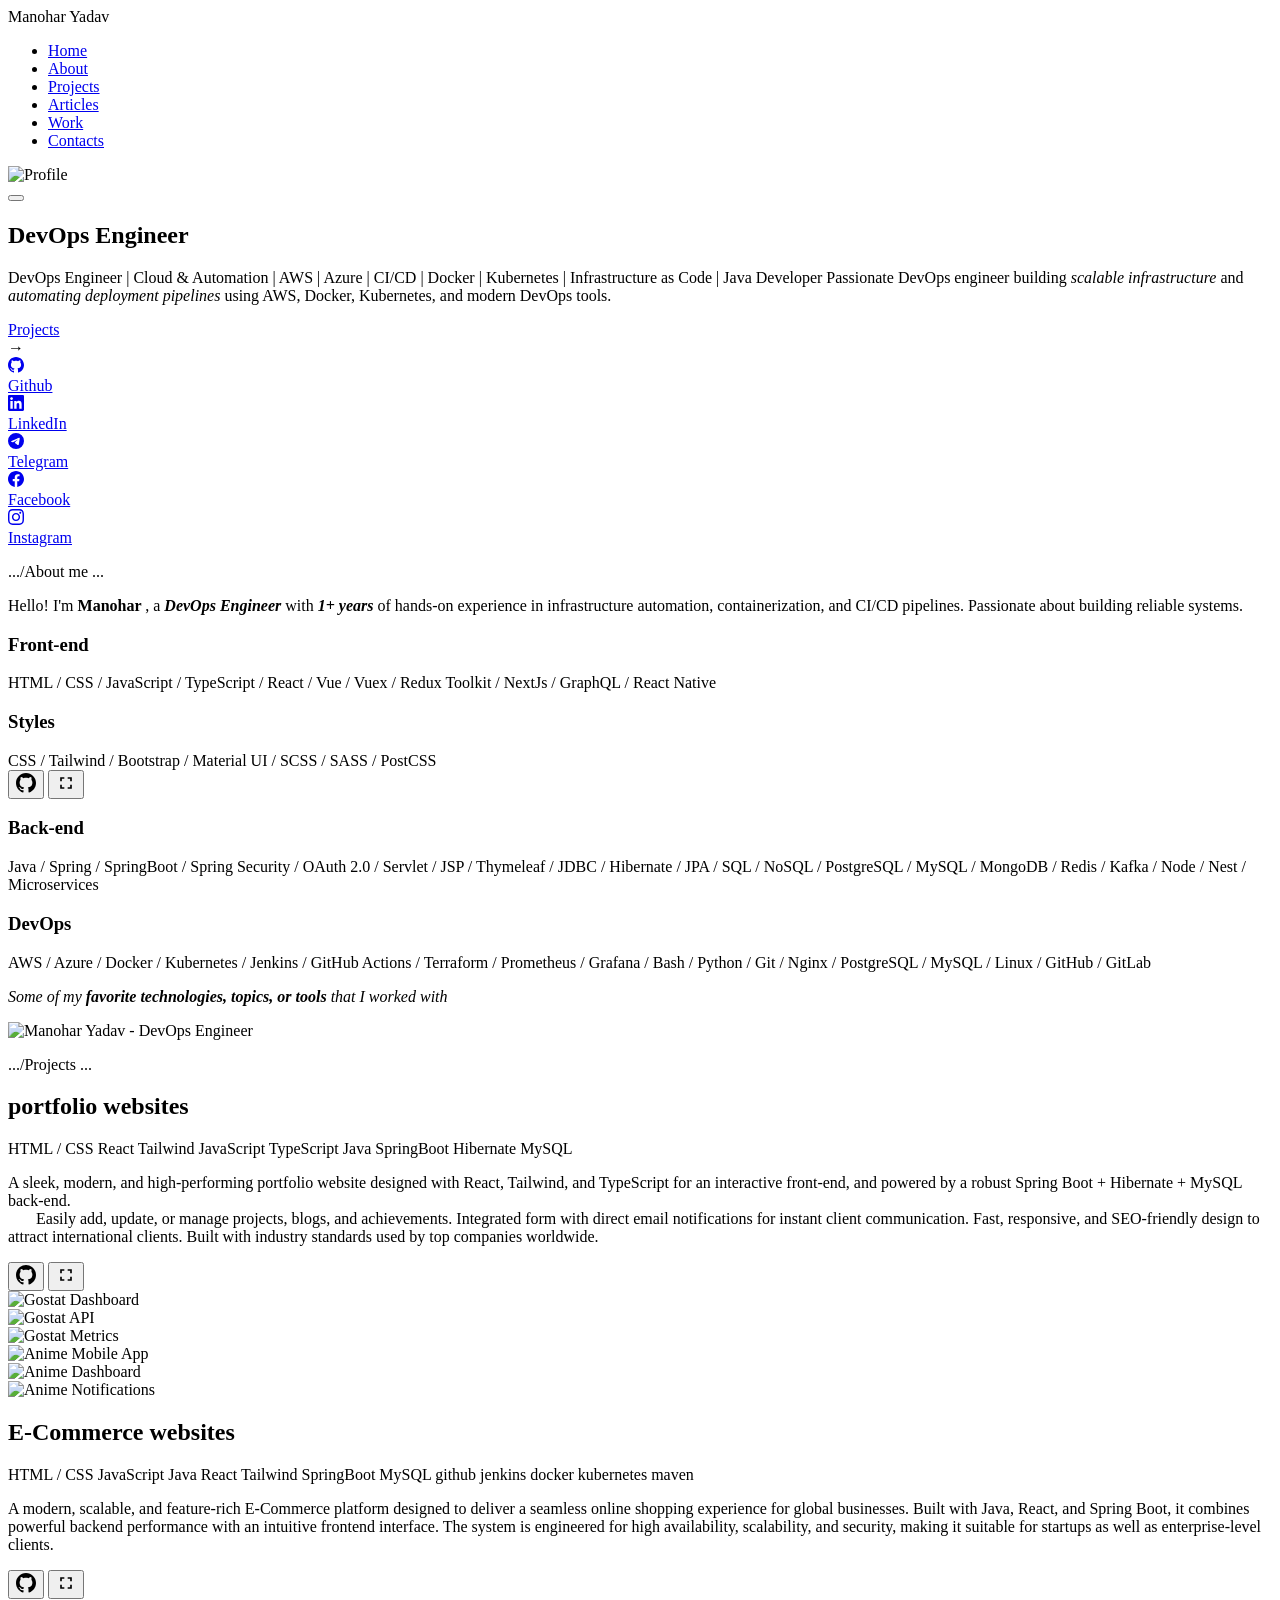
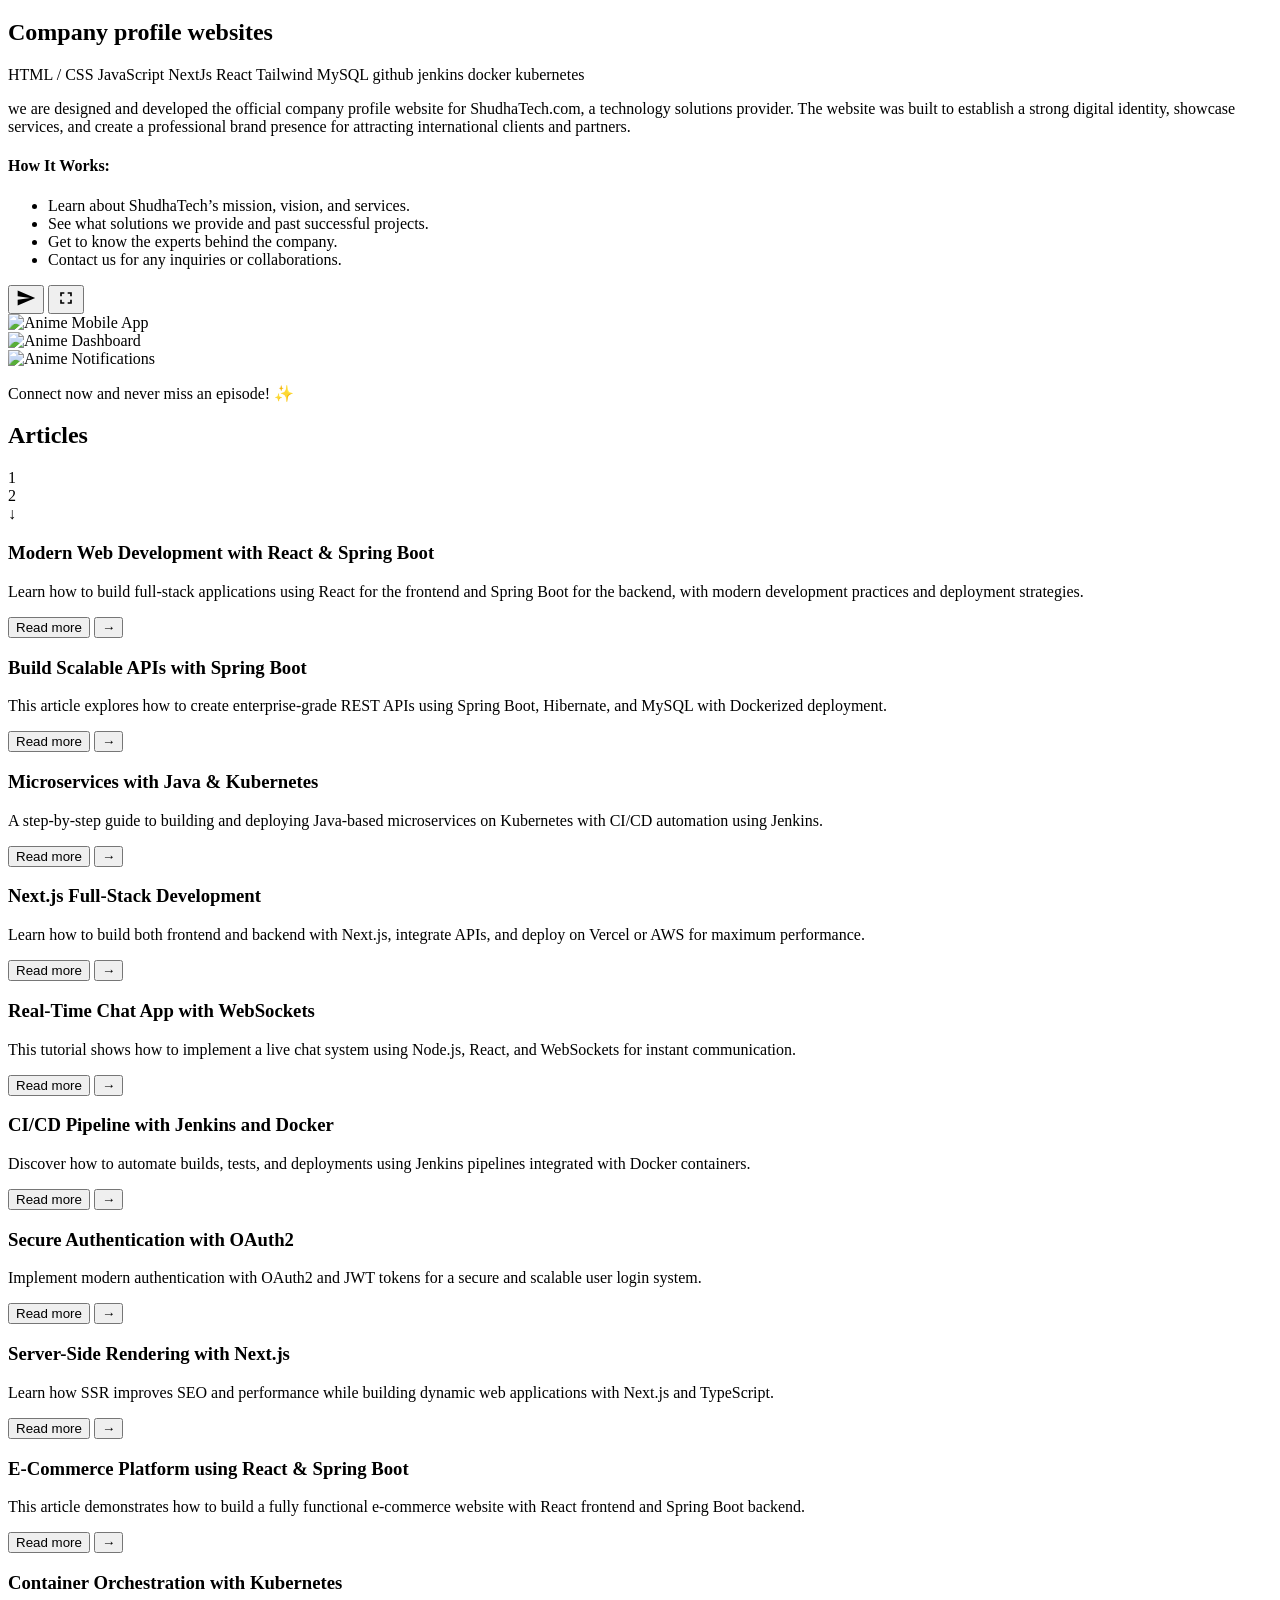
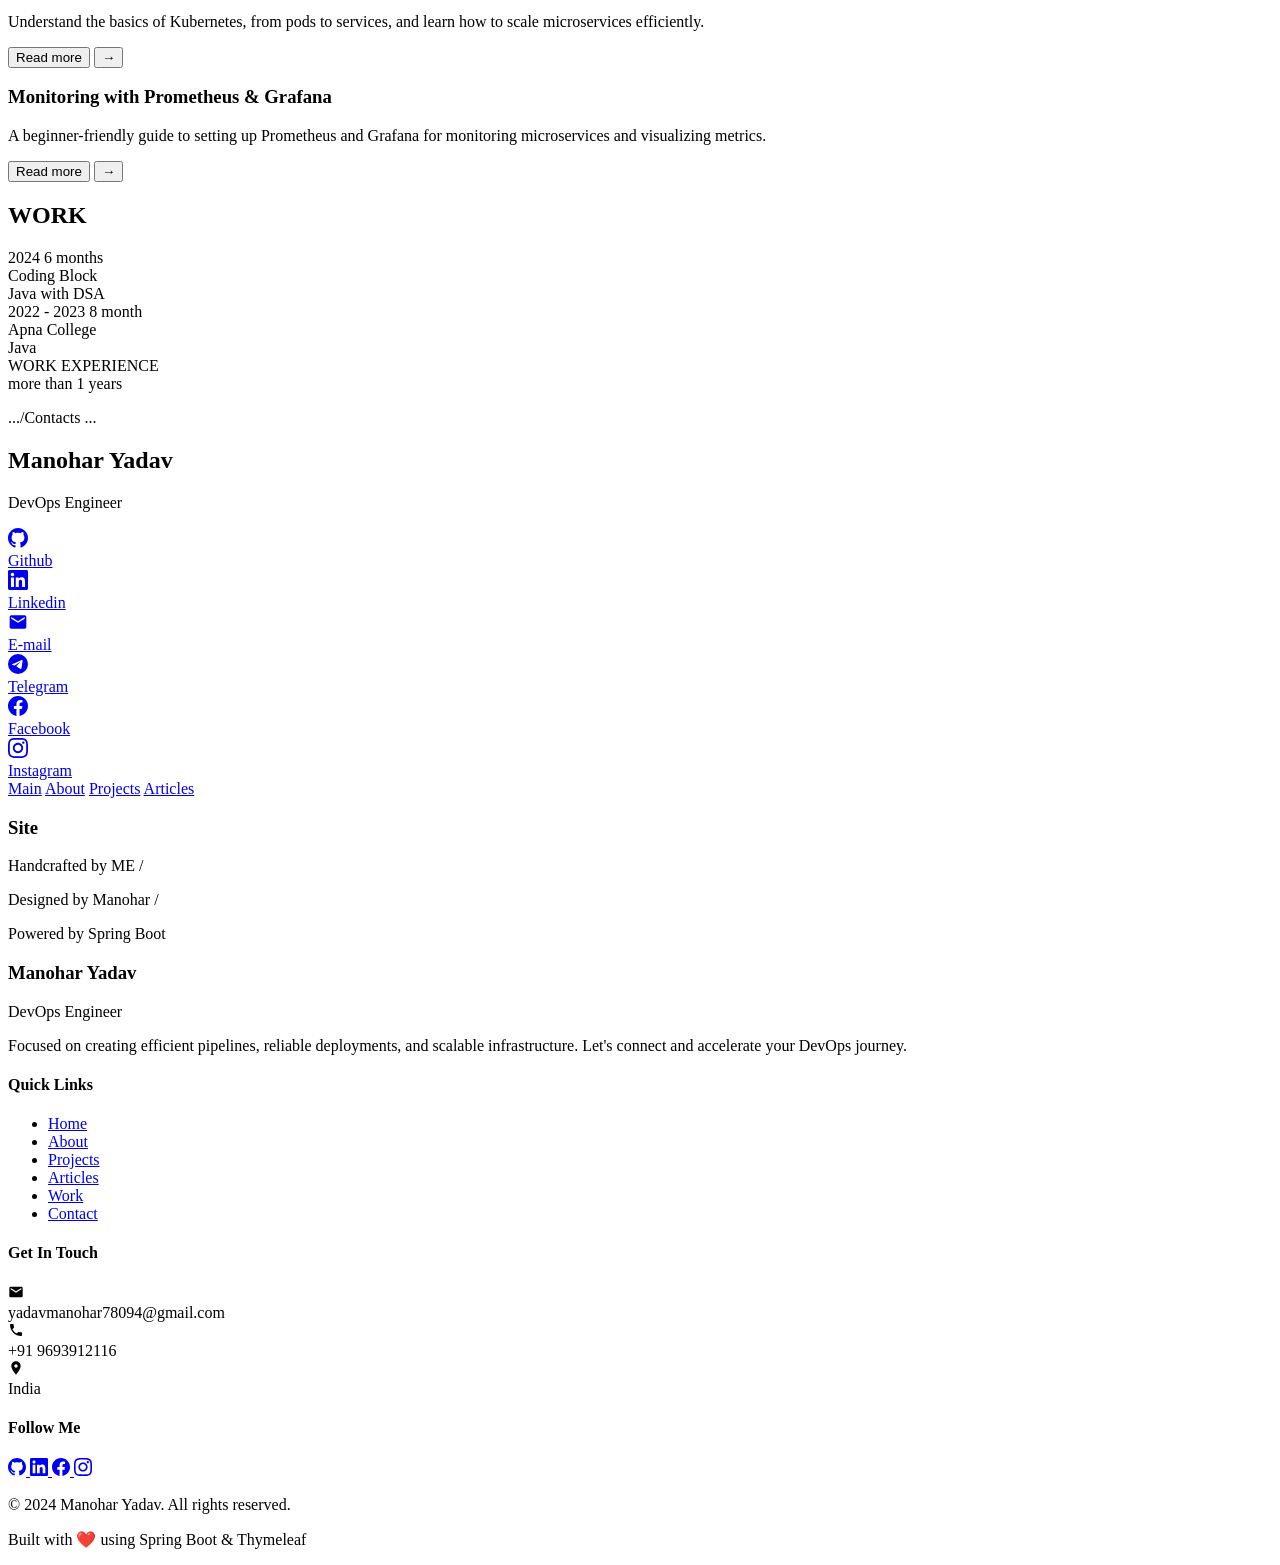
==== commit d569c7ef: "Update index.html" ====
--- a/src/main/resources/templates/index.html
+++ b/src/main/resources/templates/index.html
@@ -4,7 +4,7 @@
     <meta charset="UTF-8">
     <meta name="viewport" content="width=device-width, initial-scale=1.0, viewport-fit=cover, user-scalable=no">
     <title>Itsmanoharyadav - DevOps Engineer</title>
-    <link rel="stylesheet" href="../static/css/style.css">
+    <link rel="stylesheet" href="/css/style.css">
 </head>
 <body>
     <!-- Header -->
@@ -21,7 +21,7 @@
             </ul>
             <div class="nav-controls">
                 <div class="profile-image">
-                    <img src="../static/images/profile.jpg" alt="Profile" class="profile-img">
+                    <img src="/images/profile.jpg" alt="Profile" class="profile-img">
                 </div>
                 <button class="mobile-menu-btn" id="mobileMenuBtn">
                     <span class="hamburger-line"></span>
@@ -177,7 +177,7 @@
                     <div class="about-right">
                         <div class="profile-picture">
                             <!-- <img src="/images/profile_.jpg" alt="Manohar Yadav - DevOps Engineer" /> -->
-                             <img src="../static/images/Profile_Pic2.png" alt="Manohar Yadav - DevOps Engineer" />
+                             <img src="/images/Profile_Pic2.png" alt="Manohar Yadav - DevOps Engineer" />
                             <!-- <div class="badge-base LI-profile-badge" data-locale="en_US" data-size="large" data-theme="dark" data-type="HORIZONTAL" data-vanity="itsmanoharyadav96" data-version="v1"><a class="badge-base__link LI-simple-link" href="https://in.linkedin.com/in/itsmanoharyadav96?trk=profile-badge">Manohar Yadav</a></div> -->
               
                         </div>
@@ -231,13 +231,13 @@
                             <div class="project-visual">
                                 <div class="modern-showcase">
                                     <div class="image-container large-container">
-                                        <img src="../static/images/1st.jpg" alt="Gostat Dashboard" class="modern-image">
+                                        <img src="/images/1st.jpg" alt="Gostat Dashboard" class="modern-image">
                                             </div>
                                     <div class="image-container medium-container">
-                                        <img src="../static/images/2nd.jpg" alt="Gostat API" class="modern-image">
+                                        <img src="/images/2nd.jpg" alt="Gostat API" class="modern-image">
                                         </div>
                                     <div class="image-container small-container">
-                                        <img src="../static/images/3rd.jpg" alt="Gostat Metrics" class="modern-image">
+                                        <img src="/images/3rd.jpg" alt="Gostat Metrics" class="modern-image">
                                     </div>
                                 </div>
                             </div>
@@ -250,13 +250,13 @@
                             <div class="project-visual">
                                 <div class="modern-showcase">
                                     <div class="image-container small-container">
-                                        <img src="../static/images/4th.jpg" alt="Anime Mobile App" class="modern-image">
+                                        <img src="/images/4th.jpg" alt="Anime Mobile App" class="modern-image">
                                     </div>
                                     <div class="image-container large-container">
-                                        <img src="../static/images/5th.jpg" alt="Anime Dashboard" class="modern-image">
+                                        <img src="/images/5th.jpg" alt="Anime Dashboard" class="modern-image">
                                     </div>
                                     <div class="image-container medium-container">
-                                        <img src="../static/images/6th.jpg" alt="Anime Notifications" class="modern-image">
+                                        <img src="/images/6th.jpg" alt="Anime Notifications" class="modern-image">
                                     </div>
                                 </div>
                             </div>
@@ -344,13 +344,13 @@
                             <div class="project-visual">
                                 <div class="modern-showcase">
                                     <div class="image-container small-container">
-                                        <img src="../static/images/s1.png" alt="Anime Mobile App" class="modern-image">
+                                        <img src="/images/s1.png" alt="Anime Mobile App" class="modern-image">
                                         </div>
                                     <div class="image-container large-container">
-                                        <img src="../static/images/s2.png" alt="Anime Dashboard" class="modern-image">
+                                        <img src="/images/s2.png" alt="Anime Dashboard" class="modern-image">
                                     </div>
                                     <div class="image-container medium-container">
-                                        <img src="../static/images/s3.png" alt="Anime Notifications" class="modern-image">
+                                        <img src="/images/s3.png" alt="Anime Notifications" class="modern-image">
                                         </div>
                                     </div>
                                         </div>
@@ -765,7 +765,7 @@
    
     
     <!-- JavaScript -->
-    <script src="../static/js/app.js"></script>
+    <script src="/js/app.js"></script>
     
 </body>
 </html>
